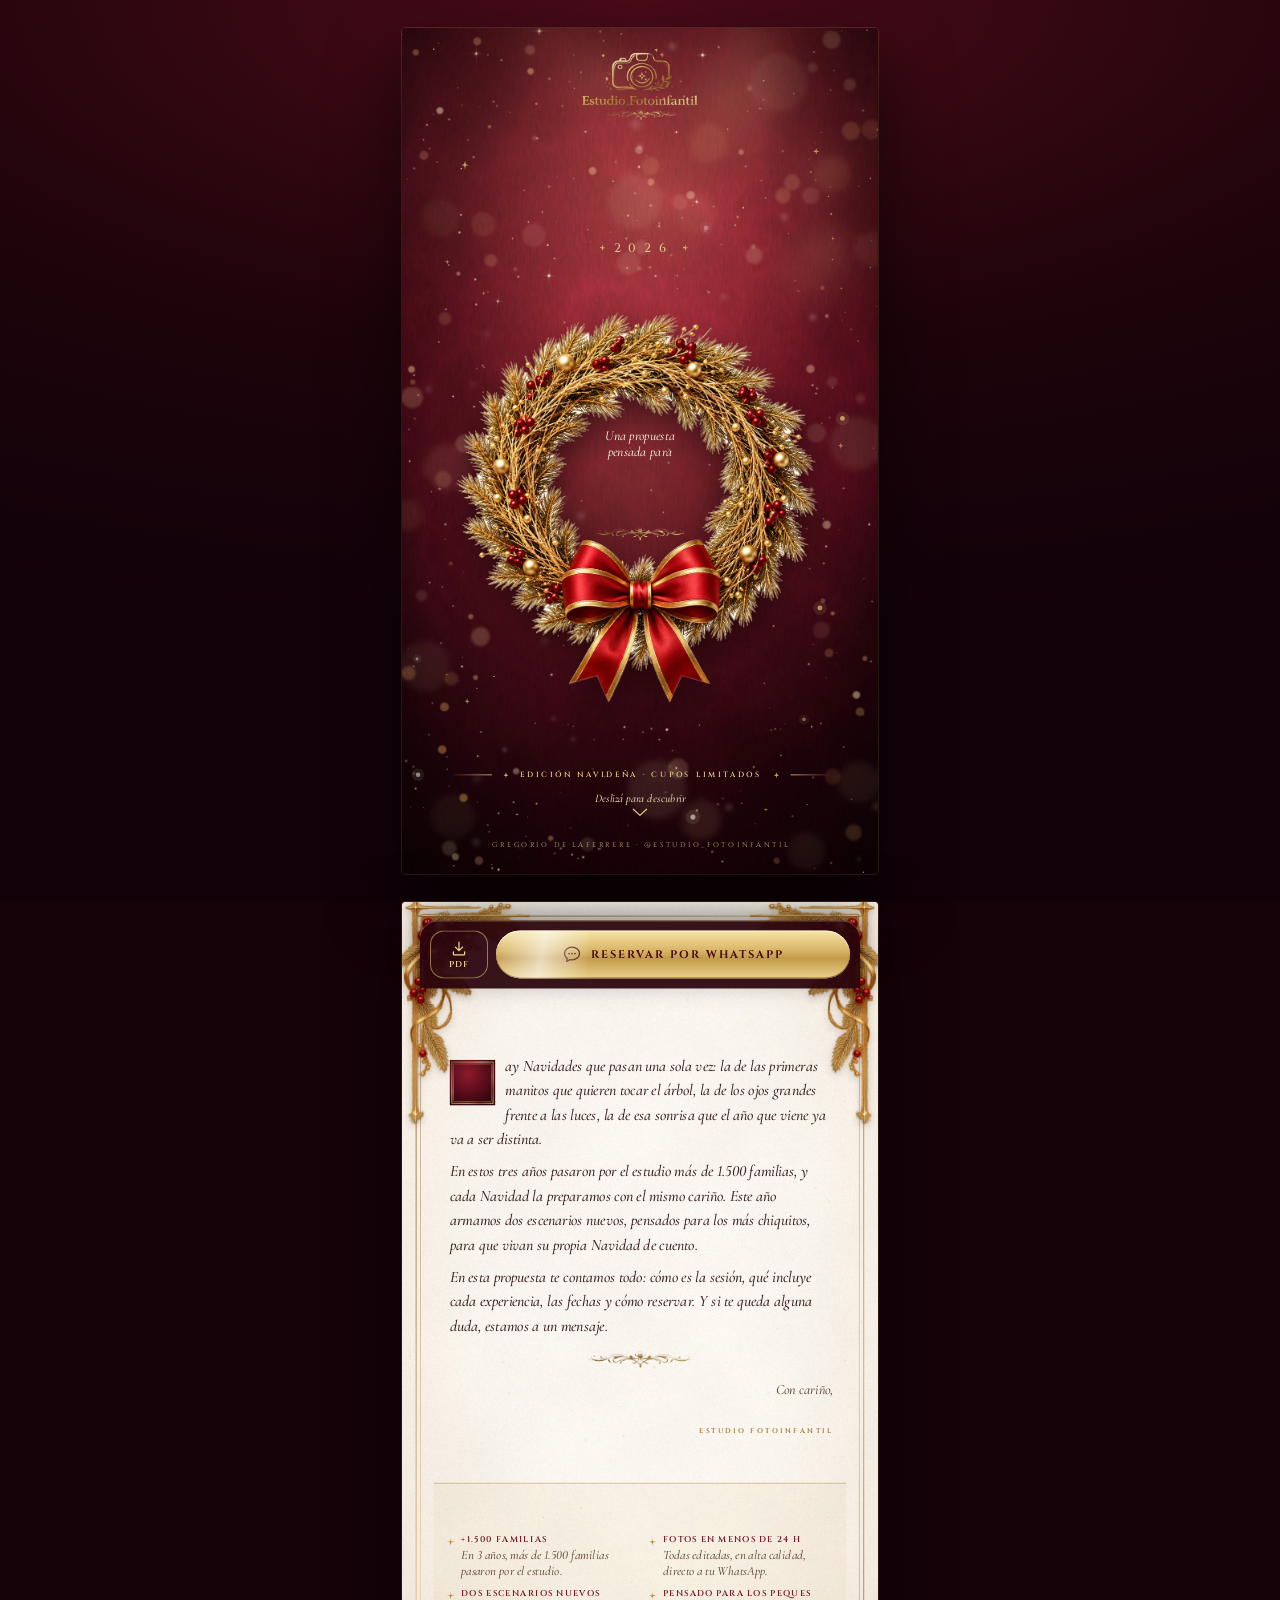
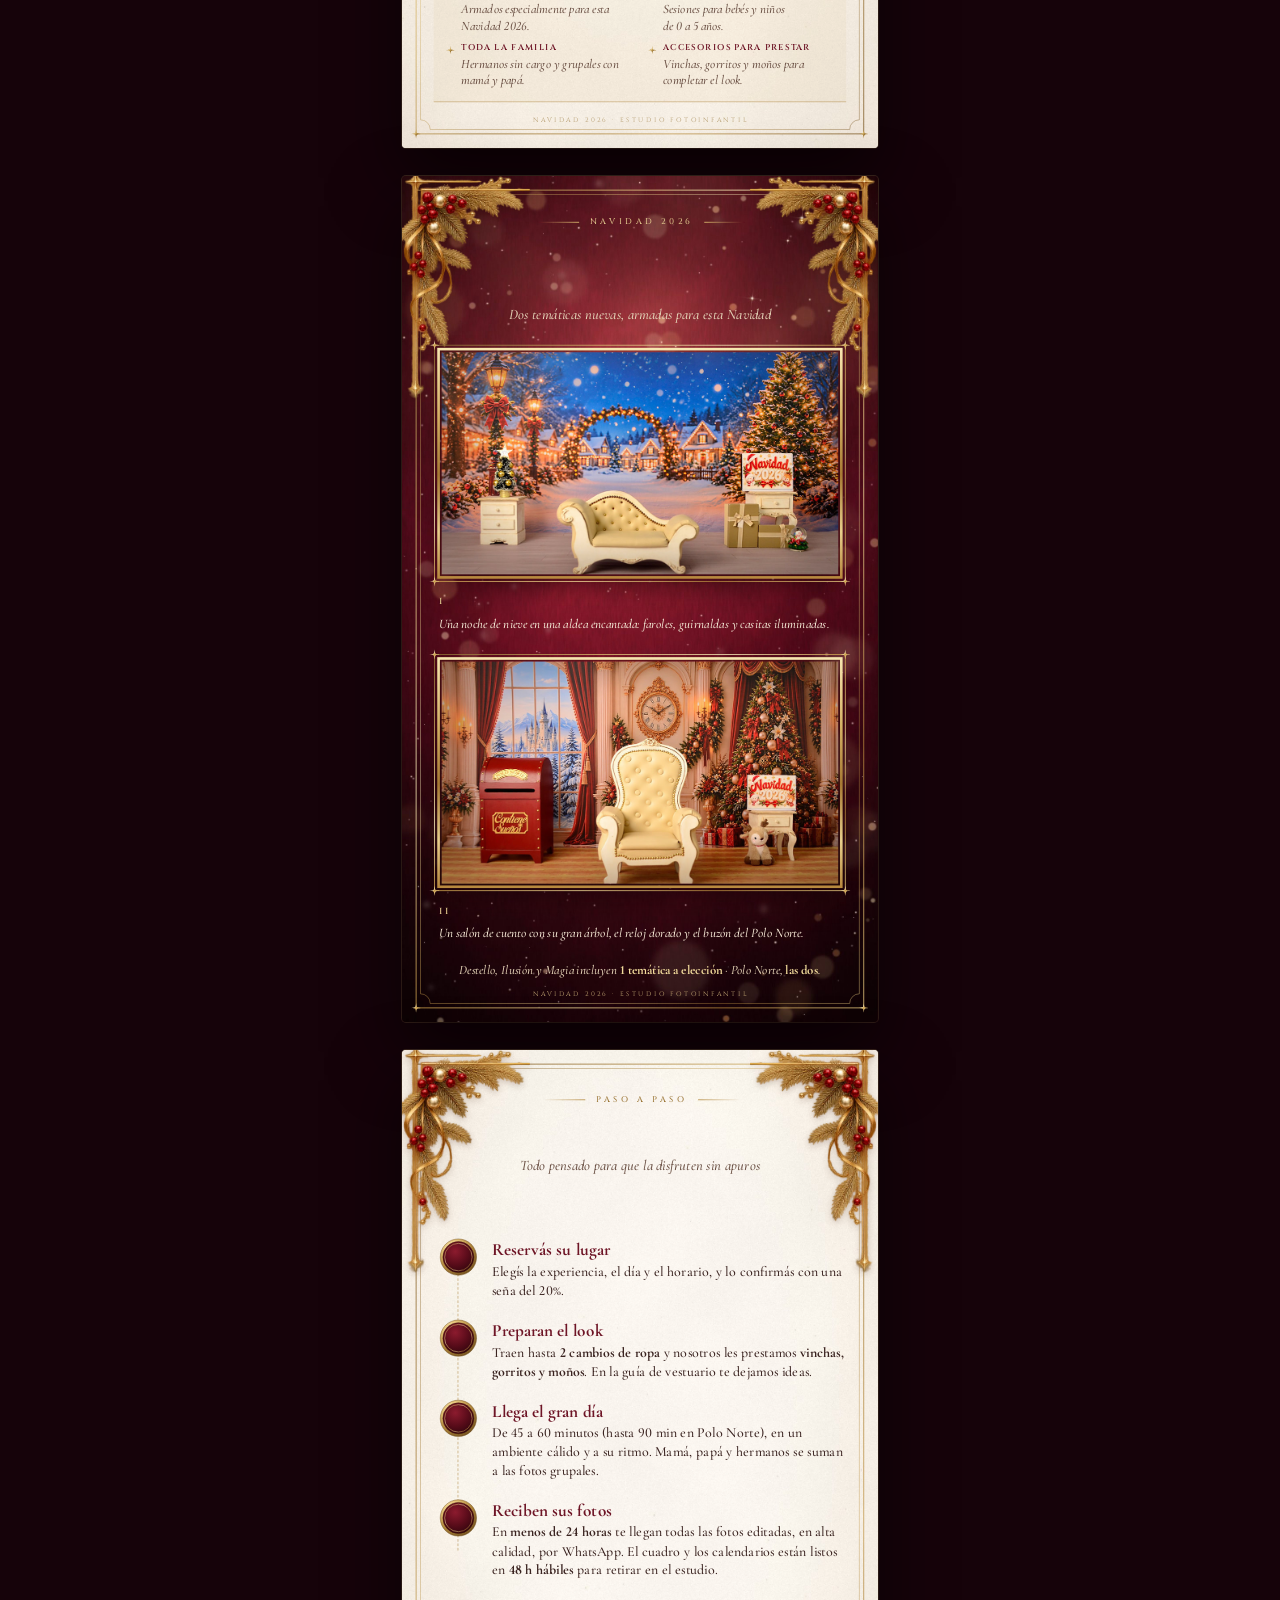
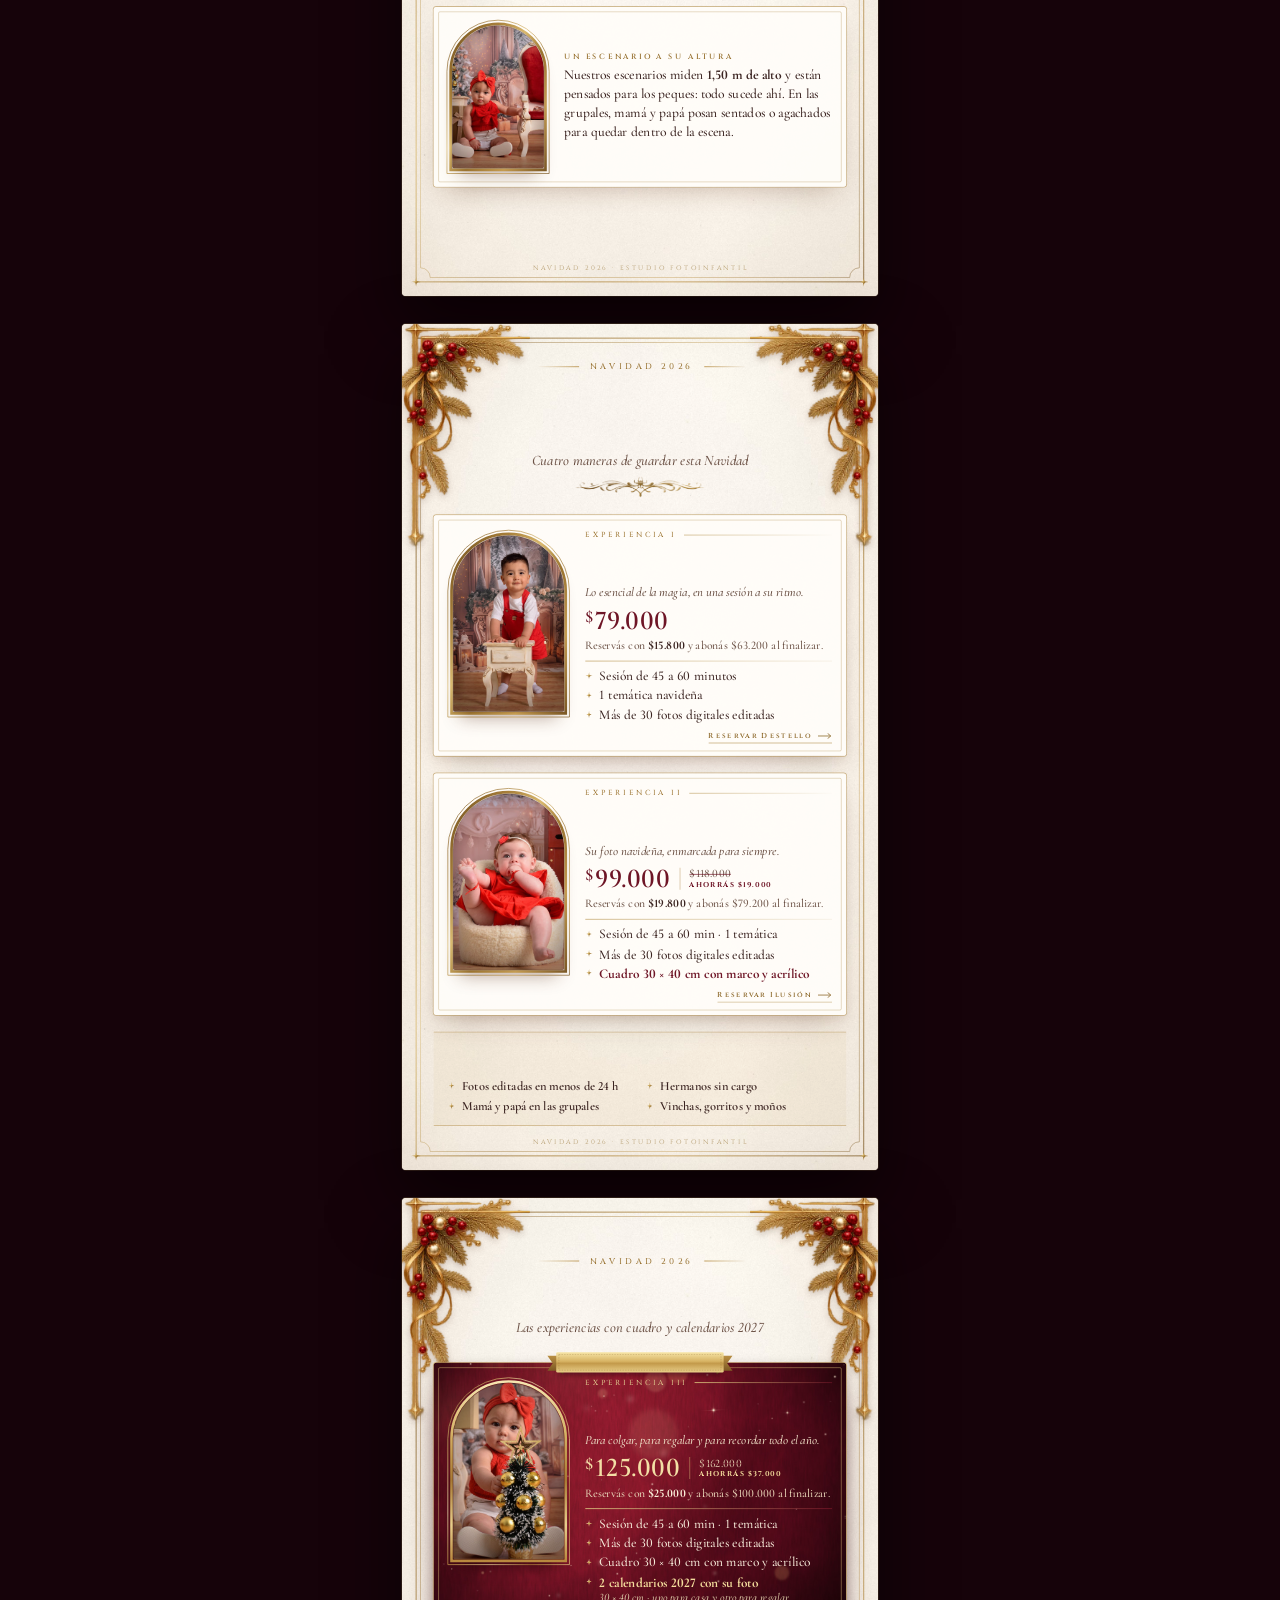
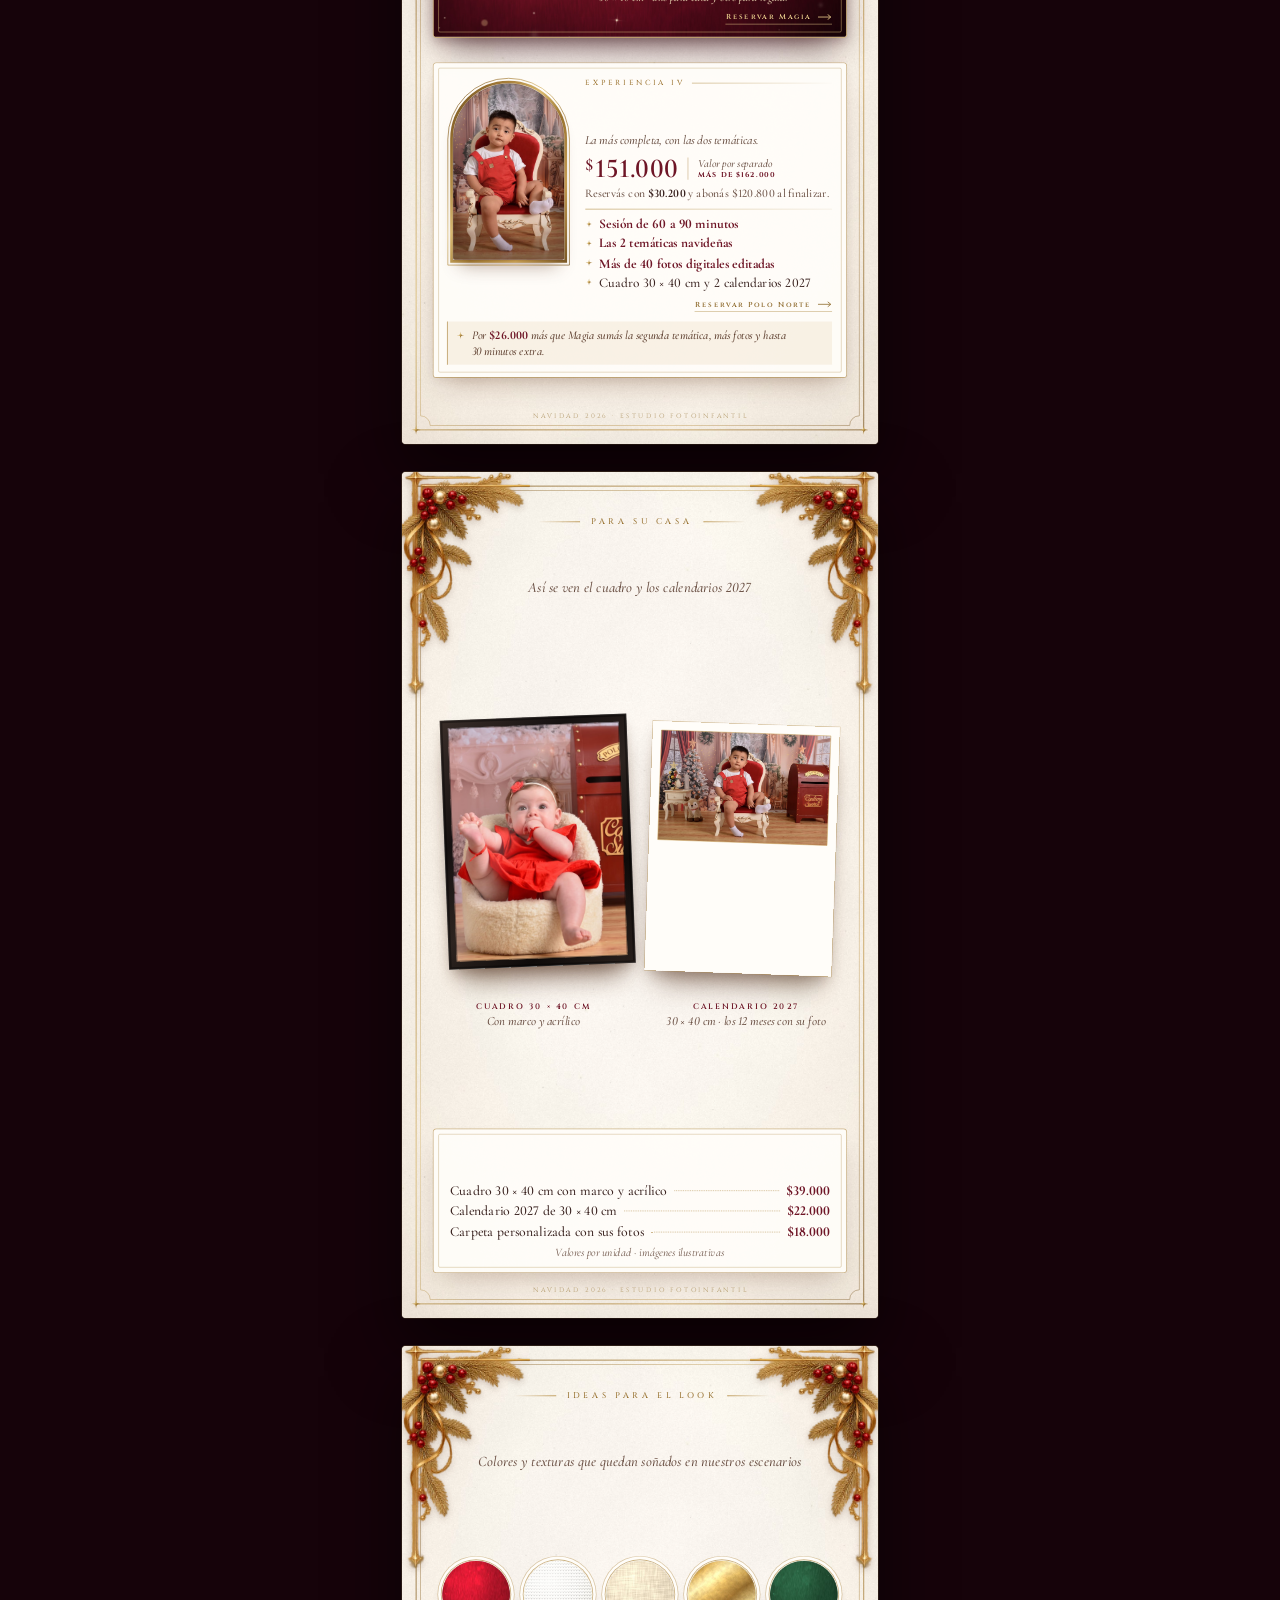
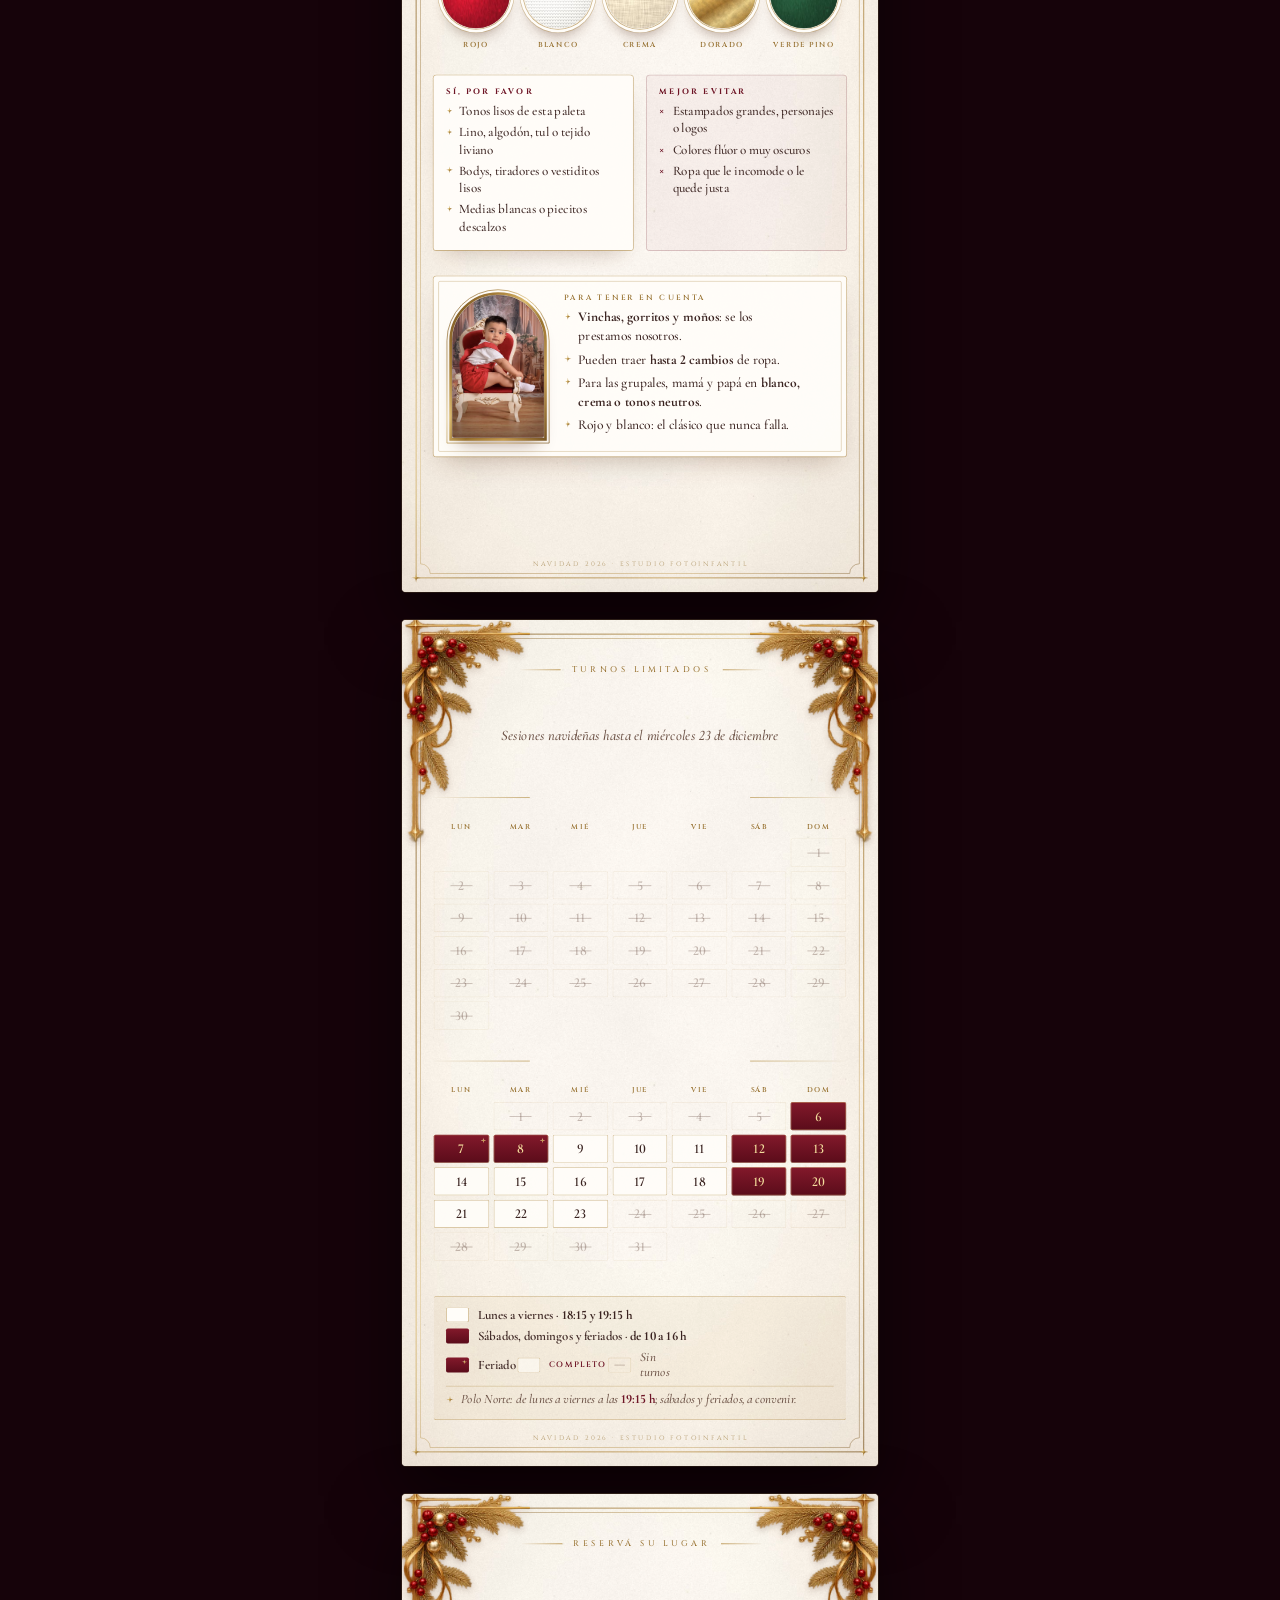
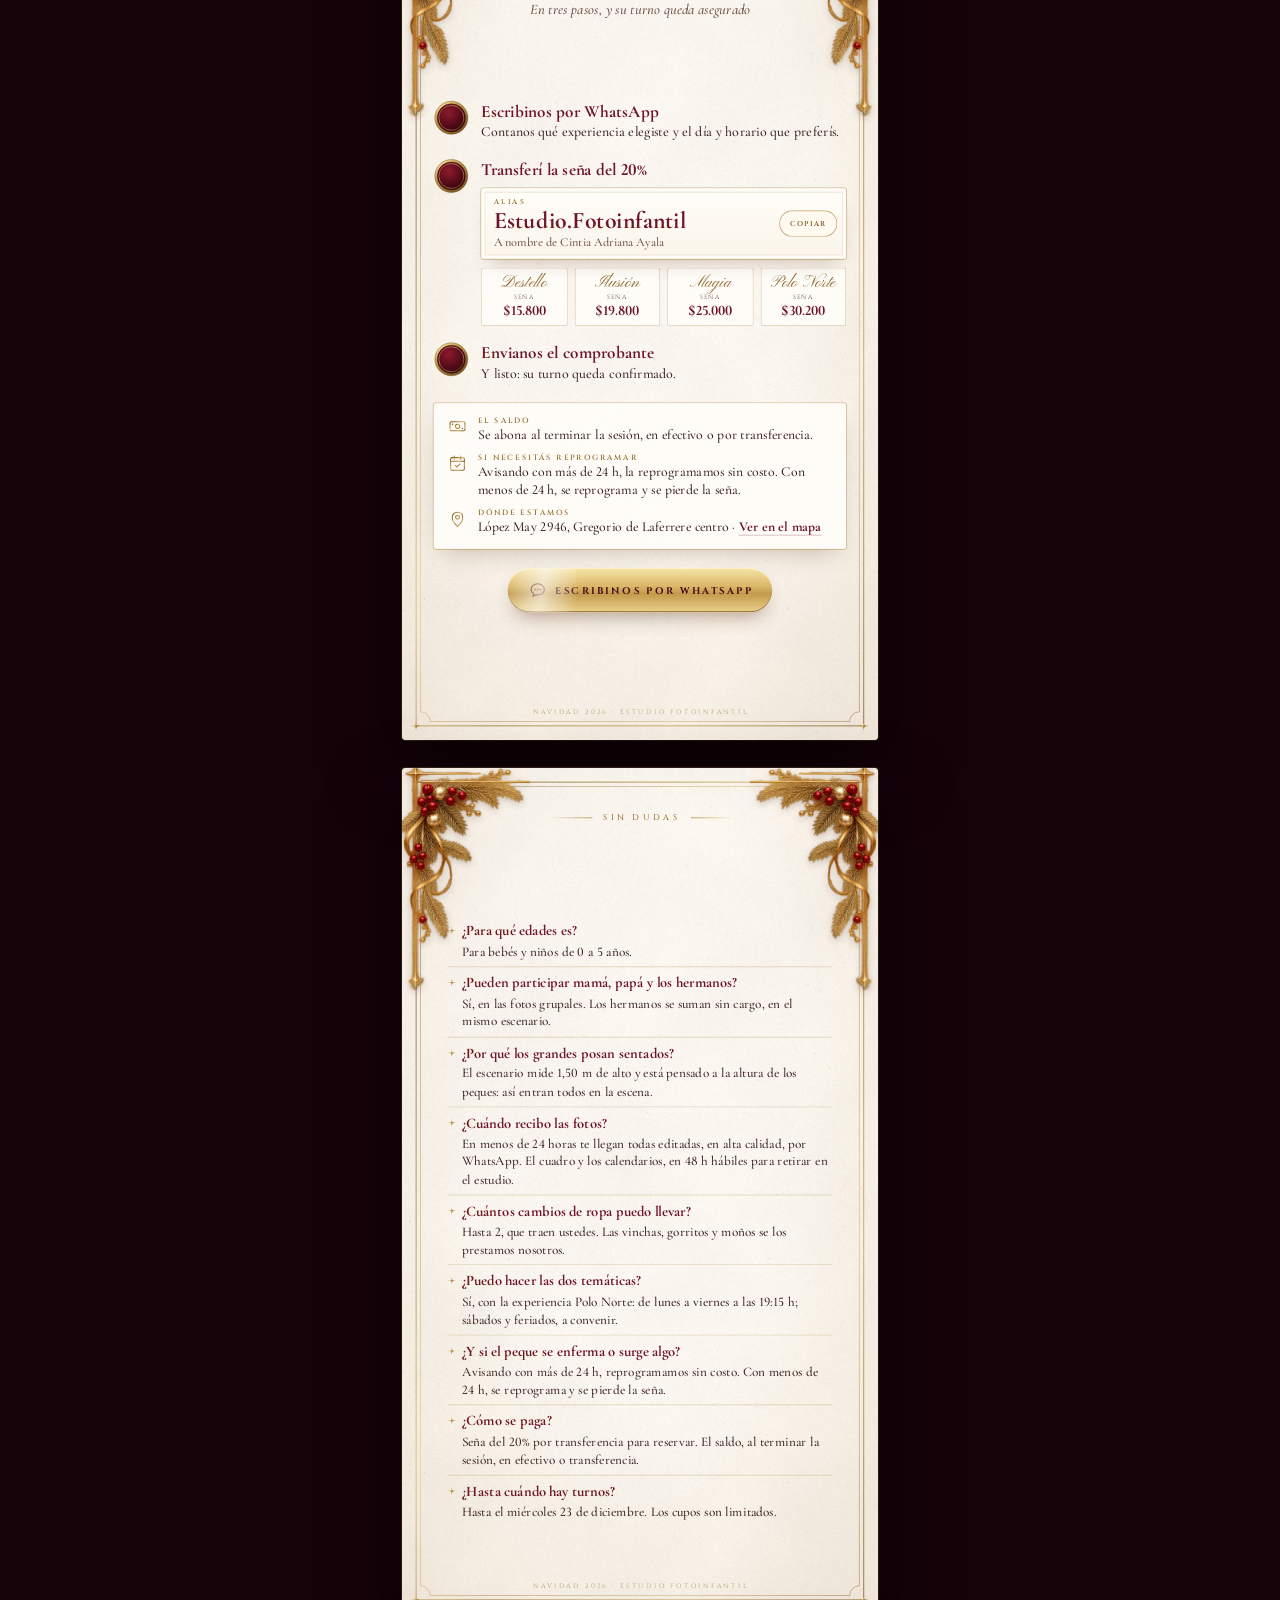
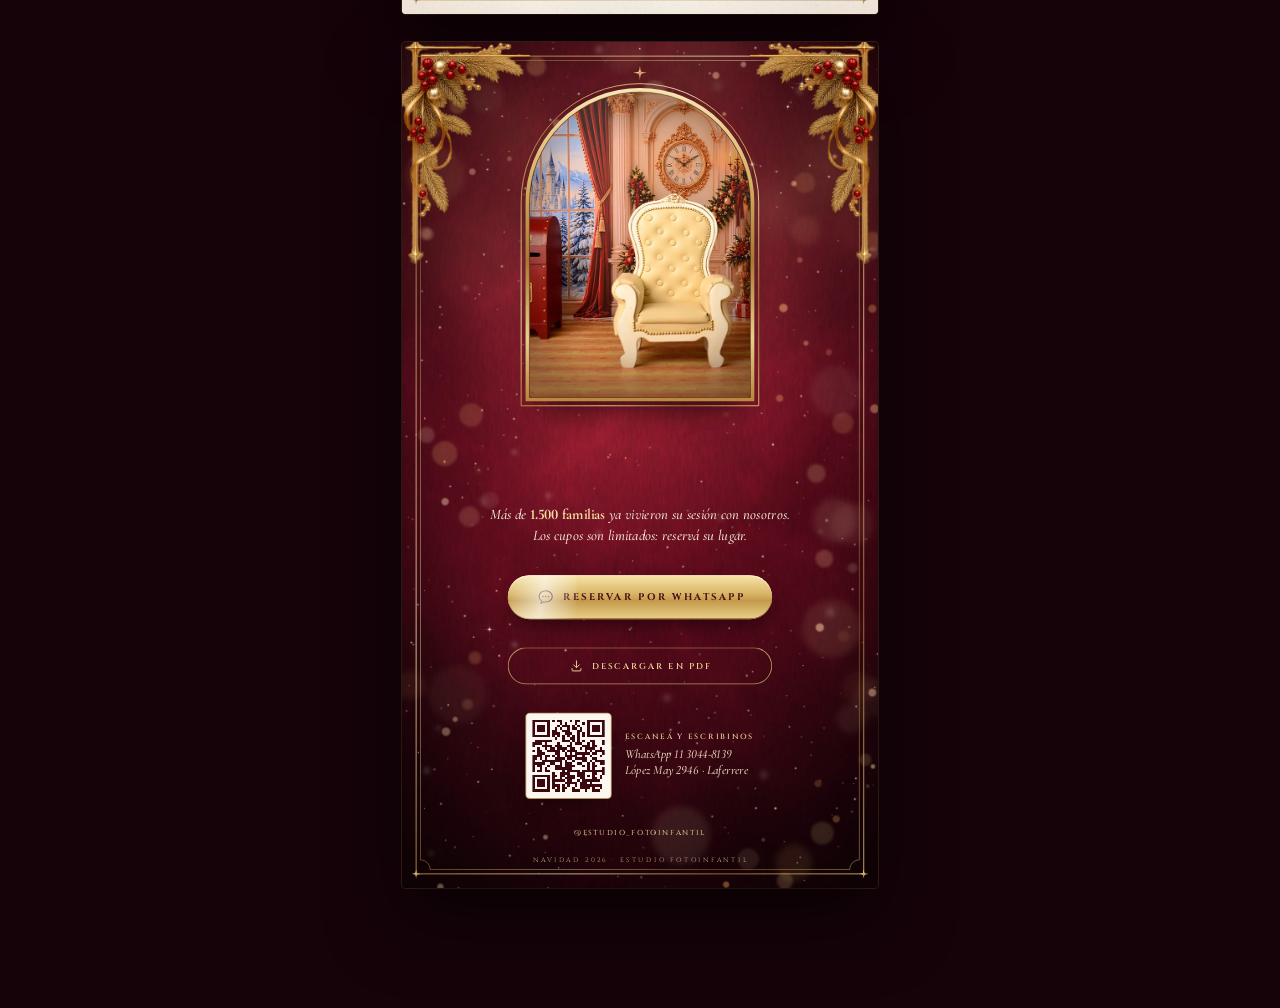
==== navidad/index.html @ a4065a70 "Propuesta web Navidad 2026 personalizable + generador de links - navidad/index.html: propuesta que t" ====
<!doctype html>
<html lang="es" class="no-js">
<head>
<meta charset="utf-8">
<meta name="viewport" content="width=device-width, initial-scale=1, viewport-fit=cover">
<title>Navidad 2026 · Una propuesta para tu familia · Estudio Fotoinfantil</title>
<meta name="description" content="Sesiones de fotos navideñas 2026 en Estudio Fotoinfantil, Gregorio de Laferrere. Dos escenarios nuevos, cuatro experiencias y cupos limitados.">
<meta name="theme-color" content="#3b0812">
<meta property="og:type" content="website">
<meta property="og:locale" content="es_AR">
<meta property="og:site_name" content="Estudio Fotoinfantil">
<meta property="og:title" content="Navidad 2026 · Una propuesta pensada para tu familia">
<meta property="og:description" content="Sesiones navideñas en Estudio Fotoinfantil · Cupos limitados">
<meta property="og:image" content="https://estudiofotoinfantil.github.io/WebEstudio/navidad/og.jpg?v=eedd1a94">
<meta property="og:image:width" content="1200">
<meta property="og:image:height" content="630">
<meta property="og:url" content="https://estudiofotoinfantil.github.io/WebEstudio/navidad/">
<meta name="twitter:card" content="summary_large_image">
<link rel="icon" type="image/png" href="assets/favicon.png?v=eedd1a94">
<link rel="apple-touch-icon" href="assets/apple-touch-icon.png?v=eedd1a94">
<link rel="preload" href="fonts/pinyon-script-latin-400-normal.woff2" as="font" type="font/woff2" crossorigin>
<link rel="preload" href="fonts/ballet-static-400.woff2" as="font" type="font/woff2" crossorigin>
<link rel="preload" href="fonts/cormorant-garamond-latin-500-italic.woff2" as="font" type="font/woff2" crossorigin>
<script>
(function () {
  var d = document.documentElement;
  d.className = d.className.replace('no-js', 'js');
  if (/[?&]_pdfbg=1/.test(location.search)) d.classList.add('pdfbg');
  function k() {
    var w = d.clientWidth || window.innerWidth, h = window.innerHeight, z;
    if (d.classList.contains('pdfbg')) z = 1;
    else if (w < 700) z = w / 540;
    else z = Math.min(w * 0.92 / 540, h * 0.94 / 960, 1.6);
    d.style.setProperty('--k', z);
  }
  k();
  window.addEventListener('resize', k);
  window.__fitK = k;
})();
</script>
<script>window.NAV_V='eedd1a94';</script>
<script src="config.js?v=eedd1a94"></script>
<style>
@font-face{font-family:"Ballet";src:url(fonts/ballet-static-400.woff2) format("woff2");font-weight:400;font-display:block}
@font-face{font-family:"Pinyon";src:url(fonts/pinyon-script-latin-400-normal.woff2) format("woff2");font-display:block}
@font-face{font-family:"Cinzel";font-weight:400;src:url(fonts/cinzel-latin-400-normal.woff2) format("woff2");font-display:block}
@font-face{font-family:"Cinzel";font-weight:500;src:url(fonts/cinzel-latin-500-normal.woff2) format("woff2");font-display:block}
@font-face{font-family:"Cinzel";font-weight:600;src:url(fonts/cinzel-latin-600-normal.woff2) format("woff2");font-display:block}
@font-face{font-family:"Cinzel";font-weight:700;src:url(fonts/cinzel-latin-700-normal.woff2) format("woff2");font-display:block}
@font-face{font-family:"Cormorant";font-weight:400;src:url(fonts/cormorant-garamond-latin-400-normal.woff2) format("woff2");font-display:block}
@font-face{font-family:"Cormorant";font-weight:500;src:url(fonts/cormorant-garamond-latin-500-normal.woff2) format("woff2");font-display:block}
@font-face{font-family:"Cormorant";font-weight:600;src:url(fonts/cormorant-garamond-latin-600-normal.woff2) format("woff2");font-display:block}
@font-face{font-family:"Cormorant";font-weight:700;src:url(fonts/cormorant-garamond-latin-700-normal.woff2) format("woff2");font-display:block}
@font-face{font-family:"Cormorant";font-weight:400;font-style:italic;src:url(fonts/cormorant-garamond-latin-400-italic.woff2) format("woff2");font-display:block}
@font-face{font-family:"Cormorant";font-weight:500;font-style:italic;src:url(fonts/cormorant-garamond-latin-500-italic.woff2) format("woff2");font-display:block}
@font-face{font-family:"Cormorant";font-weight:600;font-style:italic;src:url(fonts/cormorant-garamond-latin-600-italic.woff2) format("woff2");font-display:block}

:root{--k:1;--ink:#3a2320;--ink-soft:#6c5246;--wine:#6e1526;--cream:#f3e6d3;--cream-soft:#e2d0b5;--gold-txt:#9a7535}
*{box-sizing:border-box;margin:0;padding:0}
html{-webkit-text-size-adjust:100%;text-size-adjust:100%}
body{background:#16030a;font-family:"Cormorant",serif;color:#3b2420;text-rendering:optimizeLegibility;-webkit-font-smoothing:antialiased;font-variant-numeric:lining-nums;overflow-x:hidden}
a{text-decoration:none;color:inherit}
button{font:inherit;color:inherit;background:none;border:0;cursor:pointer}
[hidden]{display:none!important}
p,.tx,.a,.d,.desc,.gtext,.body-t,.tag,.t{text-wrap:pretty}

/* ---------- book: fixed 540x960 pages scaled to the screen ---------- */
.book{display:flex;flex-direction:column;align-items:center}
.pw{position:relative;width:calc(540px * var(--k));height:calc(960px * var(--k));overflow:hidden;flex:none}
.pw.pw-paper{background:#efe6d8}
.pw.pw-velvet{background:#2a050c}
.pw>.page{position:absolute;left:0;top:0;transform:scale(var(--k));transform-origin:0 0}
@media (min-width:700px){
  body{background:#16030a radial-gradient(120% 70% at 50% 0%,#4a0b18 0%,#1e040b 55%,#12020a 100%) fixed}
  .book{gap:28px;padding:28px 0 120px}
  .pw{border-radius:4px;box-shadow:0 30px 70px rgba(0,0,0,.55),0 0 0 1px rgba(216,182,110,.18)}
}
html.pdfbg body{background:#000}
html.pdfbg .book{gap:0;padding:0}
html.pdfbg .pw{box-shadow:none;border-radius:0}
html.pdfbg .web-only,html.pdfbg .shine{display:none!important}
html.pdfbg [data-slot],html.pdfbg [data-line]{visibility:hidden}

.page{width:540px;height:960px;position:relative;z-index:0;overflow:hidden}
.bg{position:absolute;inset:0;z-index:-2;background-size:cover;background-position:center}
svg.ft{display:block;overflow:hidden}

.eyebrow{font-family:"Cinzel";font-weight:500;font-size:9.4px;letter-spacing:.42em;text-transform:uppercase;display:flex;align-items:center;justify-content:center;gap:12px;padding-left:.42em}
.eyebrow .rule{display:block;width:46px;height:1px}
.on-paper .eyebrow{color:var(--gold-txt)}
.on-paper .eyebrow .rule{background:linear-gradient(90deg,#f4ede2,#b8914a)}
.on-paper .eyebrow .rule.r{background:linear-gradient(270deg,#f4ede2,#b8914a)}
.on-velvet .eyebrow{color:#dcc28a}
.on-velvet .eyebrow .rule{background:linear-gradient(90deg,#5a0d1b,#d9b96e)}
.on-velvet .eyebrow .rule.r{background:linear-gradient(270deg,#5a0d1b,#d9b96e)}

/* ================================ COVER ================================ */
.cover .bg{background-image:url(assets/velvet_cover2.jpg)}
.cv-logo{position:absolute;left:50%;top:22px;width:132px;margin-left:-66px}
.cv-title{position:absolute;left:0;top:92px}
.cv-year{position:absolute;top:240px;left:0;right:0;text-align:center;font-family:"Cinzel";font-weight:500;font-size:14px;letter-spacing:.64em;color:#e3c98d;display:flex;justify-content:center;align-items:center;gap:8px;padding-left:.64em}
.cv-year svg{width:9px;height:9px;margin-top:-1px}
.wreath{position:absolute;left:62px;top:323px;width:410px;filter:drop-shadow(0 16px 20px rgba(14,0,4,.55))}
.cv-pre{position:absolute;left:0;right:0;top:453px;text-align:center;font-family:"Cormorant";font-style:italic;font-weight:500;font-size:15.5px;line-height:1.25;color:#eedfc8}
.cv-name{position:absolute;left:0;top:489px}
.cv-flo{position:absolute;left:50%;top:565px;width:104px;margin-left:-52px}
.cv-ed{position:absolute;left:0;right:0;top:842px;display:flex;justify-content:center;align-items:center;gap:12px;font-family:"Cinzel";font-weight:600;font-size:8.6px;letter-spacing:.34em;color:#e2c788;padding-left:.34em}
.cv-ed .rule{width:44px;height:1px;background:linear-gradient(90deg,#4a0915,#d9b96e)}
.cv-ed .rule.r{background:linear-gradient(270deg,#4a0915,#d9b96e)}
.cv-ed svg{width:8px;height:8px}
.cv-foot{position:absolute;bottom:28px;left:0;right:0;text-align:center;font-family:"Cinzel";font-size:7.8px;letter-spacing:.34em;padding-left:.34em;color:#cdb07a}
.sparkle{position:absolute}
.hint{position:absolute;left:0;right:0;top:866px;display:flex;flex-direction:column;align-items:center;gap:3px;font-family:"Cormorant";font-style:italic;font-weight:500;font-size:13px;color:#e8d3ad}
.hint svg{width:18px;height:10px}
canvas.snow{position:absolute;left:0;top:0;width:540px;height:960px;z-index:-1;pointer-events:none}

/* ================================ GENERIC PAGES ================================ */
.paper .bg{background-image:url(assets/paper.jpg)}
.velvet .bg{background-image:url(assets/velvet_page2.jpg)}
svg.pframe{position:absolute;inset:0;width:540px;height:960px}
.acorner{position:absolute;width:150px;height:260px;filter:drop-shadow(0 3px 4px rgba(60,20,5,.22))}
.flow{position:absolute;left:36px;right:36px;display:flex;flex-direction:column;justify-content:space-between}
.mid{flex:1;display:flex;flex-direction:column;justify-content:center;min-height:0}
.p-head{text-align:center}
.p-head .ftw{display:flex;justify-content:center;margin-top:-6px;margin-bottom:3px}
.p-head .sub{font-family:"Cormorant";font-style:italic;font-weight:500;font-size:16.5px;color:var(--ink-soft)}
.on-velvet .p-head .sub{color:var(--cream-soft)}
.p-head .flo{display:block;margin:8px auto 0;width:146px}
.fitline{white-space:nowrap}
.p-head .sub.fitline{padding:0 34px}
.p-foot{position:absolute;left:0;right:0;bottom:27px;text-align:center;font-family:"Cinzel";font-size:7.4px;letter-spacing:.36em;padding-left:.36em;color:#b39a6c}
.velvet .p-foot{color:#c9ad78}
.body-t{font-family:"Cormorant";font-weight:500;font-size:15.4px;line-height:1.4;color:var(--ink)}
.star-li{position:relative;padding-left:16px}
.star-li>svg{position:absolute;left:0;top:5px;width:8.5px;height:8.5px}

/* ---------- arch photo ---------- */
.cph{position:relative}
.cph .ph{position:absolute;overflow:hidden;background-size:cover;background-position:center}
.cph svg{position:absolute;left:0;top:0;overflow:visible}

/* ---------- pack card ---------- */
.card{position:relative;border-radius:3px;padding:16px 16px 14px 15px}
.card .row{display:flex;gap:17px}
.card.light{background:rgba(255,253,249,.95);box-shadow:0 0 0 1px rgba(176,138,70,.55),0 18px 30px -12px rgba(90,45,20,.32),0 4px 10px rgba(90,45,20,.08)}
.card::before{content:"";position:absolute;inset:5px;border:.6px solid rgba(176,138,70,.34);border-radius:2px;pointer-events:none}
.card.velvet{background:url(assets/velvet_card.jpg) center/cover;box-shadow:0 0 0 1px rgba(216,182,110,.85),0 22px 38px -12px rgba(48,4,12,.7),0 5px 12px rgba(48,4,12,.25)}
.card.velvet::before{border-color:rgba(222,190,120,.5)}
.card .body{flex:1;min-width:0;display:flex;flex-direction:column}
.card .num{font-family:"Cinzel";font-weight:500;font-size:8.4px;letter-spacing:.38em;color:#a07a39;display:flex;align-items:center;gap:8px;margin-top:1px}
.card .num::after{content:"";flex:1;height:1px;background:linear-gradient(90deg,#d2bc90,#fdfaf5)}
.card.velvet .num{color:#dcc28a}
.card.velvet .num::after{background:linear-gradient(90deg,#d8bb78,#5e1020)}
.card .pname{margin:-4px 0 -6px -3px}
.card .tag{font-family:"Cormorant";font-style:italic;font-weight:500;font-size:14.4px;line-height:1.25;color:var(--ink-soft);margin-top:1px}
.card.velvet .tag{color:#ecdcc4}
.price{display:flex;align-items:center;gap:11px;margin-top:7px}
.price .amt{font-family:"Cormorant";font-weight:600;font-size:31px;line-height:1;letter-spacing:.01em;color:var(--wine)}
.card.velvet .price .amt{color:#f3dfa6}
.price .cur{font-size:.6em;vertical-align:.42em;margin-right:1px;font-weight:600}
.save{display:flex;flex-direction:column;justify-content:center;line-height:1.12;padding-left:10px;border-left:1px solid rgba(176,138,70,.45)}
.save s{font-family:"Cormorant";font-weight:500;font-size:13px;color:var(--ink-soft);text-decoration-color:rgba(110,21,38,.75);text-decoration-thickness:1px}
.save .lab{font-family:"Cormorant";font-style:italic;font-weight:500;font-size:12.6px;color:var(--ink-soft)}
.save b{font-family:"Cinzel";font-weight:700;font-size:8px;letter-spacing:.16em;color:var(--wine);margin-top:2px}
.card.velvet .save{border-left-color:rgba(222,190,120,.5)}
.card.velvet .save s,.card.velvet .save .lab{color:#e2cdb0}
.card.velvet .save b{color:#f3dc9c}
.dep{font-family:"Cormorant";font-weight:500;font-size:13.3px;line-height:1.3;color:var(--ink-soft);margin-top:5px}
.dep b{font-weight:700;color:var(--ink)}
.card.velvet .dep{color:#e7d3b6}
.card.velvet .dep b{color:#fbefd9}
.hair{height:1px;margin:8px 0 7px;background:linear-gradient(90deg,#ccb27f,#f6f0e5)}
.card.velvet .hair{background:linear-gradient(90deg,#d9bd7c,#6d1424)}
ul.inc{list-style:none}
ul.inc li{position:relative;padding-left:16px;font-family:"Cormorant";font-weight:500;font-size:15.2px;line-height:1.26;margin:0 0 3px;color:var(--ink)}
ul.inc li>svg{position:absolute;left:0;top:4.5px;width:8.5px;height:8.5px}
ul.inc li.new{font-weight:700;color:var(--wine)}
ul.inc li .note{display:block;font-style:italic;font-weight:500;font-size:13px;color:var(--ink-soft);margin-top:-1px}
.card.velvet ul.inc li{color:#f6ead9}
.card.velvet ul.inc li.new{color:#f3dc9c}
.card.velvet ul.inc li .note{color:#dcc6a6}
.cta{align-self:flex-end;margin-top:auto;font-family:"Cinzel";font-weight:600;font-size:8.2px;letter-spacing:.26em;color:#8e6a2c;display:flex;align-items:center;gap:7px;padding:6px 0 2px;border-bottom:1px solid rgba(176,138,70,.55)}
.cta svg{width:16px;height:7px}
.card.velvet .cta{color:#ecd08e;border-bottom-color:rgba(236,208,142,.6)}
.ribbon{position:absolute;left:50%;top:-14px;width:214px;height:30px;margin-left:-107px;overflow:visible}
.upgrade{margin-top:11px;padding:7px 11px 7px 27px;position:relative;font-family:"Cormorant";font-style:italic;font-weight:500;font-size:13.6px;line-height:1.3;color:#5b3c2c;background:rgba(201,162,89,.12);border-left:1.5px solid rgba(176,138,70,.75)}
.upgrade>svg{position:absolute;left:10px;top:11px;width:9px;height:9px}
.upgrade b{font-style:normal;font-weight:700;color:var(--wine)}
.allinc{padding:9px 16px 12px;text-align:center;background:rgba(201,162,89,.075);border-top:1px solid rgba(176,138,70,.45);border-bottom:1px solid rgba(176,138,70,.45)}
.allinc .ftw{display:flex;justify-content:center}
.allinc .grid{display:grid;grid-template-columns:1fr 1fr;gap:5px 14px;margin-top:5px;text-align:left}
.allinc .it{position:relative;padding-left:16px;font-family:"Cormorant";font-weight:600;font-size:14.2px;line-height:1.25;color:var(--ink)}
.allinc .it>svg{position:absolute;left:0;top:4px;width:8.5px;height:8.5px}

/* ---------- letter ---------- */
.greet{display:flex;justify-content:center;margin:2px 0 -2px}
.letter{font-family:"Cormorant";font-style:italic;font-weight:500;font-size:18px;line-height:1.54;color:var(--ink);text-align:left;padding:0 18px}
.letter p+p{margin-top:9px}
.ini{float:left;width:52px;height:52px;margin:6px 11px 0 0}
.ini svg{width:52px;height:52px;display:block}
.lflo{display:block;width:118px;margin:2px auto 0}
.sign{text-align:right;padding-right:14px;margin-top:2px}
.sign .c{font-family:"Cormorant";font-style:italic;font-weight:500;font-size:16px;color:var(--ink-soft)}
.sign .n{display:flex;justify-content:flex-end;margin:-8px -6px -10px 0}
.sign .s{font-family:"Cinzel";font-weight:600;font-size:7.8px;letter-spacing:.32em;color:var(--gold-txt)}
.why{padding:12px 14px 14px;background:rgba(201,162,89,.075);border-top:1px solid rgba(176,138,70,.45);border-bottom:1px solid rgba(176,138,70,.45)}
.why .ftw{display:flex;justify-content:center;margin-bottom:6px}
.why .grid{display:grid;grid-template-columns:1fr 1fr;gap:10px 18px}
.why .it{position:relative;padding-left:17px}
.why .it>svg{position:absolute;left:0;top:3px;width:10px;height:10px}
.why .t{font-family:"Cinzel";font-weight:600;font-size:9.6px;letter-spacing:.14em;color:var(--wine);line-height:1.3}
.why .d{font-family:"Cormorant";font-style:italic;font-weight:500;font-size:14.6px;line-height:1.28;color:var(--ink-soft);margin-top:2px}

/* ---------- themes (velvet) ---------- */
.theme .tph{position:relative;width:468px;height:270px}
.theme .tph .ph{position:absolute;inset:9px;background-size:cover;background-position:center;box-shadow:0 18px 30px -8px rgba(20,0,5,.7)}
.theme .tph svg{position:absolute;left:0;top:0;width:468px;height:270px;overflow:visible}
.theme .cap{display:flex;align-items:center;gap:12px;margin-top:6px;padding:0 6px}
.theme .cap .n{font-family:"Cinzel";font-weight:600;font-size:10px;letter-spacing:.3em;color:#dcc28a;white-space:nowrap}
.theme .cap .nm{flex:0 0 auto;margin:-6px 0 -8px}
.theme .desc{font-family:"Cormorant";font-style:italic;font-weight:500;font-size:14.8px;line-height:1.3;color:var(--cream);padding:0 6px}
.vnote{text-align:center;font-family:"Cormorant";font-style:italic;font-weight:500;font-size:14.6px;color:var(--cream-soft)}
.vnote b{font-style:normal;font-weight:700;color:#f3dc9c}

/* ---------- steps ---------- */
.steps{position:relative;padding-left:6px}
.steps::before{content:"";position:absolute;left:27px;top:26px;bottom:34px;border-left:1px dashed rgba(176,138,70,.6)}
.step{display:flex;gap:16px;align-items:flex-start;position:relative}
.step+.step{margin-top:20px}
.medal svg{display:block}
.step .tt{font-family:"Cormorant";font-weight:700;font-size:19.5px;color:var(--wine);line-height:1.2;margin-top:3px}
.step .tx{font-family:"Cormorant";font-weight:500;font-size:15.8px;line-height:1.36;color:var(--ink);margin-top:2px}
.step .tx b{font-weight:700}
.boxh{display:flex;gap:16px;align-items:center;padding:14px 16px 14px 14px;border-radius:3px;position:relative;background:rgba(255,253,249,.95);box-shadow:0 0 0 1px rgba(176,138,70,.55),0 16px 28px -12px rgba(90,45,20,.3)}
.boxh::before{content:"";position:absolute;inset:5px;border:.6px solid rgba(176,138,70,.34);border-radius:2px;pointer-events:none}
.boxh .k{font-family:"Cinzel";font-weight:600;font-size:8.6px;letter-spacing:.32em;color:var(--gold-txt)}
.tips,.tips li{list-style:none}

/* ---------- products ---------- */
.mock{position:relative;height:332px}
.mk{position:absolute;width:212px;height:283px}
.frame30{position:absolute;inset:0;padding:9px;background:linear-gradient(135deg,#3a2e29 0%,#151010 30%,#2d2420 52%,#0e0a09 75%,#2a211d 100%);box-shadow:inset 0 0 0 1px rgba(255,255,255,.10),inset 0 0 0 3px rgba(0,0,0,.35),0 26px 30px -14px rgba(70,35,15,.6),0 8px 14px -4px rgba(70,35,15,.3)}
.frame30 .img{position:absolute;inset:9px;background-size:cover;background-position:center;box-shadow:inset 0 0 0 1px rgba(0,0,0,.4)}
.cal27{position:absolute;inset:0;box-shadow:0 0 0 .6px rgba(176,138,70,.5),0 26px 30px -14px rgba(70,35,15,.5),0 8px 14px -4px rgba(70,35,15,.25)}
.cal27 svg{width:212px;height:283px;display:block}
.mlab{display:grid;grid-template-columns:1fr 1fr;text-align:center;gap:14px}
.mlab .k{font-family:"Cinzel";font-weight:600;font-size:9px;letter-spacing:.26em;color:var(--wine)}
.mlab .d{font-family:"Cormorant";font-style:italic;font-weight:500;font-size:14.4px;color:var(--ink-soft);margin-top:2px}
.extras{padding:12px 18px 14px;border-radius:3px;position:relative;background:rgba(255,253,249,.95);box-shadow:0 0 0 1px rgba(176,138,70,.55),0 16px 28px -12px rgba(90,45,20,.3)}
.extras::before{content:"";position:absolute;inset:5px;border:.6px solid rgba(176,138,70,.34);border-radius:2px;pointer-events:none}
.extras .ftw{display:flex;justify-content:center;margin-bottom:4px}
.xrow{display:flex;align-items:baseline;gap:8px;font-family:"Cormorant";font-weight:500;font-size:15.6px;color:var(--ink);line-height:1.5}
.xrow .dots{flex:1;border-bottom:1px dotted rgba(176,138,70,.6);transform:translateY(-4px)}
.xrow .pr{font-weight:700;color:var(--wine)}
.xnote{text-align:center;font-family:"Cormorant";font-style:italic;font-size:13px;color:var(--ink-soft);margin-top:4px}

/* ---------- gift (velvet) ---------- */
.giftwrap{position:relative;height:384px}
.tc{position:absolute;width:256px;height:350px}
.tcard{position:absolute;inset:0;border-radius:3px;background:#fbf6ee url(assets/paper.jpg) center/cover;padding:12px 12px 10px;box-shadow:0 26px 34px -12px rgba(14,0,4,.75),0 6px 14px rgba(14,0,4,.35)}
.tcard .inner{position:absolute;inset:10px;border:.6px solid rgba(176,138,70,.5)}
.tcard .tph{height:250px;border-radius:113px 113px 2px 2px;background-size:cover;background-position:center;box-shadow:inset 0 0 0 2px #fbf6ee,0 0 0 1px rgba(176,138,70,.7)}
.tcard .tt{display:flex;justify-content:center;margin-top:6px}
.tcard .nm{text-align:center;font-family:"Cinzel";font-weight:600;font-size:8px;letter-spacing:.34em;color:var(--gold-txt);margin-top:3px;padding-left:.34em}
.gbow{position:absolute;left:252px;top:-30px;width:190px;transform:rotate(8deg);filter:drop-shadow(0 8px 8px rgba(14,0,4,.5))}
.gtext{text-align:center;font-family:"Cormorant";font-style:italic;font-weight:500;font-size:17.6px;line-height:1.42;color:var(--cream);padding:0 24px}
.gtext b{font-style:normal;font-weight:700;color:#f3dc9c}

/* ---------- wardrobe ---------- */
.swatches{display:flex;justify-content:space-between;padding:0 6px}
.sw{width:84px;text-align:center}
.sw .c{width:78px;height:78px;margin:0 auto;border-radius:50%;background-size:cover;position:relative;box-shadow:0 0 0 1px rgba(176,138,70,.65),0 0 0 4px #fffdf9,0 0 0 4.8px rgba(176,138,70,.45),0 12px 16px -6px rgba(80,40,20,.45)}
.sw .l{font-family:"Cinzel";font-weight:600;font-size:8.2px;letter-spacing:.2em;color:var(--gold-txt);margin-top:12px}
.dd{display:flex;gap:16px}
.dd .col{flex:1;padding:12px 14px 12px;border-radius:3px;position:relative}
.dd .col.yes{background:rgba(255,253,249,.95);box-shadow:0 0 0 1px rgba(176,138,70,.55),0 14px 24px -12px rgba(90,45,20,.28)}
.dd .col.no{background:rgba(110,21,38,.035);box-shadow:0 0 0 1px rgba(110,21,38,.25)}
.dd .h{font-family:"Cinzel";font-weight:700;font-size:9px;letter-spacing:.28em;color:var(--wine);margin-bottom:7px}
.dd li{list-style:none;position:relative;padding-left:15px;font-family:"Cormorant";font-weight:500;font-size:14.8px;line-height:1.3;color:var(--ink);margin-bottom:5px}
.dd li>svg{position:absolute;left:0;top:4.5px;width:8px;height:8px}
.dd .no li .x{position:absolute;left:0;top:-1px;font-family:"Cormorant";font-weight:700;font-size:15px;color:var(--wine)}

/* ---------- calendars ---------- */
.cal .mh{display:flex;align-items:center;gap:10px;margin-bottom:5px}
.cal .mh .rule{flex:1;height:1px;background:linear-gradient(90deg,#c6aa72,#f4ede2)}
.cal .mh .rule.l{background:linear-gradient(270deg,#c6aa72,#f4ede2)}
.cal .grid{display:grid;grid-template-columns:repeat(7,1fr);gap:5px}
.cal .dow{text-align:center;font-family:"Cinzel";font-weight:600;font-size:8px;letter-spacing:.18em;color:var(--gold-txt);padding:2px 0 3px}
.cal .d{position:relative;height:32px;border-radius:2px;display:flex;align-items:center;justify-content:center;font-family:"Cormorant";font-weight:600;font-size:15.5px}
.cal .d.wk{background:rgba(255,253,249,.92);box-shadow:inset 0 0 0 .8px rgba(176,138,70,.6);color:var(--ink)}
.cal .d.we,.cal .d.fe{background:linear-gradient(180deg,#83192b,#5a0c1a);color:#f3dc9c;box-shadow:inset 0 0 0 .8px rgba(222,190,120,.55)}
.cal .d.off{background:none;color:rgba(108,82,70,.38);box-shadow:inset 0 0 0 .6px rgba(176,138,70,.18)}
.cal .d.off::after{content:"";position:absolute;left:30%;right:30%;top:50%;border-top:.8px solid rgba(108,82,70,.35)}
.cal .d.off .fs{display:none}
.cal .d.full{background:rgba(255,253,249,.6);box-shadow:inset 0 0 0 .8px rgba(176,138,70,.35);color:rgba(108,82,70,.5)}
.cal .d.full::after{content:"COMPLETO";position:absolute;left:0;right:0;bottom:2px;text-align:center;font-family:"Cinzel";font-weight:600;font-size:5.6px;letter-spacing:.12em;color:var(--wine)}
.cal .d.full span{transform:translateY(-4px)}
.cal .d.full .fs{display:none}
.cal .d .fs{position:absolute;right:3px;top:3px;width:7px;height:7px}
.legend{display:flex;flex-direction:column;gap:7px;padding:12px 14px;border-radius:3px;background:rgba(201,162,89,.075);border-top:1px solid rgba(176,138,70,.45);border-bottom:1px solid rgba(176,138,70,.45)}
.lg{display:flex;align-items:center;gap:10px;font-family:"Cormorant";font-weight:600;font-size:14.6px;color:var(--ink)}
.lg .k{flex:0 0 26px;height:17px;border-radius:2px;position:relative}
.lg .k.wk{background:#fffdf9;box-shadow:inset 0 0 0 .8px rgba(176,138,70,.7)}
.lg .k.we{background:linear-gradient(180deg,#83192b,#5a0c1a)}
.lg .k.off{box-shadow:inset 0 0 0 .6px rgba(176,138,70,.3)}
.lg .k.off::after{content:"";position:absolute;left:28%;right:28%;top:50%;border-top:.8px solid rgba(108,82,70,.4)}
.lg .k.fullk{box-shadow:inset 0 0 0 .8px rgba(176,138,70,.5);background:rgba(255,253,249,.6)}
.lg .k svg{position:absolute;right:2px;top:2px;width:6px;height:6px}
.lg i{font-weight:500;color:var(--ink-soft)}
.lg .ck{font-family:"Cinzel";font-size:9px;letter-spacing:.14em;color:var(--wine)}
.lgrow{display:flex;gap:28px}
.lg.pn{gap:8px;font-weight:500;color:var(--ink-soft);font-style:italic;padding-top:6px;border-top:1px solid rgba(176,138,70,.3);align-items:flex-start;line-height:1.3}
.lg.pn>svg{flex:0 0 9px;width:9px;height:9px;margin-top:4px}
.lg.pn b{font-style:normal;color:var(--wine)}

/* ---------- reserve ---------- */
.rstep{display:flex;gap:14px;align-items:flex-start}
.rstep+.rstep{margin-top:18px}
.rstep .tt{font-family:"Cormorant";font-weight:700;font-size:19.5px;color:var(--wine);line-height:1.2;margin-top:2px}
.rstep .tx{font-family:"Cormorant";font-weight:500;font-size:15.8px;line-height:1.35;color:var(--ink);margin-top:1px}
.alias{position:relative;margin:9px 0 2px;padding:10px 14px 11px;border-radius:3px;background:linear-gradient(180deg,#fffdf9,#fbf5ea);box-shadow:0 0 0 1px rgba(176,138,70,.6),inset 0 0 0 4px #fffdf9,inset 0 0 0 4.6px rgba(176,138,70,.3),0 14px 22px -12px rgba(90,45,20,.3)}
.alias .k{font-family:"Cinzel";font-weight:600;font-size:8px;letter-spacing:.3em;color:var(--gold-txt)}
.alias .v{font-family:"Cormorant";font-weight:700;font-size:27px;color:var(--wine);letter-spacing:.01em;line-height:1.15}
.alias .o{font-family:"Cormorant";font-weight:500;font-size:14px;color:var(--ink-soft)}
.alias .copy{position:absolute;right:10px;top:50%;margin-top:-15px;height:30px;padding:0 12px;border-radius:15px;font-family:"Cinzel";font-weight:600;font-size:8px;letter-spacing:.18em;color:#7a5622;box-shadow:inset 0 0 0 1px rgba(176,138,70,.7);background:#fffaf0}
.alias .copy.ok{color:#2f6b3a;box-shadow:inset 0 0 0 1px rgba(47,107,58,.6)}
.senas{display:grid;grid-template-columns:repeat(4,1fr);gap:8px;margin-top:10px}
.sena{text-align:center;padding:8px 4px 7px;border-radius:2px;background:rgba(255,253,249,.92);box-shadow:inset 0 0 0 .8px rgba(176,138,70,.55)}
.sena .n{font-family:"Pinyon";font-size:19px;line-height:1.1;color:#8a6427}
.sena .v{font-family:"Cormorant";font-weight:700;font-size:16.5px;color:var(--wine)}
.sena .k{font-family:"Cinzel";font-size:7px;letter-spacing:.2em;color:var(--ink-soft)}
.info{position:relative;display:flex;flex-direction:column;gap:11px;padding:14px 16px;border-radius:3px;background:rgba(255,253,249,.95);box-shadow:0 0 0 1px rgba(176,138,70,.55),0 16px 28px -12px rgba(90,45,20,.3)}
.info .r{display:flex;gap:12px;align-items:flex-start}
.info .r .ic{flex:0 0 22px;height:22px;margin-top:1px}
.info .r .ic svg{width:22px;height:22px}
.info .r .h{font-family:"Cinzel";font-weight:600;font-size:8.6px;letter-spacing:.26em;color:var(--gold-txt)}
.info .r .t{font-family:"Cormorant";font-weight:500;font-size:15.6px;line-height:1.32;color:var(--ink)}
.info .r .t a{color:var(--wine);font-weight:700;border-bottom:1px solid rgba(110,21,38,.35)}

/* ---------- faq ---------- */
.faq{display:flex;flex-direction:column;gap:8px;padding:0 16px}
.qa{padding-bottom:7px;border-bottom:1px solid rgba(176,138,70,.28)}
.qa:last-child{border-bottom:0;padding-bottom:0}
.qa .q{font-family:"Cormorant";font-weight:700;font-size:16.6px;line-height:1.25;color:var(--wine);position:relative;padding-left:16px}
.qa .q>svg{position:absolute;left:0;top:5px;width:9px;height:9px}
.qa .a{font-family:"Cormorant";font-weight:500;font-size:15px;line-height:1.36;color:var(--ink);padding-left:16px;margin-top:2px}

/* ---------- closing (velvet) ---------- */
.carch{position:relative;width:272px;height:368px;margin:0 auto}
.carch .ph{position:absolute;left:11px;top:11px;right:11px;bottom:11px;border-radius:125px 125px 3px 3px;overflow:hidden;background-size:cover;background-position:center;box-shadow:0 22px 34px -10px rgba(14,0,4,.75)}
.carch svg{position:absolute;left:0;top:0;width:272px;height:368px;overflow:visible}
.ctext{text-align:center;font-family:"Cormorant";font-style:italic;font-weight:500;font-size:16.6px;line-height:1.42;color:var(--cream)}
.ctext span{display:block}
.ctext b{font-style:normal;font-weight:700;color:#f3dc9c}
.btn{position:relative;overflow:hidden;display:flex;align-items:center;justify-content:center;gap:10px;margin:0 auto;width:300px;height:50px;border-radius:25px;
  background:linear-gradient(180deg,#f7e5a8 0%,#d9b566 42%,#c39a4b 58%,#ebd08a 100%);box-shadow:inset 0 1px 0 #fff6d8,inset 0 -1px 0 #8a6224,0 12px 22px -8px rgba(14,0,4,.65);
  font-family:"Cinzel";font-weight:700;font-size:11px;letter-spacing:.24em;color:#4a0c16;padding-left:.24em}
.paper .btn{box-shadow:inset 0 1px 0 #fff6d8,inset 0 -1px 0 #8a6224,0 12px 22px -8px rgba(90,45,20,.45)}
.btn svg{width:20px;height:20px;flex:none}
.btn2{display:flex;align-items:center;justify-content:center;gap:9px;margin:0 auto;width:300px;height:42px;border-radius:21px;box-shadow:inset 0 0 0 1px rgba(222,190,120,.75);font-family:"Cinzel";font-weight:600;font-size:9.6px;letter-spacing:.24em;color:#f0d796;padding-left:.24em}
.btn2 svg{width:16px;height:16px}
.qrrow{display:flex;align-items:center;justify-content:center;gap:16px}
.qr{position:relative;width:96px;height:96px;padding:7px;border-radius:4px;background:#fbf6ee;box-shadow:0 0 0 1px rgba(216,182,110,.8),0 12px 20px -8px rgba(14,0,4,.6)}
.qr svg{width:82px;height:82px;display:block}
.qrt{font-family:"Cormorant";font-style:italic;font-weight:500;font-size:14.4px;line-height:1.35;color:var(--cream-soft);max-width:220px}
.qrt b{font-style:normal;font-family:"Cinzel";font-weight:600;font-size:8.6px;letter-spacing:.24em;color:#dcc28a;display:block;margin-bottom:3px}
.contact{text-align:center;font-family:"Cinzel";font-weight:500;font-size:8.2px;letter-spacing:.2em;line-height:1.9;color:#dcc28a}
.pill{display:inline-flex;align-items:center;gap:8px;padding:6px 14px;border-radius:14px;box-shadow:0 0 0 .8px rgba(222,190,120,.7);font-family:"Cormorant";font-style:italic;font-weight:600;font-size:14px;color:#f3dc9c}
.pill svg{width:9px;height:9px}

/* ================================ WEB-ONLY UI ================================ */
.sbar{position:fixed;left:50%;bottom:0;z-index:20;display:flex;gap:8px;align-items:center;width:min(94vw,440px);transform:translate(-50%,130%);padding:10px 10px calc(10px + env(safe-area-inset-bottom));border-radius:18px 18px 0 0;
  background:rgba(43,5,13,.94);box-shadow:0 -10px 30px rgba(0,0,0,.4),inset 0 1px 0 rgba(222,190,120,.35);transition:transform .45s cubic-bezier(.2,.8,.2,1)}
.sbar.on{transform:translate(-50%,0)}
.sbar .sb-wa{flex:1;display:flex;align-items:center;justify-content:center;gap:9px;height:48px;border-radius:24px;background:linear-gradient(180deg,#f7e5a8 0%,#d9b566 42%,#c39a4b 58%,#ebd08a 100%);box-shadow:inset 0 1px 0 #fff6d8,inset 0 -1px 0 #8a6224;
  font-family:"Cinzel";font-weight:700;font-size:11px;letter-spacing:.18em;color:#4a0c16;position:relative;overflow:hidden}
.sbar .sb-wa svg{width:20px;height:20px}
.sbar .sb-pdf{flex:none;display:flex;flex-direction:column;align-items:center;justify-content:center;width:58px;height:48px;border-radius:14px;box-shadow:inset 0 0 0 1px rgba(222,190,120,.6);color:#f0d796;font-family:"Cinzel";font-weight:600;font-size:8.5px;letter-spacing:.14em}
.sbar .sb-pdf svg{width:18px;height:18px;margin-bottom:2px}

.pdfov{position:fixed;inset:0;z-index:40;display:flex;align-items:center;justify-content:center;padding:24px;background:rgba(14,2,6,.82);-webkit-backdrop-filter:blur(6px);backdrop-filter:blur(6px)}
.pdfbox{position:relative;width:min(100%,360px);padding:28px 24px 24px;border-radius:14px;text-align:center;background:#2a050d url(assets/velvet_card.jpg) center/cover;box-shadow:0 0 0 1px rgba(222,190,120,.7),0 30px 60px rgba(0,0,0,.6)}
.pdfbox .t1{font-family:"Pinyon";font-size:34px;line-height:1.2;color:#ecd08e}
.pdfbox .t2{font-family:"Cormorant";font-style:italic;font-weight:500;font-size:17px;color:#ecdcc4;margin-top:4px;min-height:24px}
.pdfbar{height:6px;border-radius:3px;background:rgba(255,255,255,.12);margin:16px 6px 4px;overflow:hidden}
.pdfbar i{display:block;height:100%;width:0;border-radius:3px;background:linear-gradient(90deg,#c39a4b,#f7e5a8);transition:width .3s}
.pdfacts{display:flex;flex-direction:column;gap:10px;margin-top:16px}
.pdfacts .btn{width:100%;height:48px;font-size:10.5px}
.pdfacts .btn2{width:100%;height:42px}
.pdfx{position:absolute;right:8px;top:6px;width:36px;height:36px;font-size:26px;line-height:36px;color:#ecd08e}

.toast{position:fixed;left:50%;top:18px;z-index:50;transform:translate(-50%,-160%);opacity:0;visibility:hidden;padding:10px 18px;border-radius:20px;background:#2a050d;color:#f3dc9c;font-family:"Cormorant";font-style:italic;font-weight:600;font-size:16px;box-shadow:0 0 0 1px rgba(222,190,120,.6),0 10px 24px rgba(0,0,0,.45);transition:transform .35s,opacity .35s,visibility .35s}
.toast.on{transform:translate(-50%,0);opacity:1;visibility:visible}

/* ---------- micro animations (screen only, never in the PDF render) ---------- */
@keyframes tw{0%,100%{opacity:.25;transform:scale(.7)}50%{opacity:1;transform:scale(1)}}
@keyframes sh{0%{transform:translateX(-160%) skewX(-18deg)}55%,100%{transform:translateX(460%) skewX(-18deg)}}
@keyframes bob{0%,100%{transform:translateY(0);opacity:.55}50%{transform:translateY(5px);opacity:1}}
@keyframes breathe{0%,100%{transform:scale(1)}50%{transform:scale(1.012)}}
html.anim .sparkle{animation:tw 3.4s ease-in-out infinite;animation-delay:var(--d,0s);transform-origin:50% 50%}
html.anim .btn::before,html.anim .sbar .sb-wa::before{content:"";position:absolute;top:0;bottom:0;left:0;width:26%;background:linear-gradient(100deg,rgba(255,255,255,0),rgba(255,255,255,.6),rgba(255,255,255,0));animation:sh 4.6s ease-in-out infinite;pointer-events:none}
html.anim .hint svg{animation:bob 1.8s ease-in-out infinite}
html.anim .wreath{animation:breathe 7s ease-in-out infinite}
html.anim .rv{opacity:0;transform:translateY(16px);transition:opacity .9s ease,transform .9s cubic-bezier(.2,.7,.2,1);transition-delay:calc(var(--i,0) * 90ms)}
html.anim .pw.in .rv{opacity:1;transform:none}
html.anim .cover .rv{transform:translateY(10px) scale(.985)}
html.anim .pw.in.cover-w .rv{transform:none}
@media (prefers-reduced-motion:reduce){html.anim .rv{opacity:1!important;transform:none!important;transition:none}.shine{display:none}}
</style>
</head>
<body>
<svg width="0" height="0" style="position:absolute" aria-hidden="true">
  <defs>
    <linearGradient id="gL" x1="0" y1="0" x2="1" y2="1">
      <stop offset="0" stop-color="#8a6a32"/><stop offset=".2" stop-color="#d7b66a"/><stop offset=".36" stop-color="#f8eab8"/>
      <stop offset=".5" stop-color="#c99b48"/><stop offset=".68" stop-color="#f0d896"/><stop offset=".84" stop-color="#b2833a"/><stop offset="1" stop-color="#e6c97f"/>
    </linearGradient>
    <linearGradient id="gLv" x1="0" y1="0" x2="0" y2="1">
      <stop offset="0" stop-color="#f6e6b0"/><stop offset=".3" stop-color="#d4b063"/><stop offset=".55" stop-color="#a77a33"/><stop offset=".8" stop-color="#e8cf8c"/><stop offset="1" stop-color="#b8893e"/>
    </linearGradient>
    <linearGradient id="gD" x1="0" y1="0" x2="1" y2="1">
      <stop offset="0" stop-color="#6f4d1d"/><stop offset=".25" stop-color="#a8803a"/><stop offset=".42" stop-color="#d9b96f"/>
      <stop offset=".58" stop-color="#9a7330"/><stop offset=".78" stop-color="#c49b50"/><stop offset="1" stop-color="#7d5a26"/>
    </linearGradient>
    <linearGradient id="tL" x1="0" y1="0" x2="0" y2="1">
      <stop offset="0" stop-color="#fcf1c8"/><stop offset=".28" stop-color="#e5c47e"/><stop offset=".52" stop-color="#b6893d"/><stop offset=".74" stop-color="#eed597"/><stop offset="1" stop-color="#c49546"/>
    </linearGradient>
    <linearGradient id="tD" x1="0" y1="0" x2="0" y2="1">
      <stop offset="0" stop-color="#a47c36"/><stop offset=".26" stop-color="#cfa95c"/><stop offset=".52" stop-color="#835d22"/><stop offset=".78" stop-color="#b58c44"/><stop offset="1" stop-color="#70501d"/>
    </linearGradient>
    <linearGradient id="shineG" x1="0" y1="0" x2="1" y2=".35">
      <stop offset="0" stop-color="#fff8e2" stop-opacity="0"/><stop offset=".42" stop-color="#fff8e2" stop-opacity="0"/>
      <stop offset=".5" stop-color="#fffdf4" stop-opacity=".9"/><stop offset=".58" stop-color="#fff8e2" stop-opacity="0"/>
      <stop offset="1" stop-color="#fff8e2" stop-opacity="0"/>
      <animateTransform attributeName="gradientTransform" type="translate" values="-1.3 0;1.3 0;1.3 0" keyTimes="0;.42;1" dur="6s" repeatCount="indefinite"/>
    </linearGradient>
    <filter id="glow" x="-30%" y="-60%" width="160%" height="220%"><feGaussianBlur stdDeviation="9"/></filter>
    <filter id="blur3" x="-20%" y="-40%" width="140%" height="180%"><feGaussianBlur stdDeviation="3"/></filter>
    <radialGradient id="medal" cx="34%" cy="28%" r="80%">
      <stop offset="0" stop-color="#fff4c8"/><stop offset=".3" stop-color="#e6c57c"/><stop offset=".62" stop-color="#b58b40"/><stop offset="1" stop-color="#6e4d1c"/>
    </radialGradient>
    <radialGradient id="wineDisc" cx="40%" cy="32%" r="75%">
      <stop offset="0" stop-color="#8c1b2e"/><stop offset=".55" stop-color="#5a0c1a"/><stop offset="1" stop-color="#2e050c"/>
    </radialGradient>
    <linearGradient id="ribbonG" x1="0" y1="0" x2="0" y2="1">
      <stop offset="0" stop-color="#f7e5a8"/><stop offset=".45" stop-color="#d7b363"/><stop offset=".55" stop-color="#c39a4b"/><stop offset="1" stop-color="#e9cf89"/>
    </linearGradient>
    <linearGradient id="ribbonT" x1="0" y1="0" x2="0" y2="1">
      <stop offset="0" stop-color="#b98f43"/><stop offset="1" stop-color="#7d5823"/>
    </linearGradient>
    <symbol id="star4" viewBox="-1 -1 2 2"><path d="M0,-1 C.09,-.09 .09,-.09 1,0 C.09,.09 .09,.09 0,1 C-.09,.09 -.09,.09 -1,0 C-.09,-.09 -.09,-.09 0,-1Z"/></symbol>
    <symbol id="arrow" viewBox="0 0 16 7"><path d="M0 3.5H14.2M11 .6L14.6 3.5 11 6.4" fill="none" stroke="currentColor" stroke-width=".9"/></symbol>
    <symbol id="chat" viewBox="0 0 24 24"><path d="M12 3.2c-5 0-9 3.4-9 7.7 0 2.4 1.3 4.6 3.4 6l-.8 3.6 3.9-2.2c.8.2 1.6.3 2.5.3 5 0 9-3.4 9-7.7S17 3.2 12 3.2z" fill="none" stroke="currentColor" stroke-width="1.5" stroke-linejoin="round"/><circle cx="8.4" cy="11" r="1.1" fill="currentColor"/><circle cx="12" cy="11" r="1.1" fill="currentColor"/><circle cx="15.6" cy="11" r="1.1" fill="currentColor"/></symbol>
    <symbol id="dl" viewBox="0 0 24 24"><path d="M12 3.5v11.2M7.2 10.2 12 15l4.8-4.8M4.5 16.5v2.8c0 .8.6 1.2 1.2 1.2h12.6c.6 0 1.2-.4 1.2-1.2v-2.8" fill="none" stroke="currentColor" stroke-width="1.6" stroke-linecap="round" stroke-linejoin="round"/></symbol>
    <symbol id="chev" viewBox="0 0 18 10"><path d="M1.5 1.5 9 8.5l7.5-7" fill="none" stroke="#e6c97f" stroke-width="1.4" stroke-linecap="round" stroke-linejoin="round"/></symbol>
    <symbol id="i-pin" viewBox="0 0 24 24"><path d="M12 21.5s-6.5-6.1-6.5-11.2a6.5 6.5 0 0 1 13 0c0 5.1-6.5 11.2-6.5 11.2z" fill="none" stroke="url(#gD)" stroke-width="1.3"/><circle cx="12" cy="10.2" r="2.4" fill="none" stroke="url(#gD)" stroke-width="1.3"/></symbol>
    <symbol id="i-cash" viewBox="0 0 24 24"><rect x="2.8" y="6.5" width="18.4" height="11" rx="1.6" fill="none" stroke="url(#gD)" stroke-width="1.3"/><circle cx="12" cy="12" r="2.6" fill="none" stroke="url(#gD)" stroke-width="1.3"/><path d="M6 9.4v.01M18 14.6v.01" stroke="url(#gD)" stroke-width="1.8" stroke-linecap="round"/></symbol>
    <symbol id="i-cal" viewBox="0 0 24 24"><rect x="3.5" y="5" width="17" height="15.5" rx="1.6" fill="none" stroke="url(#gD)" stroke-width="1.3"/><path d="M3.5 9.6h17M8 3v4M16 3v4" stroke="url(#gD)" stroke-width="1.3" stroke-linecap="round"/><path d="M9.2 14.6l1.9 1.9 3.8-3.9" fill="none" stroke="url(#gD)" stroke-width="1.3" stroke-linecap="round" stroke-linejoin="round"/></symbol>
  </defs>
</svg>























<main class="book" id="book">


<div class="pw pw-velvet cover-w" data-pg="portada">
<section class="page cover">
  <div class="bg"></div>
  <canvas class="snow web-only" aria-hidden="true"></canvas>
  <img class="cv-logo rv" src="assets/logo_foil_light_s.webp" alt="Estudio Fotoinfantil" style="--i:0">
  <div class="cv-title rv" style="--i:1"><svg class="ft" width="540" height="170" viewBox="0 0 540 170" role="img" aria-label="Navidad"><defs><pattern id="fp1" patternUnits="userSpaceOnUse" x="0" y="0" width="540" height="170"><image href="assets/foil_light_tex.jpg" x="0" y="0" width="540" height="170" preserveAspectRatio="none"/></pattern></defs><text x="270.0" y="122" text-anchor="middle" font-family="Ballet" font-size="100" fill="#ffc77e" opacity=".42" filter="url(#glow)">Navidad</text>
  <text x="270.0" y="124.2" text-anchor="middle" font-family="Ballet" font-size="100" fill="#140004" opacity=".55">Navidad</text>
  <text x="270.0" y="121.45" text-anchor="middle" font-family="Ballet" font-size="100" fill="#fff4cf" opacity=".55">Navidad</text>
  <text x="270.0" y="122" text-anchor="middle" font-family="Ballet" font-size="100" fill="url(#fp1)">Navidad</text><text class="shine" x="270.0" y="122" text-anchor="middle" font-family="Ballet" font-size="100" fill="url(#shineG)" opacity=".8">Navidad</text>
</svg></div>
  <div class="cv-year rv" style="--i:2"><svg viewBox="-1 -1 2 2" aria-hidden="true"><use href="#star4" x="-1" y="-1" width="2" height="2" fill="url(#gL)"/></svg>2026<svg viewBox="-1 -1 2 2" aria-hidden="true"><use href="#star4" x="-1" y="-1" width="2" height="2" fill="url(#gL)"/></svg></div>
  <div class="rv" style="--i:3"><img class="wreath" src="assets/wreath_art.webp" alt="Corona navideña dorada"></div>
  
  <svg class="sparkle" aria-hidden="true" style="left:66px;top:150px;width:11px;height:11px;opacity:0.95;--d:0.0s" viewBox="-1 -1 2 2"><use href="#star4" x="-1" y="-1" width="2" height="2" fill="url(#gL)"/></svg>
  
  <svg class="sparkle" aria-hidden="true" style="left:466px;top:136px;width:8px;height:8px;opacity:0.85;--d:0.37s" viewBox="-1 -1 2 2"><use href="#star4" x="-1" y="-1" width="2" height="2" fill="url(#gL)"/></svg>
  
  <svg class="sparkle" aria-hidden="true" style="left:486px;top:236px;width:6px;height:6px;opacity:0.7;--d:0.74s" viewBox="-1 -1 2 2"><use href="#star4" x="-1" y="-1" width="2" height="2" fill="url(#gL)"/></svg>
  
  <svg class="sparkle" aria-hidden="true" style="left:48px;top:262px;width:7px;height:7px;opacity:0.7;--d:1.1099999999999999s" viewBox="-1 -1 2 2"><use href="#star4" x="-1" y="-1" width="2" height="2" fill="url(#gL)"/></svg>
  
  <svg class="sparkle" aria-hidden="true" style="left:40px;top:520px;width:6px;height:6px;opacity:0.6;--d:1.48s" viewBox="-1 -1 2 2"><use href="#star4" x="-1" y="-1" width="2" height="2" fill="url(#gL)"/></svg>
  
  <svg class="sparkle" aria-hidden="true" style="left:494px;top:470px;width:8px;height:8px;opacity:0.75;--d:1.85s" viewBox="-1 -1 2 2"><use href="#star4" x="-1" y="-1" width="2" height="2" fill="url(#gL)"/></svg>
  
  <svg class="sparkle" aria-hidden="true" style="left:70px;top:760px;width:8px;height:8px;opacity:0.75;--d:2.2199999999999998s" viewBox="-1 -1 2 2"><use href="#star4" x="-1" y="-1" width="2" height="2" fill="url(#gL)"/></svg>
  
  <svg class="sparkle" aria-hidden="true" style="left:462px;top:790px;width:6px;height:6px;opacity:0.65;--d:2.59s" viewBox="-1 -1 2 2"><use href="#star4" x="-1" y="-1" width="2" height="2" fill="url(#gL)"/></svg>
  
  <svg class="sparkle" aria-hidden="true" style="left:128px;top:890px;width:5px;height:5px;opacity:0.6;--d:2.96s" viewBox="-1 -1 2 2"><use href="#star4" x="-1" y="-1" width="2" height="2" fill="url(#gL)"/></svg>
  
  <svg class="sparkle" aria-hidden="true" style="left:410px;top:884px;width:6px;height:6px;opacity:0.6;--d:3.33s" viewBox="-1 -1 2 2"><use href="#star4" x="-1" y="-1" width="2" height="2" fill="url(#gL)"/></svg>
  
  <p class="cv-pre rv" style="--i:4">Una propuesta<br>pensada para</p>
  <div class="cv-name rv" style="--i:5"><svg class="ft" width="540" height="84" viewBox="0 0 540 84" role="img" aria-label="tu familia" data-slot="bebe" data-fs="58" data-maxw="156" data-base="56" data-fx="270.0" data-anchor="middle" data-font="Pinyon" data-tone="light" data-glow="1" data-tex="1"><defs><pattern id="fp2" patternUnits="userSpaceOnUse" x="0" y="0" width="540" height="84"><image href="assets/foil_light_tex.jpg" x="0" y="0" width="540" height="84" preserveAspectRatio="none"/></pattern></defs><text x="270.0" y="56" text-anchor="middle" font-family="Pinyon" font-size="58" fill="#ffc77e" opacity=".42" filter="url(#glow)">tu familia</text>
  <text x="270.0" y="58.2" text-anchor="middle" font-family="Pinyon" font-size="58" fill="#140004" opacity=".55">tu familia</text>
  <text x="270.0" y="55.45" text-anchor="middle" font-family="Pinyon" font-size="58" fill="#fff4cf" opacity=".55">tu familia</text>
  <text x="270.0" y="56" text-anchor="middle" font-family="Pinyon" font-size="58" fill="url(#fp2)">tu familia</text><text class="shine" x="270.0" y="56" text-anchor="middle" font-family="Pinyon" font-size="58" fill="url(#shineG)" opacity=".8">tu familia</text>
</svg></div>
  <img class="cv-flo rv" style="--i:6" src="assets/flourish_foil_light_s.png" alt="">
  <div class="cv-ed rv" style="--i:7"><span class="rule"></span><svg viewBox="-1 -1 2 2" aria-hidden="true"><use href="#star4" x="-1" y="-1" width="2" height="2" fill="url(#gL)"/></svg>EDICIÓN NAVIDEÑA · CUPOS LIMITADOS<svg viewBox="-1 -1 2 2" aria-hidden="true"><use href="#star4" x="-1" y="-1" width="2" height="2" fill="url(#gL)"/></svg><span class="rule r"></span></div>
  <div class="hint web-only" aria-hidden="true">Deslizá para descubrir<svg><use href="#chev" width="18" height="10"/></svg></div>
  <div class="cv-foot">GREGORIO DE LAFERRERE · @ESTUDIO_FOTOINFANTIL</div>
</section>
</div>


<div class="pw pw-paper" data-pg="carta" >
<section class="page paper on-paper">
  <div class="bg"></div>
  <svg class="pframe" viewBox="0 0 540 960" aria-hidden="true">
  <rect x="16" y="16" width="508" height="928" fill="none" stroke="url(#gD)" stroke-width=".9"/>
  <path d="M32,21 L508,21 A11,11 0 0 0 519,32 L519,928 A11,11 0 0 0 508,939 L32,939 A11,11 0 0 0 21,928 L21,32 A11,11 0 0 0 32,21 Z" fill="none" stroke="url(#gD)" stroke-width=".55" opacity=".85"/>
  
  <use href="#star4" x="10.5" y="10.5" width="11" height="11" fill="url(#gD)"/>
  
  <use href="#star4" x="518.5" y="10.5" width="11" height="11" fill="url(#gD)"/>
  
  <use href="#star4" x="10.5" y="938.5" width="11" height="11" fill="url(#gD)"/>
  
  <use href="#star4" x="518.5" y="938.5" width="11" height="11" fill="url(#gD)"/>
  
</svg>
  <img class="acorner" src="assets/art_corner.webp" alt="" style="left:395px;top:-7px">
<img class="acorner" src="assets/art_corner.webp" alt="" style="left:-5px;top:-7px;transform:scaleX(-1)">
  
<div class="flow" style="top:50px;bottom:52px">
  <div class="p-head">
    <div class="eyebrow"><span class="rule"></span>Navidad 2026<span class="rule r"></span></div>
    <div class="greet"><svg class="ft" width="468" height="58" viewBox="0 0 468 58" role="img" aria-label="Querida familia," data-slot="saludo" data-fs="36" data-maxw="350" data-base="41" data-fx="234.0" data-anchor="middle" data-font="Pinyon" data-tone="dark" data-glow="0" data-tex="0">
  <text x="234.0" y="42.6" text-anchor="middle" font-family="Pinyon" font-size="36" fill="#7a5222" opacity=".13">Querida familia,</text>
  <text x="234.0" y="41.7" text-anchor="middle" font-family="Pinyon" font-size="36" fill="#ffffff" opacity=".9">Querida familia,</text>
  <text x="234.0" y="41" text-anchor="middle" font-family="Pinyon" font-size="36" fill="url(#tD)">Querida familia,</text>
</svg></div>
  </div>
  <div class="mid" style="gap:12px">
    <div class="letter">
      <p><span class="ini"><svg viewBox="0 0 52 52" aria-hidden="true">
        <rect x="0" y="0" width="52" height="52" fill="url(#wineDisc)"/>
        <rect x="2.6" y="2.6" width="46.8" height="46.8" fill="none" stroke="url(#gL)" stroke-width=".9"/>
        <rect x="4.8" y="4.8" width="42.4" height="42.4" fill="none" stroke="url(#gL)" stroke-width=".4"/>
        <text x="26" y="37.5" text-anchor="middle" font-family="Cinzel" font-weight="600" font-size="29" fill="url(#tL)">H</text>
      </svg></span>ay Navidades que pasan una sola vez: la de las primeras manitos que quieren tocar el árbol, la de los ojos grandes frente a las luces, la de esa sonrisa que el año que viene ya va a ser distinta.</p>
      <p>En estos tres años pasaron por el estudio más de 1.500 familias, y cada Navidad la preparamos con el mismo cariño. Este año armamos dos escenarios nuevos, pensados para los más chiquitos, para que vivan su propia Navidad de cuento.</p>
      <p>En esta propuesta te contamos todo: cómo es la sesión, qué incluye cada experiencia, las fechas y cómo reservar. Y si te queda alguna duda, estamos a un mensaje.</p>
    </div>
    <img class="lflo" src="assets/flourish_foil_dark_s.png" alt="">
    <div class="sign">
      <div class="c">Con cariño,</div>
      <div class="n"><svg class="ft" width="280" height="50" viewBox="0 0 280 50" role="img" aria-label="Adriana &amp; Christian">
  <text x="274" y="35.6" text-anchor="end" font-family="Pinyon" font-size="30" fill="#7a5222" opacity=".13">Adriana &amp; Christian</text>
  <text x="274" y="34.7" text-anchor="end" font-family="Pinyon" font-size="30" fill="#ffffff" opacity=".9">Adriana &amp; Christian</text>
  <text x="274" y="34" text-anchor="end" font-family="Pinyon" font-size="30" fill="url(#tD)">Adriana &amp; Christian</text>
</svg></div>
      <div class="s">ESTUDIO FOTOINFANTIL</div>
    </div>
  </div>
  <div class="why">
    <div class="ftw"><svg class="ft" width="400" height="40" viewBox="0 0 400 40" role="img" aria-label="Por qué elegirnos">
  <text x="200.0" y="29.6" text-anchor="middle" font-family="Pinyon" font-size="27" fill="#7a5222" opacity=".13">Por qué elegirnos</text>
  <text x="200.0" y="28.7" text-anchor="middle" font-family="Pinyon" font-size="27" fill="#ffffff" opacity=".9">Por qué elegirnos</text>
  <text x="200.0" y="28" text-anchor="middle" font-family="Pinyon" font-size="27" fill="url(#tD)">Por qué elegirnos</text>
</svg></div>
    <div class="grid">
      
      <div class="it"><svg viewBox="-1 -1 2 2" aria-hidden="true"><use href="#star4" x="-1" y="-1" width="2" height="2" fill="url(#gD)"/></svg><div class="t">+1.500 FAMILIAS</div><div class="d">En 3 años, más de 1.500 familias pasaron por el estudio.</div></div>
      
      <div class="it"><svg viewBox="-1 -1 2 2" aria-hidden="true"><use href="#star4" x="-1" y="-1" width="2" height="2" fill="url(#gD)"/></svg><div class="t">FOTOS EN MENOS DE 24 H</div><div class="d">Todas editadas, en alta calidad, directo a tu WhatsApp.</div></div>
      
      <div class="it"><svg viewBox="-1 -1 2 2" aria-hidden="true"><use href="#star4" x="-1" y="-1" width="2" height="2" fill="url(#gD)"/></svg><div class="t">DOS ESCENARIOS NUEVOS</div><div class="d">Armados especialmente para esta Navidad 2026.</div></div>
      
      <div class="it"><svg viewBox="-1 -1 2 2" aria-hidden="true"><use href="#star4" x="-1" y="-1" width="2" height="2" fill="url(#gD)"/></svg><div class="t">PENSADO PARA LOS PEQUES</div><div class="d">Sesiones para bebés y niños de 0 a 5 años.</div></div>
      
      <div class="it"><svg viewBox="-1 -1 2 2" aria-hidden="true"><use href="#star4" x="-1" y="-1" width="2" height="2" fill="url(#gD)"/></svg><div class="t">TODA LA FAMILIA</div><div class="d">Hermanos sin cargo y grupales con mamá y papá.</div></div>
      
      <div class="it"><svg viewBox="-1 -1 2 2" aria-hidden="true"><use href="#star4" x="-1" y="-1" width="2" height="2" fill="url(#gD)"/></svg><div class="t">ACCESORIOS PARA PRESTAR</div><div class="d">Vinchas, gorritos y moños para completar el look.</div></div>
      
    </div>
  </div>
</div>

  <div class="p-foot">NAVIDAD 2026 · ESTUDIO FOTOINFANTIL</div>
</section>
</div>


<div class="pw pw-velvet" data-pg="escenarios" >
<section class="page velvet on-velvet">
  <div class="bg"></div>
  
  <svg class="pframe" viewBox="0 0 540 960" aria-hidden="true">
  <rect x="16" y="16" width="508" height="928" fill="none" stroke="url(#gL)" stroke-width=".9"/>
  <path d="M32,21 L508,21 A11,11 0 0 0 519,32 L519,928 A11,11 0 0 0 508,939 L32,939 A11,11 0 0 0 21,928 L21,32 A11,11 0 0 0 32,21 Z" fill="none" stroke="url(#gL)" stroke-width=".55" opacity=".85"/>
  
  <use href="#star4" x="10.5" y="10.5" width="11" height="11" fill="url(#gL)"/>
  
  <use href="#star4" x="518.5" y="10.5" width="11" height="11" fill="url(#gL)"/>
  
  <use href="#star4" x="10.5" y="938.5" width="11" height="11" fill="url(#gL)"/>
  
  <use href="#star4" x="518.5" y="938.5" width="11" height="11" fill="url(#gL)"/>
  
</svg>
  <img class="acorner" src="assets/art_corner.webp" alt="" style="left:395px;top:-7px">
<img class="acorner" src="assets/art_corner.webp" alt="" style="left:-5px;top:-7px;transform:scaleX(-1)">
  
<div class="flow" style="top:46px;bottom:50px">
  <div class="p-head">
  <div class="eyebrow"><span class="rule"></span>Navidad 2026<span class="rule r"></span></div>
  <div class="ftw"><svg class="ft" width="468" height="92" viewBox="0 0 468 92" role="img" aria-label="Escenarios"><defs><pattern id="fp6" patternUnits="userSpaceOnUse" x="0" y="0" width="468" height="92"><image href="assets/foil_light_tex.jpg" x="0" y="0" width="468" height="92" preserveAspectRatio="none"/></pattern></defs>
  <text x="234.0" y="70.2" text-anchor="middle" font-family="Ballet" font-size="60" fill="#140004" opacity=".55">Escenarios</text>
  <text x="234.0" y="67.45" text-anchor="middle" font-family="Ballet" font-size="60" fill="#fff4cf" opacity=".55">Escenarios</text>
  <text x="234.0" y="68" text-anchor="middle" font-family="Ballet" font-size="60" fill="url(#fp6)">Escenarios</text>
</svg></div>
  <div class="sub">Dos temáticas nuevas, armadas para esta Navidad</div>
  
</div>
  
  <div class="theme">
    <div class="tph">
      <div class="ph" style="background-image:url(assets/th_aldea_v.jpg)" role="img" aria-label="Escenario Aldea Nevada"></div>
      <svg viewBox="0 0 468 270" aria-hidden="true">
        <rect x="1" y="1" width="466" height="268" fill="none" stroke="url(#gL)" stroke-width=".9"/>
        <rect x="5.5" y="5.5" width="457" height="259" fill="none" stroke="url(#gLv)" stroke-width="3"/>
        <rect x="7.6" y="7.6" width="452.8" height="254.8" fill="none" stroke="#3c1a05" stroke-opacity=".5" stroke-width=".6"/>
        <use href="#star4" x="-5" y="-5" width="12" height="12" fill="url(#gL)"/><use href="#star4" x="461" y="-5" width="12" height="12" fill="url(#gL)"/><use href="#star4" x="-5" y="263" width="12" height="12" fill="url(#gL)"/><use href="#star4" x="461" y="263" width="12" height="12" fill="url(#gL)"/>
      </svg>
    </div>
    <div class="cap"><span class="n">I</span><span class="nm"><svg class="ft" width="300" height="46" viewBox="0 0 300 46" role="img" aria-label="Aldea Nevada">
  <text x="2" y="34.2" text-anchor="start" font-family="Pinyon" font-size="30" fill="#140004" opacity=".55">Aldea Nevada</text>
  <text x="2" y="31.45" text-anchor="start" font-family="Pinyon" font-size="30" fill="#fff4cf" opacity=".55">Aldea Nevada</text>
  <text x="2" y="32" text-anchor="start" font-family="Pinyon" font-size="30" fill="url(#tL)">Aldea Nevada</text>
</svg></span></div>
    <div class="desc">Una noche de nieve en una aldea encantada: faroles, guirnaldas y casitas iluminadas.</div>
  </div>
  
  <div class="theme">
    <div class="tph">
      <div class="ph" style="background-image:url(assets/th_palacio_v.jpg)" role="img" aria-label="Escenario Palacio de Invierno"></div>
      <svg viewBox="0 0 468 270" aria-hidden="true">
        <rect x="1" y="1" width="466" height="268" fill="none" stroke="url(#gL)" stroke-width=".9"/>
        <rect x="5.5" y="5.5" width="457" height="259" fill="none" stroke="url(#gLv)" stroke-width="3"/>
        <rect x="7.6" y="7.6" width="452.8" height="254.8" fill="none" stroke="#3c1a05" stroke-opacity=".5" stroke-width=".6"/>
        <use href="#star4" x="-5" y="-5" width="12" height="12" fill="url(#gL)"/><use href="#star4" x="461" y="-5" width="12" height="12" fill="url(#gL)"/><use href="#star4" x="-5" y="263" width="12" height="12" fill="url(#gL)"/><use href="#star4" x="461" y="263" width="12" height="12" fill="url(#gL)"/>
      </svg>
    </div>
    <div class="cap"><span class="n">II</span><span class="nm"><svg class="ft" width="300" height="46" viewBox="0 0 300 46" role="img" aria-label="Palacio de Invierno">
  <text x="2" y="34.2" text-anchor="start" font-family="Pinyon" font-size="30" fill="#140004" opacity=".55">Palacio de Invierno</text>
  <text x="2" y="31.45" text-anchor="start" font-family="Pinyon" font-size="30" fill="#fff4cf" opacity=".55">Palacio de Invierno</text>
  <text x="2" y="32" text-anchor="start" font-family="Pinyon" font-size="30" fill="url(#tL)">Palacio de Invierno</text>
</svg></span></div>
    <div class="desc">Un salón de cuento con su gran árbol, el reloj dorado y el buzón del Polo Norte.</div>
  </div>
  
  <div class="vnote">Destello, Ilusión y Magia incluyen <b>1 temática a elección</b> · Polo Norte, <b>las dos</b>.</div>
</div>

  <div class="p-foot">NAVIDAD 2026 · ESTUDIO FOTOINFANTIL</div>
</section>
</div>


<div class="pw pw-paper" data-pg="sesion" >
<section class="page paper on-paper">
  <div class="bg"></div>
  <svg class="pframe" viewBox="0 0 540 960" aria-hidden="true">
  <rect x="16" y="16" width="508" height="928" fill="none" stroke="url(#gD)" stroke-width=".9"/>
  <path d="M32,21 L508,21 A11,11 0 0 0 519,32 L519,928 A11,11 0 0 0 508,939 L32,939 A11,11 0 0 0 21,928 L21,32 A11,11 0 0 0 32,21 Z" fill="none" stroke="url(#gD)" stroke-width=".55" opacity=".85"/>
  
  <use href="#star4" x="10.5" y="10.5" width="11" height="11" fill="url(#gD)"/>
  
  <use href="#star4" x="518.5" y="10.5" width="11" height="11" fill="url(#gD)"/>
  
  <use href="#star4" x="10.5" y="938.5" width="11" height="11" fill="url(#gD)"/>
  
  <use href="#star4" x="518.5" y="938.5" width="11" height="11" fill="url(#gD)"/>
  
</svg>
  <img class="acorner" src="assets/art_corner.webp" alt="" style="left:395px;top:-7px">
<img class="acorner" src="assets/art_corner.webp" alt="" style="left:-5px;top:-7px;transform:scaleX(-1)">
  
<div class="flow" style="top:50px;bottom:52px">
  <div class="p-head">
  <div class="eyebrow"><span class="rule"></span>Paso a paso<span class="rule r"></span></div>
  <div class="ftw"><svg class="ft" width="468" height="62" viewBox="0 0 468 62" role="img" aria-label="Así es su sesión">
  <text x="234.0" y="45.6" text-anchor="middle" font-family="Pinyon" font-size="40" fill="#7a5222" opacity=".13">Así es su sesión</text>
  <text x="234.0" y="44.7" text-anchor="middle" font-family="Pinyon" font-size="40" fill="#ffffff" opacity=".9">Así es su sesión</text>
  <text x="234.0" y="44" text-anchor="middle" font-family="Pinyon" font-size="40" fill="url(#tD)">Así es su sesión</text>
</svg></div>
  <div class="sub">Todo pensado para que la disfruten sin apuros</div>
  
</div>
  <div class="mid" style="gap:30px">
    <div class="steps">
      
      <div class="step"><div class="medal" style="flex:0 0 44px;height:44px"><svg viewBox="0 0 44 44" style="width:44px;height:44px" aria-hidden="true">
  <circle cx="22" cy="22" r="20.6" fill="url(#medal)" stroke="#6e4d1c" stroke-width=".5"/>
  <circle cx="22" cy="22" r="17.6" fill="url(#wineDisc)" stroke="#3a1606" stroke-width=".5"/>
  <circle cx="22" cy="22" r="15.6" fill="none" stroke="url(#gL)" stroke-width=".6"/>
  <text x="22" y="26.6" text-anchor="middle" font-family="Cinzel" font-weight="600" font-size="12.5" letter-spacing=".5" fill="#f0d796">I</text>
</svg></div><div><div class="tt">Reservás su lugar</div><div class="tx">Elegís la experiencia, el día y el horario, y lo confirmás con una seña del 20%.</div></div></div>
      
      <div class="step"><div class="medal" style="flex:0 0 44px;height:44px"><svg viewBox="0 0 44 44" style="width:44px;height:44px" aria-hidden="true">
  <circle cx="22" cy="22" r="20.6" fill="url(#medal)" stroke="#6e4d1c" stroke-width=".5"/>
  <circle cx="22" cy="22" r="17.6" fill="url(#wineDisc)" stroke="#3a1606" stroke-width=".5"/>
  <circle cx="22" cy="22" r="15.6" fill="none" stroke="url(#gL)" stroke-width=".6"/>
  <text x="22" y="26.6" text-anchor="middle" font-family="Cinzel" font-weight="600" font-size="12.5" letter-spacing=".5" fill="#f0d796">II</text>
</svg></div><div><div class="tt">Preparan el look</div><div class="tx">Traen hasta <b>2 cambios de ropa</b> y nosotros les prestamos <b>vinchas, gorritos y moños</b>. En la guía de vestuario te dejamos ideas.</div></div></div>
      
      <div class="step"><div class="medal" style="flex:0 0 44px;height:44px"><svg viewBox="0 0 44 44" style="width:44px;height:44px" aria-hidden="true">
  <circle cx="22" cy="22" r="20.6" fill="url(#medal)" stroke="#6e4d1c" stroke-width=".5"/>
  <circle cx="22" cy="22" r="17.6" fill="url(#wineDisc)" stroke="#3a1606" stroke-width=".5"/>
  <circle cx="22" cy="22" r="15.6" fill="none" stroke="url(#gL)" stroke-width=".6"/>
  <text x="22" y="26.6" text-anchor="middle" font-family="Cinzel" font-weight="600" font-size="12.5" letter-spacing=".5" fill="#f0d796">III</text>
</svg></div><div><div class="tt">Llega el gran día</div><div class="tx">De 45 a 60 minutos (hasta 90 min en Polo Norte), en un ambiente cálido y a su ritmo. Mamá, papá y hermanos se suman a las fotos grupales.</div></div></div>
      
      <div class="step"><div class="medal" style="flex:0 0 44px;height:44px"><svg viewBox="0 0 44 44" style="width:44px;height:44px" aria-hidden="true">
  <circle cx="22" cy="22" r="20.6" fill="url(#medal)" stroke="#6e4d1c" stroke-width=".5"/>
  <circle cx="22" cy="22" r="17.6" fill="url(#wineDisc)" stroke="#3a1606" stroke-width=".5"/>
  <circle cx="22" cy="22" r="15.6" fill="none" stroke="url(#gL)" stroke-width=".6"/>
  <text x="22" y="26.6" text-anchor="middle" font-family="Cinzel" font-weight="600" font-size="12.5" letter-spacing=".5" fill="#f0d796">IV</text>
</svg></div><div><div class="tt">Reciben sus fotos</div><div class="tx">En <b>menos de 24 horas</b> te llegan todas las fotos editadas, en alta calidad, por WhatsApp. El cuadro y los calendarios están listos en <b>48 h hábiles</b> para retirar en el estudio.</div></div></div>
      
    </div>
    <div class="boxh">
      <div class="cph" style="width:118px;height:176px;flex:0 0 118px">
  <div class="ph" style="left:7px;top:7px;right:7px;bottom:7px;background-image:url(assets/ph_sesion_v.jpg);border-radius:52.0px 52.0px 2px 2px;box-shadow:0 14px 20px -8px rgba(80,40,20,.42)"></div>
  <svg viewBox="0 0 118 176" style="width:118px;height:176px" aria-hidden="true">
    <path d="M1.00,175.00 L1.00,59.00 A58.00,58.00 0 0 1 117.00,59.00 L117.00,175.00 Z" fill="none" stroke="url(#gD)" stroke-width=".8"/>
    <path d="M5.20,170.80 L5.20,59.00 A53.80,53.80 0 0 1 112.80,59.00 L112.80,170.80 Z" fill="none" stroke="url(#gD)" stroke-width="3"/>
    <path d="M6.90,169.10 L6.90,59.00 A52.10,52.10 0 0 1 111.10,59.00 L111.10,169.10 Z" fill="none" stroke="#3c1a05" stroke-opacity=".45" stroke-width=".55"/>
  </svg>
</div>
      <div>
        <div class="k">UN ESCENARIO A SU ALTURA</div>
        <div class="body-t" style="margin-top:5px">Nuestros escenarios miden <b>1,50&nbsp;m de alto</b> y están pensados para los peques: todo sucede ahí. En las grupales, mamá y papá posan sentados o agachados para quedar dentro de la escena.</div>
      </div>
    </div>
  </div>
</div>

  <div class="p-foot">NAVIDAD 2026 · ESTUDIO FOTOINFANTIL</div>
</section>
</div>


<div class="pw pw-paper" data-pg="packs1" >
<section class="page paper on-paper">
  <div class="bg"></div>
  <svg class="pframe" viewBox="0 0 540 960" aria-hidden="true">
  <rect x="16" y="16" width="508" height="928" fill="none" stroke="url(#gD)" stroke-width=".9"/>
  <path d="M32,21 L508,21 A11,11 0 0 0 519,32 L519,928 A11,11 0 0 0 508,939 L32,939 A11,11 0 0 0 21,928 L21,32 A11,11 0 0 0 32,21 Z" fill="none" stroke="url(#gD)" stroke-width=".55" opacity=".85"/>
  
  <use href="#star4" x="10.5" y="10.5" width="11" height="11" fill="url(#gD)"/>
  
  <use href="#star4" x="518.5" y="10.5" width="11" height="11" fill="url(#gD)"/>
  
  <use href="#star4" x="10.5" y="938.5" width="11" height="11" fill="url(#gD)"/>
  
  <use href="#star4" x="518.5" y="938.5" width="11" height="11" fill="url(#gD)"/>
  
</svg>
  <img class="acorner" src="assets/art_corner.webp" alt="" style="left:395px;top:-7px">
<img class="acorner" src="assets/art_corner.webp" alt="" style="left:-5px;top:-7px;transform:scaleX(-1)">
  
<div class="flow" style="top:42px;bottom:50px">
  <div class="p-head">
  <div class="eyebrow"><span class="rule"></span>Navidad 2026<span class="rule r"></span></div>
  <div class="ftw"><svg class="ft" width="468" height="94" viewBox="0 0 468 94" role="img" aria-label="Experiencias"><defs><pattern id="fp10" patternUnits="userSpaceOnUse" x="0" y="0" width="468" height="94"><image href="assets/foil_dark_tex.jpg" x="0" y="0" width="468" height="94" preserveAspectRatio="none"/></pattern></defs>
  <text x="234.0" y="71.6" text-anchor="middle" font-family="Ballet" font-size="62" fill="#7a5222" opacity=".13">Experiencias</text>
  <text x="234.0" y="70.7" text-anchor="middle" font-family="Ballet" font-size="62" fill="#ffffff" opacity=".9">Experiencias</text>
  <text x="234.0" y="70" text-anchor="middle" font-family="Ballet" font-size="62" fill="url(#fp10)">Experiencias</text>
</svg></div>
  <div class="sub fitline" data-line="packsub" data-fs="16.5">Cuatro maneras de guardar esta Navidad</div>
  
  <img class="flo" src="assets/flourish_foil_dark_s.png" alt="">
</div>
  <div class="card light">
  
  <div class="row">
    <div class="cph" style="width:140px;height:214px;flex:0 0 140px">
  <div class="ph" style="left:7px;top:7px;right:7px;bottom:7px;background-image:url(assets/ph_destello_v.jpg);border-radius:63.0px 63.0px 2px 2px;box-shadow:0 14px 20px -8px rgba(80,40,20,.42)"></div>
  <svg viewBox="0 0 140 214" style="width:140px;height:214px" aria-hidden="true">
    <path d="M1.00,213.00 L1.00,70.00 A69.00,69.00 0 0 1 139.00,70.00 L139.00,213.00 Z" fill="none" stroke="url(#gD)" stroke-width=".8"/>
    <path d="M5.20,208.80 L5.20,70.00 A64.80,64.80 0 0 1 134.80,70.00 L134.80,208.80 Z" fill="none" stroke="url(#gD)" stroke-width="3"/>
    <path d="M6.90,207.10 L6.90,70.00 A63.10,63.10 0 0 1 133.10,70.00 L133.10,207.10 Z" fill="none" stroke="#3c1a05" stroke-opacity=".45" stroke-width=".55"/>
  </svg>
</div>
    <div class="body">
      <div class="num">EXPERIENCIA I</div>
      <div class="pname"><svg class="ft" width="272" height="60" viewBox="0 0 272 60" role="img" aria-label="Destello">
  <text x="3" y="43.6" text-anchor="start" font-family="Pinyon" font-size="42" fill="#7a5222" opacity=".13">Destello</text>
  <text x="3" y="42.7" text-anchor="start" font-family="Pinyon" font-size="42" fill="#ffffff" opacity=".9">Destello</text>
  <text x="3" y="42" text-anchor="start" font-family="Pinyon" font-size="42" fill="url(#tD)">Destello</text>
</svg></div>
      <div class="tag">Lo esencial de la magia, en una sesión a su ritmo.</div>
      <div class="price"><span class="amt"><span class="cur">$</span>79.000</span>
        
      </div>
      <div class="dep">Reservás con <b>$15.800</b> y abonás $63.200 al finalizar.</div>
      <div class="hair"></div>
      <ul class="inc">
        
        <li class=""><svg viewBox="-1 -1 2 2" aria-hidden="true"><use href="#star4" x="-1" y="-1" width="2" height="2" fill="url(#gD)"/></svg>Sesión de 45 a 60 minutos</li>
        
        <li class=""><svg viewBox="-1 -1 2 2" aria-hidden="true"><use href="#star4" x="-1" y="-1" width="2" height="2" fill="url(#gD)"/></svg>1 temática navideña</li>
        
        <li class=""><svg viewBox="-1 -1 2 2" aria-hidden="true"><use href="#star4" x="-1" y="-1" width="2" height="2" fill="url(#gD)"/></svg>Más de 30 fotos digitales editadas</li>
        
      </ul>
      <a class="cta" data-wa="pack" data-pack="Destello" href="https://wa.me/5491130448139" target="_blank" rel="noopener">Reservar Destello<svg aria-hidden="true"><use href="#arrow" width="16" height="7"/></svg></a>
    </div>
  </div>
  
</div>
  <div class="card light">
  
  <div class="row">
    <div class="cph" style="width:140px;height:214px;flex:0 0 140px">
  <div class="ph" style="left:7px;top:7px;right:7px;bottom:7px;background-image:url(assets/ph_ilusion_v.jpg);border-radius:63.0px 63.0px 2px 2px;box-shadow:0 14px 20px -8px rgba(80,40,20,.42)"></div>
  <svg viewBox="0 0 140 214" style="width:140px;height:214px" aria-hidden="true">
    <path d="M1.00,213.00 L1.00,70.00 A69.00,69.00 0 0 1 139.00,70.00 L139.00,213.00 Z" fill="none" stroke="url(#gD)" stroke-width=".8"/>
    <path d="M5.20,208.80 L5.20,70.00 A64.80,64.80 0 0 1 134.80,70.00 L134.80,208.80 Z" fill="none" stroke="url(#gD)" stroke-width="3"/>
    <path d="M6.90,207.10 L6.90,70.00 A63.10,63.10 0 0 1 133.10,70.00 L133.10,207.10 Z" fill="none" stroke="#3c1a05" stroke-opacity=".45" stroke-width=".55"/>
  </svg>
</div>
    <div class="body">
      <div class="num">EXPERIENCIA II</div>
      <div class="pname"><svg class="ft" width="272" height="60" viewBox="0 0 272 60" role="img" aria-label="Ilusión">
  <text x="3" y="43.6" text-anchor="start" font-family="Pinyon" font-size="42" fill="#7a5222" opacity=".13">Ilusión</text>
  <text x="3" y="42.7" text-anchor="start" font-family="Pinyon" font-size="42" fill="#ffffff" opacity=".9">Ilusión</text>
  <text x="3" y="42" text-anchor="start" font-family="Pinyon" font-size="42" fill="url(#tD)">Ilusión</text>
</svg></div>
      <div class="tag">Su foto navideña, enmarcada para siempre.</div>
      <div class="price"><span class="amt"><span class="cur">$</span>99.000</span>
        <span class="save"><s>$118.000</s><b>AHORRÁS $19.000</b></span>
        
      </div>
      <div class="dep">Reservás con <b>$19.800</b> y abonás $79.200 al finalizar.</div>
      <div class="hair"></div>
      <ul class="inc">
        
        <li class=""><svg viewBox="-1 -1 2 2" aria-hidden="true"><use href="#star4" x="-1" y="-1" width="2" height="2" fill="url(#gD)"/></svg>Sesión de 45 a 60 min · 1 temática</li>
        
        <li class=""><svg viewBox="-1 -1 2 2" aria-hidden="true"><use href="#star4" x="-1" y="-1" width="2" height="2" fill="url(#gD)"/></svg>Más de 30 fotos digitales editadas</li>
        
        <li class="new"><svg viewBox="-1 -1 2 2" aria-hidden="true"><use href="#star4" x="-1" y="-1" width="2" height="2" fill="url(#gD)"/></svg>Cuadro 30 × 40 cm con marco y acrílico</li>
        
      </ul>
      <a class="cta" data-wa="pack" data-pack="Ilusión" href="https://wa.me/5491130448139" target="_blank" rel="noopener">Reservar Ilusión<svg aria-hidden="true"><use href="#arrow" width="16" height="7"/></svg></a>
    </div>
  </div>
  
</div>
  <div class="allinc">
    <div class="ftw"><svg class="ft" width="400" height="38" viewBox="0 0 400 38" role="img" aria-label="En todas las experiencias">
  <text x="200.0" y="28.6" text-anchor="middle" font-family="Pinyon" font-size="26" fill="#7a5222" opacity=".13">En todas las experiencias</text>
  <text x="200.0" y="27.7" text-anchor="middle" font-family="Pinyon" font-size="26" fill="#ffffff" opacity=".9">En todas las experiencias</text>
  <text x="200.0" y="27" text-anchor="middle" font-family="Pinyon" font-size="26" fill="url(#tD)">En todas las experiencias</text>
</svg></div>
    <div class="grid">
      <div class="it"><svg viewBox="-1 -1 2 2" aria-hidden="true"><use href="#star4" x="-1" y="-1" width="2" height="2" fill="url(#gD)"/></svg>Fotos editadas en menos de 24 h</div><div class="it"><svg viewBox="-1 -1 2 2" aria-hidden="true"><use href="#star4" x="-1" y="-1" width="2" height="2" fill="url(#gD)"/></svg>Hermanos sin cargo</div><div class="it"><svg viewBox="-1 -1 2 2" aria-hidden="true"><use href="#star4" x="-1" y="-1" width="2" height="2" fill="url(#gD)"/></svg>Mamá y papá en las grupales</div><div class="it"><svg viewBox="-1 -1 2 2" aria-hidden="true"><use href="#star4" x="-1" y="-1" width="2" height="2" fill="url(#gD)"/></svg>Vinchas, gorritos y moños</div>
    </div>
  </div>
</div>

  <div class="p-foot">NAVIDAD 2026 · ESTUDIO FOTOINFANTIL</div>
</section>
</div>


<div class="pw pw-paper" data-pg="packs2" >
<section class="page paper on-paper">
  <div class="bg"></div>
  <svg class="pframe" viewBox="0 0 540 960" aria-hidden="true">
  <rect x="16" y="16" width="508" height="928" fill="none" stroke="url(#gD)" stroke-width=".9"/>
  <path d="M32,21 L508,21 A11,11 0 0 0 519,32 L519,928 A11,11 0 0 0 508,939 L32,939 A11,11 0 0 0 21,928 L21,32 A11,11 0 0 0 32,21 Z" fill="none" stroke="url(#gD)" stroke-width=".55" opacity=".85"/>
  
  <use href="#star4" x="10.5" y="10.5" width="11" height="11" fill="url(#gD)"/>
  
  <use href="#star4" x="518.5" y="10.5" width="11" height="11" fill="url(#gD)"/>
  
  <use href="#star4" x="10.5" y="938.5" width="11" height="11" fill="url(#gD)"/>
  
  <use href="#star4" x="518.5" y="938.5" width="11" height="11" fill="url(#gD)"/>
  
</svg>
  <img class="acorner" src="assets/art_corner.webp" alt="" style="left:395px;top:-7px">
<img class="acorner" src="assets/art_corner.webp" alt="" style="left:-5px;top:-7px;transform:scaleX(-1)">
  
<div class="flow" style="top:42px;bottom:52px;justify-content:center;gap:30px">
  <div class="p-head">
  <div class="eyebrow"><span class="rule"></span>Navidad 2026<span class="rule r"></span></div>
  <div class="ftw"><svg class="ft" width="468" height="62" viewBox="0 0 468 62" role="img" aria-label="Para colgar y regalar">
  <text x="234.0" y="45.6" text-anchor="middle" font-family="Pinyon" font-size="40" fill="#7a5222" opacity=".13">Para colgar y regalar</text>
  <text x="234.0" y="44.7" text-anchor="middle" font-family="Pinyon" font-size="40" fill="#ffffff" opacity=".9">Para colgar y regalar</text>
  <text x="234.0" y="44" text-anchor="middle" font-family="Pinyon" font-size="40" fill="url(#tD)">Para colgar y regalar</text>
</svg></div>
  <div class="sub">Las experiencias con cuadro y calendarios 2027</div>
  
</div>
  <div class="card velvet">
  
  <svg class="ribbon" viewBox="0 0 214 30" aria-hidden="true">
    <rect x="16" y="9" width="182" height="19" rx="2" fill="#2a040b" opacity=".45" filter="url(#blur3)"/>
    <path d="M14 6 H2 L8 14.5 L2 23 H14 Z" fill="url(#ribbonT)"/>
    <path d="M200 6 H212 L206 14.5 L212 23 H200 Z" fill="url(#ribbonT)"/>
    <path d="M14 23 L20 27 V23 Z M200 23 L194 27 V23 Z" fill="#5b3d14"/>
    <rect x="12" y="2" width="190" height="23" rx="1.5" fill="url(#ribbonG)"/>
    <rect x="15" y="4.6" width="184" height="17.8" fill="none" stroke="#7b5820" stroke-opacity=".5" stroke-width=".5" stroke-dasharray="1.6 1.4"/>
    <text x="107" y="17.4" text-anchor="middle" font-family="Cinzel" font-weight="700" font-size="7.9" letter-spacing="2.1" fill="#4a0c16">NUESTRA RECOMENDACIÓN</text>
  </svg>
  
  <div class="row">
    <div class="cph" style="width:140px;height:214px;flex:0 0 140px">
  <div class="ph" style="left:7px;top:7px;right:7px;bottom:7px;background-image:url(assets/ph_magia_v.jpg);border-radius:63.0px 63.0px 2px 2px;box-shadow:0 14px 20px -8px rgba(20,0,5,.75)"></div>
  <svg viewBox="0 0 140 214" style="width:140px;height:214px" aria-hidden="true">
    <path d="M1.00,213.00 L1.00,70.00 A69.00,69.00 0 0 1 139.00,70.00 L139.00,213.00 Z" fill="none" stroke="url(#gL)" stroke-width=".8"/>
    <path d="M5.20,208.80 L5.20,70.00 A64.80,64.80 0 0 1 134.80,70.00 L134.80,208.80 Z" fill="none" stroke="url(#gLv)" stroke-width="3"/>
    <path d="M6.90,207.10 L6.90,70.00 A63.10,63.10 0 0 1 133.10,70.00 L133.10,207.10 Z" fill="none" stroke="#3c1a05" stroke-opacity=".45" stroke-width=".55"/>
  </svg>
</div>
    <div class="body">
      <div class="num">EXPERIENCIA III</div>
      <div class="pname"><svg class="ft" width="272" height="60" viewBox="0 0 272 60" role="img" aria-label="Magia">
  <text x="3" y="44.2" text-anchor="start" font-family="Pinyon" font-size="42" fill="#140004" opacity=".55">Magia</text>
  <text x="3" y="41.45" text-anchor="start" font-family="Pinyon" font-size="42" fill="#fff4cf" opacity=".55">Magia</text>
  <text x="3" y="42" text-anchor="start" font-family="Pinyon" font-size="42" fill="url(#tL)">Magia</text>
</svg></div>
      <div class="tag">Para colgar, para regalar y para recordar todo el año.</div>
      <div class="price"><span class="amt"><span class="cur">$</span>125.000</span>
        <span class="save"><s>$162.000</s><b>AHORRÁS $37.000</b></span>
        
      </div>
      <div class="dep">Reservás con <b>$25.000</b> y abonás $100.000 al finalizar.</div>
      <div class="hair"></div>
      <ul class="inc">
        
        <li class=""><svg viewBox="-1 -1 2 2" aria-hidden="true"><use href="#star4" x="-1" y="-1" width="2" height="2" fill="url(#gL)"/></svg>Sesión de 45 a 60 min · 1 temática</li>
        
        <li class=""><svg viewBox="-1 -1 2 2" aria-hidden="true"><use href="#star4" x="-1" y="-1" width="2" height="2" fill="url(#gL)"/></svg>Más de 30 fotos digitales editadas</li>
        
        <li class=""><svg viewBox="-1 -1 2 2" aria-hidden="true"><use href="#star4" x="-1" y="-1" width="2" height="2" fill="url(#gL)"/></svg>Cuadro 30 × 40 cm con marco y acrílico</li>
        
        <li class="new"><svg viewBox="-1 -1 2 2" aria-hidden="true"><use href="#star4" x="-1" y="-1" width="2" height="2" fill="url(#gL)"/></svg>2 calendarios 2027 con su foto<span class="note">30 × 40 cm · uno para casa y otro para regalar</span></li>
        
      </ul>
      <a class="cta" data-wa="pack" data-pack="Magia" href="https://wa.me/5491130448139" target="_blank" rel="noopener">Reservar Magia<svg aria-hidden="true"><use href="#arrow" width="16" height="7"/></svg></a>
    </div>
  </div>
  
</div>
  <div class="card light">
  
  <div class="row">
    <div class="cph" style="width:140px;height:214px;flex:0 0 140px">
  <div class="ph" style="left:7px;top:7px;right:7px;bottom:7px;background-image:url(assets/ph_polonorte_v.jpg);border-radius:63.0px 63.0px 2px 2px;box-shadow:0 14px 20px -8px rgba(80,40,20,.42)"></div>
  <svg viewBox="0 0 140 214" style="width:140px;height:214px" aria-hidden="true">
    <path d="M1.00,213.00 L1.00,70.00 A69.00,69.00 0 0 1 139.00,70.00 L139.00,213.00 Z" fill="none" stroke="url(#gD)" stroke-width=".8"/>
    <path d="M5.20,208.80 L5.20,70.00 A64.80,64.80 0 0 1 134.80,70.00 L134.80,208.80 Z" fill="none" stroke="url(#gD)" stroke-width="3"/>
    <path d="M6.90,207.10 L6.90,70.00 A63.10,63.10 0 0 1 133.10,70.00 L133.10,207.10 Z" fill="none" stroke="#3c1a05" stroke-opacity=".45" stroke-width=".55"/>
  </svg>
</div>
    <div class="body">
      <div class="num">EXPERIENCIA IV</div>
      <div class="pname"><svg class="ft" width="272" height="60" viewBox="0 0 272 60" role="img" aria-label="Polo Norte">
  <text x="3" y="43.6" text-anchor="start" font-family="Pinyon" font-size="42" fill="#7a5222" opacity=".13">Polo Norte</text>
  <text x="3" y="42.7" text-anchor="start" font-family="Pinyon" font-size="42" fill="#ffffff" opacity=".9">Polo Norte</text>
  <text x="3" y="42" text-anchor="start" font-family="Pinyon" font-size="42" fill="url(#tD)">Polo Norte</text>
</svg></div>
      <div class="tag">La más completa, con las dos temáticas.</div>
      <div class="price"><span class="amt"><span class="cur">$</span>151.000</span>
        <span class="save"><span class="lab">Valor por separado</span><b>MÁS DE $162.000</b></span>
      </div>
      <div class="dep">Reservás con <b>$30.200</b> y abonás $120.800 al finalizar.</div>
      <div class="hair"></div>
      <ul class="inc">
        
        <li class="new"><svg viewBox="-1 -1 2 2" aria-hidden="true"><use href="#star4" x="-1" y="-1" width="2" height="2" fill="url(#gD)"/></svg>Sesión de 60 a 90 minutos</li>
        
        <li class="new"><svg viewBox="-1 -1 2 2" aria-hidden="true"><use href="#star4" x="-1" y="-1" width="2" height="2" fill="url(#gD)"/></svg>Las 2 temáticas navideñas</li>
        
        <li class="new"><svg viewBox="-1 -1 2 2" aria-hidden="true"><use href="#star4" x="-1" y="-1" width="2" height="2" fill="url(#gD)"/></svg>Más de 40 fotos digitales editadas</li>
        
        <li class=""><svg viewBox="-1 -1 2 2" aria-hidden="true"><use href="#star4" x="-1" y="-1" width="2" height="2" fill="url(#gD)"/></svg>Cuadro 30 × 40 cm y 2 calendarios 2027</li>
        
      </ul>
      <a class="cta" data-wa="pack" data-pack="Polo Norte" href="https://wa.me/5491130448139" target="_blank" rel="noopener">Reservar Polo Norte<svg aria-hidden="true"><use href="#arrow" width="16" height="7"/></svg></a>
    </div>
  </div>
  <div class="upgrade"><svg viewBox="-1 -1 2 2" aria-hidden="true"><use href="#star4" x="-1" y="-1" width="2" height="2" fill="url(#gD)"/></svg>Por <b>$26.000</b> más que Magia sumás la segunda temática, más fotos y hasta 30 minutos extra.</div>
</div>
</div>

  <div class="p-foot">NAVIDAD 2026 · ESTUDIO FOTOINFANTIL</div>
</section>
</div>


<div class="pw pw-paper" data-pg="productos" >
<section class="page paper on-paper">
  <div class="bg"></div>
  <svg class="pframe" viewBox="0 0 540 960" aria-hidden="true">
  <rect x="16" y="16" width="508" height="928" fill="none" stroke="url(#gD)" stroke-width=".9"/>
  <path d="M32,21 L508,21 A11,11 0 0 0 519,32 L519,928 A11,11 0 0 0 508,939 L32,939 A11,11 0 0 0 21,928 L21,32 A11,11 0 0 0 32,21 Z" fill="none" stroke="url(#gD)" stroke-width=".55" opacity=".85"/>
  
  <use href="#star4" x="10.5" y="10.5" width="11" height="11" fill="url(#gD)"/>
  
  <use href="#star4" x="518.5" y="10.5" width="11" height="11" fill="url(#gD)"/>
  
  <use href="#star4" x="10.5" y="938.5" width="11" height="11" fill="url(#gD)"/>
  
  <use href="#star4" x="518.5" y="938.5" width="11" height="11" fill="url(#gD)"/>
  
</svg>
  <img class="acorner" src="assets/art_corner.webp" alt="" style="left:395px;top:-7px">
<img class="acorner" src="assets/art_corner.webp" alt="" style="left:-5px;top:-7px;transform:scaleX(-1)">
  
<div class="flow" style="top:50px;bottom:52px">
  <div class="p-head">
  <div class="eyebrow"><span class="rule"></span>Para su casa<span class="rule r"></span></div>
  <div class="ftw"><svg class="ft" width="468" height="62" viewBox="0 0 468 62" role="img" aria-label="Recuerdos para todo el año">
  <text x="234.0" y="45.6" text-anchor="middle" font-family="Pinyon" font-size="35" fill="#7a5222" opacity=".13">Recuerdos para todo el año</text>
  <text x="234.0" y="44.7" text-anchor="middle" font-family="Pinyon" font-size="35" fill="#ffffff" opacity=".9">Recuerdos para todo el año</text>
  <text x="234.0" y="44" text-anchor="middle" font-family="Pinyon" font-size="35" fill="url(#tD)">Recuerdos para todo el año</text>
</svg></div>
  <div class="sub">Así se ven el cuadro y los calendarios 2027</div>
  
</div>
  <div class="mid" style="gap:12px">
    <div class="mock">
      <div class="mk" style="left:12px;top:22px;transform:rotate(-2.2deg)">
        <div class="frame30"><div class="img" style="background-image:url(assets/mk_cuadro_v.jpg)" role="img" aria-label="Cuadro 30 × 40 con marco"></div></div>
      </div>
      <div class="mk" style="left:244px;top:30px;transform:rotate(2deg)">
        <div class="cal27">
          <svg viewBox="0 0 300 400" role="img" aria-label="Calendario 2027 con foto">
            <rect width="300" height="400" fill="#fffdf9"/>
            <image href="assets/mk_cal.jpg" x="14" y="14" width="272" height="176" preserveAspectRatio="xMidYMid slice"/>
            <rect x="14" y="14" width="272" height="176" fill="none" stroke="#c9a259" stroke-width=".8"/>
            <text x="150" y="226" text-anchor="middle" font-family="Pinyon" font-size="30" fill="url(#tD)">2027</text>
            
              
              <text x="51" y="246" text-anchor="middle" font-family="Cinzel" font-weight="600" font-size="5.6" letter-spacing=".6" fill="#8a6427">ENERO</text>
              <text x="59.4" y="254.0" text-anchor="middle" font-family="Cormorant" font-weight="600" font-size="5" fill="#5a4038">1</text><text x="68.0" y="254.0" text-anchor="middle" font-family="Cormorant" font-weight="600" font-size="5" fill="#5a4038">2</text><text x="76.6" y="254.0" text-anchor="middle" font-family="Cormorant" font-weight="600" font-size="5" fill="#8e2335">3</text><text x="25.0" y="260.3" text-anchor="middle" font-family="Cormorant" font-weight="600" font-size="5" fill="#5a4038">4</text><text x="33.6" y="260.3" text-anchor="middle" font-family="Cormorant" font-weight="600" font-size="5" fill="#5a4038">5</text><text x="42.2" y="260.3" text-anchor="middle" font-family="Cormorant" font-weight="600" font-size="5" fill="#5a4038">6</text><text x="50.8" y="260.3" text-anchor="middle" font-family="Cormorant" font-weight="600" font-size="5" fill="#5a4038">7</text><text x="59.4" y="260.3" text-anchor="middle" font-family="Cormorant" font-weight="600" font-size="5" fill="#5a4038">8</text><text x="68.0" y="260.3" text-anchor="middle" font-family="Cormorant" font-weight="600" font-size="5" fill="#5a4038">9</text><text x="76.6" y="260.3" text-anchor="middle" font-family="Cormorant" font-weight="600" font-size="5" fill="#8e2335">10</text><text x="25.0" y="266.6" text-anchor="middle" font-family="Cormorant" font-weight="600" font-size="5" fill="#5a4038">11</text><text x="33.6" y="266.6" text-anchor="middle" font-family="Cormorant" font-weight="600" font-size="5" fill="#5a4038">12</text><text x="42.2" y="266.6" text-anchor="middle" font-family="Cormorant" font-weight="600" font-size="5" fill="#5a4038">13</text><text x="50.8" y="266.6" text-anchor="middle" font-family="Cormorant" font-weight="600" font-size="5" fill="#5a4038">14</text><text x="59.4" y="266.6" text-anchor="middle" font-family="Cormorant" font-weight="600" font-size="5" fill="#5a4038">15</text><text x="68.0" y="266.6" text-anchor="middle" font-family="Cormorant" font-weight="600" font-size="5" fill="#5a4038">16</text><text x="76.6" y="266.6" text-anchor="middle" font-family="Cormorant" font-weight="600" font-size="5" fill="#8e2335">17</text><text x="25.0" y="272.9" text-anchor="middle" font-family="Cormorant" font-weight="600" font-size="5" fill="#5a4038">18</text><text x="33.6" y="272.9" text-anchor="middle" font-family="Cormorant" font-weight="600" font-size="5" fill="#5a4038">19</text><text x="42.2" y="272.9" text-anchor="middle" font-family="Cormorant" font-weight="600" font-size="5" fill="#5a4038">20</text><text x="50.8" y="272.9" text-anchor="middle" font-family="Cormorant" font-weight="600" font-size="5" fill="#5a4038">21</text><text x="59.4" y="272.9" text-anchor="middle" font-family="Cormorant" font-weight="600" font-size="5" fill="#5a4038">22</text><text x="68.0" y="272.9" text-anchor="middle" font-family="Cormorant" font-weight="600" font-size="5" fill="#5a4038">23</text><text x="76.6" y="272.9" text-anchor="middle" font-family="Cormorant" font-weight="600" font-size="5" fill="#8e2335">24</text><text x="25.0" y="279.2" text-anchor="middle" font-family="Cormorant" font-weight="600" font-size="5" fill="#5a4038">25</text><text x="33.6" y="279.2" text-anchor="middle" font-family="Cormorant" font-weight="600" font-size="5" fill="#5a4038">26</text><text x="42.2" y="279.2" text-anchor="middle" font-family="Cormorant" font-weight="600" font-size="5" fill="#5a4038">27</text><text x="50.8" y="279.2" text-anchor="middle" font-family="Cormorant" font-weight="600" font-size="5" fill="#5a4038">28</text><text x="59.4" y="279.2" text-anchor="middle" font-family="Cormorant" font-weight="600" font-size="5" fill="#5a4038">29</text><text x="68.0" y="279.2" text-anchor="middle" font-family="Cormorant" font-weight="600" font-size="5" fill="#5a4038">30</text><text x="76.6" y="279.2" text-anchor="middle" font-family="Cormorant" font-weight="600" font-size="5" fill="#8e2335">31</text>
            
              
              <text x="117" y="246" text-anchor="middle" font-family="Cinzel" font-weight="600" font-size="5.6" letter-spacing=".6" fill="#8a6427">FEBRERO</text>
              <text x="91.0" y="254.0" text-anchor="middle" font-family="Cormorant" font-weight="600" font-size="5" fill="#5a4038">1</text><text x="99.6" y="254.0" text-anchor="middle" font-family="Cormorant" font-weight="600" font-size="5" fill="#5a4038">2</text><text x="108.2" y="254.0" text-anchor="middle" font-family="Cormorant" font-weight="600" font-size="5" fill="#5a4038">3</text><text x="116.8" y="254.0" text-anchor="middle" font-family="Cormorant" font-weight="600" font-size="5" fill="#5a4038">4</text><text x="125.4" y="254.0" text-anchor="middle" font-family="Cormorant" font-weight="600" font-size="5" fill="#5a4038">5</text><text x="134.0" y="254.0" text-anchor="middle" font-family="Cormorant" font-weight="600" font-size="5" fill="#5a4038">6</text><text x="142.6" y="254.0" text-anchor="middle" font-family="Cormorant" font-weight="600" font-size="5" fill="#8e2335">7</text><text x="91.0" y="260.3" text-anchor="middle" font-family="Cormorant" font-weight="600" font-size="5" fill="#5a4038">8</text><text x="99.6" y="260.3" text-anchor="middle" font-family="Cormorant" font-weight="600" font-size="5" fill="#5a4038">9</text><text x="108.2" y="260.3" text-anchor="middle" font-family="Cormorant" font-weight="600" font-size="5" fill="#5a4038">10</text><text x="116.8" y="260.3" text-anchor="middle" font-family="Cormorant" font-weight="600" font-size="5" fill="#5a4038">11</text><text x="125.4" y="260.3" text-anchor="middle" font-family="Cormorant" font-weight="600" font-size="5" fill="#5a4038">12</text><text x="134.0" y="260.3" text-anchor="middle" font-family="Cormorant" font-weight="600" font-size="5" fill="#5a4038">13</text><text x="142.6" y="260.3" text-anchor="middle" font-family="Cormorant" font-weight="600" font-size="5" fill="#8e2335">14</text><text x="91.0" y="266.6" text-anchor="middle" font-family="Cormorant" font-weight="600" font-size="5" fill="#5a4038">15</text><text x="99.6" y="266.6" text-anchor="middle" font-family="Cormorant" font-weight="600" font-size="5" fill="#5a4038">16</text><text x="108.2" y="266.6" text-anchor="middle" font-family="Cormorant" font-weight="600" font-size="5" fill="#5a4038">17</text><text x="116.8" y="266.6" text-anchor="middle" font-family="Cormorant" font-weight="600" font-size="5" fill="#5a4038">18</text><text x="125.4" y="266.6" text-anchor="middle" font-family="Cormorant" font-weight="600" font-size="5" fill="#5a4038">19</text><text x="134.0" y="266.6" text-anchor="middle" font-family="Cormorant" font-weight="600" font-size="5" fill="#5a4038">20</text><text x="142.6" y="266.6" text-anchor="middle" font-family="Cormorant" font-weight="600" font-size="5" fill="#8e2335">21</text><text x="91.0" y="272.9" text-anchor="middle" font-family="Cormorant" font-weight="600" font-size="5" fill="#5a4038">22</text><text x="99.6" y="272.9" text-anchor="middle" font-family="Cormorant" font-weight="600" font-size="5" fill="#5a4038">23</text><text x="108.2" y="272.9" text-anchor="middle" font-family="Cormorant" font-weight="600" font-size="5" fill="#5a4038">24</text><text x="116.8" y="272.9" text-anchor="middle" font-family="Cormorant" font-weight="600" font-size="5" fill="#5a4038">25</text><text x="125.4" y="272.9" text-anchor="middle" font-family="Cormorant" font-weight="600" font-size="5" fill="#5a4038">26</text><text x="134.0" y="272.9" text-anchor="middle" font-family="Cormorant" font-weight="600" font-size="5" fill="#5a4038">27</text><text x="142.6" y="272.9" text-anchor="middle" font-family="Cormorant" font-weight="600" font-size="5" fill="#8e2335">28</text>
            
              
              <text x="183" y="246" text-anchor="middle" font-family="Cinzel" font-weight="600" font-size="5.6" letter-spacing=".6" fill="#8a6427">MARZO</text>
              <text x="157.0" y="254.0" text-anchor="middle" font-family="Cormorant" font-weight="600" font-size="5" fill="#5a4038">1</text><text x="165.6" y="254.0" text-anchor="middle" font-family="Cormorant" font-weight="600" font-size="5" fill="#5a4038">2</text><text x="174.2" y="254.0" text-anchor="middle" font-family="Cormorant" font-weight="600" font-size="5" fill="#5a4038">3</text><text x="182.8" y="254.0" text-anchor="middle" font-family="Cormorant" font-weight="600" font-size="5" fill="#5a4038">4</text><text x="191.4" y="254.0" text-anchor="middle" font-family="Cormorant" font-weight="600" font-size="5" fill="#5a4038">5</text><text x="200.0" y="254.0" text-anchor="middle" font-family="Cormorant" font-weight="600" font-size="5" fill="#5a4038">6</text><text x="208.6" y="254.0" text-anchor="middle" font-family="Cormorant" font-weight="600" font-size="5" fill="#8e2335">7</text><text x="157.0" y="260.3" text-anchor="middle" font-family="Cormorant" font-weight="600" font-size="5" fill="#5a4038">8</text><text x="165.6" y="260.3" text-anchor="middle" font-family="Cormorant" font-weight="600" font-size="5" fill="#5a4038">9</text><text x="174.2" y="260.3" text-anchor="middle" font-family="Cormorant" font-weight="600" font-size="5" fill="#5a4038">10</text><text x="182.8" y="260.3" text-anchor="middle" font-family="Cormorant" font-weight="600" font-size="5" fill="#5a4038">11</text><text x="191.4" y="260.3" text-anchor="middle" font-family="Cormorant" font-weight="600" font-size="5" fill="#5a4038">12</text><text x="200.0" y="260.3" text-anchor="middle" font-family="Cormorant" font-weight="600" font-size="5" fill="#5a4038">13</text><text x="208.6" y="260.3" text-anchor="middle" font-family="Cormorant" font-weight="600" font-size="5" fill="#8e2335">14</text><text x="157.0" y="266.6" text-anchor="middle" font-family="Cormorant" font-weight="600" font-size="5" fill="#5a4038">15</text><text x="165.6" y="266.6" text-anchor="middle" font-family="Cormorant" font-weight="600" font-size="5" fill="#5a4038">16</text><text x="174.2" y="266.6" text-anchor="middle" font-family="Cormorant" font-weight="600" font-size="5" fill="#5a4038">17</text><text x="182.8" y="266.6" text-anchor="middle" font-family="Cormorant" font-weight="600" font-size="5" fill="#5a4038">18</text><text x="191.4" y="266.6" text-anchor="middle" font-family="Cormorant" font-weight="600" font-size="5" fill="#5a4038">19</text><text x="200.0" y="266.6" text-anchor="middle" font-family="Cormorant" font-weight="600" font-size="5" fill="#5a4038">20</text><text x="208.6" y="266.6" text-anchor="middle" font-family="Cormorant" font-weight="600" font-size="5" fill="#8e2335">21</text><text x="157.0" y="272.9" text-anchor="middle" font-family="Cormorant" font-weight="600" font-size="5" fill="#5a4038">22</text><text x="165.6" y="272.9" text-anchor="middle" font-family="Cormorant" font-weight="600" font-size="5" fill="#5a4038">23</text><text x="174.2" y="272.9" text-anchor="middle" font-family="Cormorant" font-weight="600" font-size="5" fill="#5a4038">24</text><text x="182.8" y="272.9" text-anchor="middle" font-family="Cormorant" font-weight="600" font-size="5" fill="#5a4038">25</text><text x="191.4" y="272.9" text-anchor="middle" font-family="Cormorant" font-weight="600" font-size="5" fill="#5a4038">26</text><text x="200.0" y="272.9" text-anchor="middle" font-family="Cormorant" font-weight="600" font-size="5" fill="#5a4038">27</text><text x="208.6" y="272.9" text-anchor="middle" font-family="Cormorant" font-weight="600" font-size="5" fill="#8e2335">28</text><text x="157.0" y="279.2" text-anchor="middle" font-family="Cormorant" font-weight="600" font-size="5" fill="#5a4038">29</text><text x="165.6" y="279.2" text-anchor="middle" font-family="Cormorant" font-weight="600" font-size="5" fill="#5a4038">30</text><text x="174.2" y="279.2" text-anchor="middle" font-family="Cormorant" font-weight="600" font-size="5" fill="#5a4038">31</text>
            
              
              <text x="249" y="246" text-anchor="middle" font-family="Cinzel" font-weight="600" font-size="5.6" letter-spacing=".6" fill="#8a6427">ABRIL</text>
              <text x="248.8" y="254.0" text-anchor="middle" font-family="Cormorant" font-weight="600" font-size="5" fill="#5a4038">1</text><text x="257.4" y="254.0" text-anchor="middle" font-family="Cormorant" font-weight="600" font-size="5" fill="#5a4038">2</text><text x="266.0" y="254.0" text-anchor="middle" font-family="Cormorant" font-weight="600" font-size="5" fill="#5a4038">3</text><text x="274.6" y="254.0" text-anchor="middle" font-family="Cormorant" font-weight="600" font-size="5" fill="#8e2335">4</text><text x="223.0" y="260.3" text-anchor="middle" font-family="Cormorant" font-weight="600" font-size="5" fill="#5a4038">5</text><text x="231.6" y="260.3" text-anchor="middle" font-family="Cormorant" font-weight="600" font-size="5" fill="#5a4038">6</text><text x="240.2" y="260.3" text-anchor="middle" font-family="Cormorant" font-weight="600" font-size="5" fill="#5a4038">7</text><text x="248.8" y="260.3" text-anchor="middle" font-family="Cormorant" font-weight="600" font-size="5" fill="#5a4038">8</text><text x="257.4" y="260.3" text-anchor="middle" font-family="Cormorant" font-weight="600" font-size="5" fill="#5a4038">9</text><text x="266.0" y="260.3" text-anchor="middle" font-family="Cormorant" font-weight="600" font-size="5" fill="#5a4038">10</text><text x="274.6" y="260.3" text-anchor="middle" font-family="Cormorant" font-weight="600" font-size="5" fill="#8e2335">11</text><text x="223.0" y="266.6" text-anchor="middle" font-family="Cormorant" font-weight="600" font-size="5" fill="#5a4038">12</text><text x="231.6" y="266.6" text-anchor="middle" font-family="Cormorant" font-weight="600" font-size="5" fill="#5a4038">13</text><text x="240.2" y="266.6" text-anchor="middle" font-family="Cormorant" font-weight="600" font-size="5" fill="#5a4038">14</text><text x="248.8" y="266.6" text-anchor="middle" font-family="Cormorant" font-weight="600" font-size="5" fill="#5a4038">15</text><text x="257.4" y="266.6" text-anchor="middle" font-family="Cormorant" font-weight="600" font-size="5" fill="#5a4038">16</text><text x="266.0" y="266.6" text-anchor="middle" font-family="Cormorant" font-weight="600" font-size="5" fill="#5a4038">17</text><text x="274.6" y="266.6" text-anchor="middle" font-family="Cormorant" font-weight="600" font-size="5" fill="#8e2335">18</text><text x="223.0" y="272.9" text-anchor="middle" font-family="Cormorant" font-weight="600" font-size="5" fill="#5a4038">19</text><text x="231.6" y="272.9" text-anchor="middle" font-family="Cormorant" font-weight="600" font-size="5" fill="#5a4038">20</text><text x="240.2" y="272.9" text-anchor="middle" font-family="Cormorant" font-weight="600" font-size="5" fill="#5a4038">21</text><text x="248.8" y="272.9" text-anchor="middle" font-family="Cormorant" font-weight="600" font-size="5" fill="#5a4038">22</text><text x="257.4" y="272.9" text-anchor="middle" font-family="Cormorant" font-weight="600" font-size="5" fill="#5a4038">23</text><text x="266.0" y="272.9" text-anchor="middle" font-family="Cormorant" font-weight="600" font-size="5" fill="#5a4038">24</text><text x="274.6" y="272.9" text-anchor="middle" font-family="Cormorant" font-weight="600" font-size="5" fill="#8e2335">25</text><text x="223.0" y="279.2" text-anchor="middle" font-family="Cormorant" font-weight="600" font-size="5" fill="#5a4038">26</text><text x="231.6" y="279.2" text-anchor="middle" font-family="Cormorant" font-weight="600" font-size="5" fill="#5a4038">27</text><text x="240.2" y="279.2" text-anchor="middle" font-family="Cormorant" font-weight="600" font-size="5" fill="#5a4038">28</text><text x="248.8" y="279.2" text-anchor="middle" font-family="Cormorant" font-weight="600" font-size="5" fill="#5a4038">29</text><text x="257.4" y="279.2" text-anchor="middle" font-family="Cormorant" font-weight="600" font-size="5" fill="#5a4038">30</text>
            
              
              <text x="51" y="296" text-anchor="middle" font-family="Cinzel" font-weight="600" font-size="5.6" letter-spacing=".6" fill="#8a6427">MAYO</text>
              <text x="68.0" y="304.0" text-anchor="middle" font-family="Cormorant" font-weight="600" font-size="5" fill="#5a4038">1</text><text x="76.6" y="304.0" text-anchor="middle" font-family="Cormorant" font-weight="600" font-size="5" fill="#8e2335">2</text><text x="25.0" y="310.3" text-anchor="middle" font-family="Cormorant" font-weight="600" font-size="5" fill="#5a4038">3</text><text x="33.6" y="310.3" text-anchor="middle" font-family="Cormorant" font-weight="600" font-size="5" fill="#5a4038">4</text><text x="42.2" y="310.3" text-anchor="middle" font-family="Cormorant" font-weight="600" font-size="5" fill="#5a4038">5</text><text x="50.8" y="310.3" text-anchor="middle" font-family="Cormorant" font-weight="600" font-size="5" fill="#5a4038">6</text><text x="59.4" y="310.3" text-anchor="middle" font-family="Cormorant" font-weight="600" font-size="5" fill="#5a4038">7</text><text x="68.0" y="310.3" text-anchor="middle" font-family="Cormorant" font-weight="600" font-size="5" fill="#5a4038">8</text><text x="76.6" y="310.3" text-anchor="middle" font-family="Cormorant" font-weight="600" font-size="5" fill="#8e2335">9</text><text x="25.0" y="316.6" text-anchor="middle" font-family="Cormorant" font-weight="600" font-size="5" fill="#5a4038">10</text><text x="33.6" y="316.6" text-anchor="middle" font-family="Cormorant" font-weight="600" font-size="5" fill="#5a4038">11</text><text x="42.2" y="316.6" text-anchor="middle" font-family="Cormorant" font-weight="600" font-size="5" fill="#5a4038">12</text><text x="50.8" y="316.6" text-anchor="middle" font-family="Cormorant" font-weight="600" font-size="5" fill="#5a4038">13</text><text x="59.4" y="316.6" text-anchor="middle" font-family="Cormorant" font-weight="600" font-size="5" fill="#5a4038">14</text><text x="68.0" y="316.6" text-anchor="middle" font-family="Cormorant" font-weight="600" font-size="5" fill="#5a4038">15</text><text x="76.6" y="316.6" text-anchor="middle" font-family="Cormorant" font-weight="600" font-size="5" fill="#8e2335">16</text><text x="25.0" y="322.9" text-anchor="middle" font-family="Cormorant" font-weight="600" font-size="5" fill="#5a4038">17</text><text x="33.6" y="322.9" text-anchor="middle" font-family="Cormorant" font-weight="600" font-size="5" fill="#5a4038">18</text><text x="42.2" y="322.9" text-anchor="middle" font-family="Cormorant" font-weight="600" font-size="5" fill="#5a4038">19</text><text x="50.8" y="322.9" text-anchor="middle" font-family="Cormorant" font-weight="600" font-size="5" fill="#5a4038">20</text><text x="59.4" y="322.9" text-anchor="middle" font-family="Cormorant" font-weight="600" font-size="5" fill="#5a4038">21</text><text x="68.0" y="322.9" text-anchor="middle" font-family="Cormorant" font-weight="600" font-size="5" fill="#5a4038">22</text><text x="76.6" y="322.9" text-anchor="middle" font-family="Cormorant" font-weight="600" font-size="5" fill="#8e2335">23</text><text x="25.0" y="329.2" text-anchor="middle" font-family="Cormorant" font-weight="600" font-size="5" fill="#5a4038">24</text><text x="33.6" y="329.2" text-anchor="middle" font-family="Cormorant" font-weight="600" font-size="5" fill="#5a4038">25</text><text x="42.2" y="329.2" text-anchor="middle" font-family="Cormorant" font-weight="600" font-size="5" fill="#5a4038">26</text><text x="50.8" y="329.2" text-anchor="middle" font-family="Cormorant" font-weight="600" font-size="5" fill="#5a4038">27</text><text x="59.4" y="329.2" text-anchor="middle" font-family="Cormorant" font-weight="600" font-size="5" fill="#5a4038">28</text><text x="68.0" y="329.2" text-anchor="middle" font-family="Cormorant" font-weight="600" font-size="5" fill="#5a4038">29</text><text x="76.6" y="329.2" text-anchor="middle" font-family="Cormorant" font-weight="600" font-size="5" fill="#8e2335">30</text><text x="25.0" y="335.5" text-anchor="middle" font-family="Cormorant" font-weight="600" font-size="5" fill="#5a4038">31</text>
            
              
              <text x="117" y="296" text-anchor="middle" font-family="Cinzel" font-weight="600" font-size="5.6" letter-spacing=".6" fill="#8a6427">JUNIO</text>
              <text x="99.6" y="304.0" text-anchor="middle" font-family="Cormorant" font-weight="600" font-size="5" fill="#5a4038">1</text><text x="108.2" y="304.0" text-anchor="middle" font-family="Cormorant" font-weight="600" font-size="5" fill="#5a4038">2</text><text x="116.8" y="304.0" text-anchor="middle" font-family="Cormorant" font-weight="600" font-size="5" fill="#5a4038">3</text><text x="125.4" y="304.0" text-anchor="middle" font-family="Cormorant" font-weight="600" font-size="5" fill="#5a4038">4</text><text x="134.0" y="304.0" text-anchor="middle" font-family="Cormorant" font-weight="600" font-size="5" fill="#5a4038">5</text><text x="142.6" y="304.0" text-anchor="middle" font-family="Cormorant" font-weight="600" font-size="5" fill="#8e2335">6</text><text x="91.0" y="310.3" text-anchor="middle" font-family="Cormorant" font-weight="600" font-size="5" fill="#5a4038">7</text><text x="99.6" y="310.3" text-anchor="middle" font-family="Cormorant" font-weight="600" font-size="5" fill="#5a4038">8</text><text x="108.2" y="310.3" text-anchor="middle" font-family="Cormorant" font-weight="600" font-size="5" fill="#5a4038">9</text><text x="116.8" y="310.3" text-anchor="middle" font-family="Cormorant" font-weight="600" font-size="5" fill="#5a4038">10</text><text x="125.4" y="310.3" text-anchor="middle" font-family="Cormorant" font-weight="600" font-size="5" fill="#5a4038">11</text><text x="134.0" y="310.3" text-anchor="middle" font-family="Cormorant" font-weight="600" font-size="5" fill="#5a4038">12</text><text x="142.6" y="310.3" text-anchor="middle" font-family="Cormorant" font-weight="600" font-size="5" fill="#8e2335">13</text><text x="91.0" y="316.6" text-anchor="middle" font-family="Cormorant" font-weight="600" font-size="5" fill="#5a4038">14</text><text x="99.6" y="316.6" text-anchor="middle" font-family="Cormorant" font-weight="600" font-size="5" fill="#5a4038">15</text><text x="108.2" y="316.6" text-anchor="middle" font-family="Cormorant" font-weight="600" font-size="5" fill="#5a4038">16</text><text x="116.8" y="316.6" text-anchor="middle" font-family="Cormorant" font-weight="600" font-size="5" fill="#5a4038">17</text><text x="125.4" y="316.6" text-anchor="middle" font-family="Cormorant" font-weight="600" font-size="5" fill="#5a4038">18</text><text x="134.0" y="316.6" text-anchor="middle" font-family="Cormorant" font-weight="600" font-size="5" fill="#5a4038">19</text><text x="142.6" y="316.6" text-anchor="middle" font-family="Cormorant" font-weight="600" font-size="5" fill="#8e2335">20</text><text x="91.0" y="322.9" text-anchor="middle" font-family="Cormorant" font-weight="600" font-size="5" fill="#5a4038">21</text><text x="99.6" y="322.9" text-anchor="middle" font-family="Cormorant" font-weight="600" font-size="5" fill="#5a4038">22</text><text x="108.2" y="322.9" text-anchor="middle" font-family="Cormorant" font-weight="600" font-size="5" fill="#5a4038">23</text><text x="116.8" y="322.9" text-anchor="middle" font-family="Cormorant" font-weight="600" font-size="5" fill="#5a4038">24</text><text x="125.4" y="322.9" text-anchor="middle" font-family="Cormorant" font-weight="600" font-size="5" fill="#5a4038">25</text><text x="134.0" y="322.9" text-anchor="middle" font-family="Cormorant" font-weight="600" font-size="5" fill="#5a4038">26</text><text x="142.6" y="322.9" text-anchor="middle" font-family="Cormorant" font-weight="600" font-size="5" fill="#8e2335">27</text><text x="91.0" y="329.2" text-anchor="middle" font-family="Cormorant" font-weight="600" font-size="5" fill="#5a4038">28</text><text x="99.6" y="329.2" text-anchor="middle" font-family="Cormorant" font-weight="600" font-size="5" fill="#5a4038">29</text><text x="108.2" y="329.2" text-anchor="middle" font-family="Cormorant" font-weight="600" font-size="5" fill="#5a4038">30</text>
            
              
              <text x="183" y="296" text-anchor="middle" font-family="Cinzel" font-weight="600" font-size="5.6" letter-spacing=".6" fill="#8a6427">JULIO</text>
              <text x="182.8" y="304.0" text-anchor="middle" font-family="Cormorant" font-weight="600" font-size="5" fill="#5a4038">1</text><text x="191.4" y="304.0" text-anchor="middle" font-family="Cormorant" font-weight="600" font-size="5" fill="#5a4038">2</text><text x="200.0" y="304.0" text-anchor="middle" font-family="Cormorant" font-weight="600" font-size="5" fill="#5a4038">3</text><text x="208.6" y="304.0" text-anchor="middle" font-family="Cormorant" font-weight="600" font-size="5" fill="#8e2335">4</text><text x="157.0" y="310.3" text-anchor="middle" font-family="Cormorant" font-weight="600" font-size="5" fill="#5a4038">5</text><text x="165.6" y="310.3" text-anchor="middle" font-family="Cormorant" font-weight="600" font-size="5" fill="#5a4038">6</text><text x="174.2" y="310.3" text-anchor="middle" font-family="Cormorant" font-weight="600" font-size="5" fill="#5a4038">7</text><text x="182.8" y="310.3" text-anchor="middle" font-family="Cormorant" font-weight="600" font-size="5" fill="#5a4038">8</text><text x="191.4" y="310.3" text-anchor="middle" font-family="Cormorant" font-weight="600" font-size="5" fill="#5a4038">9</text><text x="200.0" y="310.3" text-anchor="middle" font-family="Cormorant" font-weight="600" font-size="5" fill="#5a4038">10</text><text x="208.6" y="310.3" text-anchor="middle" font-family="Cormorant" font-weight="600" font-size="5" fill="#8e2335">11</text><text x="157.0" y="316.6" text-anchor="middle" font-family="Cormorant" font-weight="600" font-size="5" fill="#5a4038">12</text><text x="165.6" y="316.6" text-anchor="middle" font-family="Cormorant" font-weight="600" font-size="5" fill="#5a4038">13</text><text x="174.2" y="316.6" text-anchor="middle" font-family="Cormorant" font-weight="600" font-size="5" fill="#5a4038">14</text><text x="182.8" y="316.6" text-anchor="middle" font-family="Cormorant" font-weight="600" font-size="5" fill="#5a4038">15</text><text x="191.4" y="316.6" text-anchor="middle" font-family="Cormorant" font-weight="600" font-size="5" fill="#5a4038">16</text><text x="200.0" y="316.6" text-anchor="middle" font-family="Cormorant" font-weight="600" font-size="5" fill="#5a4038">17</text><text x="208.6" y="316.6" text-anchor="middle" font-family="Cormorant" font-weight="600" font-size="5" fill="#8e2335">18</text><text x="157.0" y="322.9" text-anchor="middle" font-family="Cormorant" font-weight="600" font-size="5" fill="#5a4038">19</text><text x="165.6" y="322.9" text-anchor="middle" font-family="Cormorant" font-weight="600" font-size="5" fill="#5a4038">20</text><text x="174.2" y="322.9" text-anchor="middle" font-family="Cormorant" font-weight="600" font-size="5" fill="#5a4038">21</text><text x="182.8" y="322.9" text-anchor="middle" font-family="Cormorant" font-weight="600" font-size="5" fill="#5a4038">22</text><text x="191.4" y="322.9" text-anchor="middle" font-family="Cormorant" font-weight="600" font-size="5" fill="#5a4038">23</text><text x="200.0" y="322.9" text-anchor="middle" font-family="Cormorant" font-weight="600" font-size="5" fill="#5a4038">24</text><text x="208.6" y="322.9" text-anchor="middle" font-family="Cormorant" font-weight="600" font-size="5" fill="#8e2335">25</text><text x="157.0" y="329.2" text-anchor="middle" font-family="Cormorant" font-weight="600" font-size="5" fill="#5a4038">26</text><text x="165.6" y="329.2" text-anchor="middle" font-family="Cormorant" font-weight="600" font-size="5" fill="#5a4038">27</text><text x="174.2" y="329.2" text-anchor="middle" font-family="Cormorant" font-weight="600" font-size="5" fill="#5a4038">28</text><text x="182.8" y="329.2" text-anchor="middle" font-family="Cormorant" font-weight="600" font-size="5" fill="#5a4038">29</text><text x="191.4" y="329.2" text-anchor="middle" font-family="Cormorant" font-weight="600" font-size="5" fill="#5a4038">30</text><text x="200.0" y="329.2" text-anchor="middle" font-family="Cormorant" font-weight="600" font-size="5" fill="#5a4038">31</text>
            
              
              <text x="249" y="296" text-anchor="middle" font-family="Cinzel" font-weight="600" font-size="5.6" letter-spacing=".6" fill="#8a6427">AGOSTO</text>
              <text x="274.6" y="304.0" text-anchor="middle" font-family="Cormorant" font-weight="600" font-size="5" fill="#8e2335">1</text><text x="223.0" y="310.3" text-anchor="middle" font-family="Cormorant" font-weight="600" font-size="5" fill="#5a4038">2</text><text x="231.6" y="310.3" text-anchor="middle" font-family="Cormorant" font-weight="600" font-size="5" fill="#5a4038">3</text><text x="240.2" y="310.3" text-anchor="middle" font-family="Cormorant" font-weight="600" font-size="5" fill="#5a4038">4</text><text x="248.8" y="310.3" text-anchor="middle" font-family="Cormorant" font-weight="600" font-size="5" fill="#5a4038">5</text><text x="257.4" y="310.3" text-anchor="middle" font-family="Cormorant" font-weight="600" font-size="5" fill="#5a4038">6</text><text x="266.0" y="310.3" text-anchor="middle" font-family="Cormorant" font-weight="600" font-size="5" fill="#5a4038">7</text><text x="274.6" y="310.3" text-anchor="middle" font-family="Cormorant" font-weight="600" font-size="5" fill="#8e2335">8</text><text x="223.0" y="316.6" text-anchor="middle" font-family="Cormorant" font-weight="600" font-size="5" fill="#5a4038">9</text><text x="231.6" y="316.6" text-anchor="middle" font-family="Cormorant" font-weight="600" font-size="5" fill="#5a4038">10</text><text x="240.2" y="316.6" text-anchor="middle" font-family="Cormorant" font-weight="600" font-size="5" fill="#5a4038">11</text><text x="248.8" y="316.6" text-anchor="middle" font-family="Cormorant" font-weight="600" font-size="5" fill="#5a4038">12</text><text x="257.4" y="316.6" text-anchor="middle" font-family="Cormorant" font-weight="600" font-size="5" fill="#5a4038">13</text><text x="266.0" y="316.6" text-anchor="middle" font-family="Cormorant" font-weight="600" font-size="5" fill="#5a4038">14</text><text x="274.6" y="316.6" text-anchor="middle" font-family="Cormorant" font-weight="600" font-size="5" fill="#8e2335">15</text><text x="223.0" y="322.9" text-anchor="middle" font-family="Cormorant" font-weight="600" font-size="5" fill="#5a4038">16</text><text x="231.6" y="322.9" text-anchor="middle" font-family="Cormorant" font-weight="600" font-size="5" fill="#5a4038">17</text><text x="240.2" y="322.9" text-anchor="middle" font-family="Cormorant" font-weight="600" font-size="5" fill="#5a4038">18</text><text x="248.8" y="322.9" text-anchor="middle" font-family="Cormorant" font-weight="600" font-size="5" fill="#5a4038">19</text><text x="257.4" y="322.9" text-anchor="middle" font-family="Cormorant" font-weight="600" font-size="5" fill="#5a4038">20</text><text x="266.0" y="322.9" text-anchor="middle" font-family="Cormorant" font-weight="600" font-size="5" fill="#5a4038">21</text><text x="274.6" y="322.9" text-anchor="middle" font-family="Cormorant" font-weight="600" font-size="5" fill="#8e2335">22</text><text x="223.0" y="329.2" text-anchor="middle" font-family="Cormorant" font-weight="600" font-size="5" fill="#5a4038">23</text><text x="231.6" y="329.2" text-anchor="middle" font-family="Cormorant" font-weight="600" font-size="5" fill="#5a4038">24</text><text x="240.2" y="329.2" text-anchor="middle" font-family="Cormorant" font-weight="600" font-size="5" fill="#5a4038">25</text><text x="248.8" y="329.2" text-anchor="middle" font-family="Cormorant" font-weight="600" font-size="5" fill="#5a4038">26</text><text x="257.4" y="329.2" text-anchor="middle" font-family="Cormorant" font-weight="600" font-size="5" fill="#5a4038">27</text><text x="266.0" y="329.2" text-anchor="middle" font-family="Cormorant" font-weight="600" font-size="5" fill="#5a4038">28</text><text x="274.6" y="329.2" text-anchor="middle" font-family="Cormorant" font-weight="600" font-size="5" fill="#8e2335">29</text><text x="223.0" y="335.5" text-anchor="middle" font-family="Cormorant" font-weight="600" font-size="5" fill="#5a4038">30</text><text x="231.6" y="335.5" text-anchor="middle" font-family="Cormorant" font-weight="600" font-size="5" fill="#5a4038">31</text>
            
              
              <text x="51" y="346" text-anchor="middle" font-family="Cinzel" font-weight="600" font-size="5.6" letter-spacing=".6" fill="#8a6427">SEPTIEMBRE</text>
              <text x="42.2" y="354.0" text-anchor="middle" font-family="Cormorant" font-weight="600" font-size="5" fill="#5a4038">1</text><text x="50.8" y="354.0" text-anchor="middle" font-family="Cormorant" font-weight="600" font-size="5" fill="#5a4038">2</text><text x="59.4" y="354.0" text-anchor="middle" font-family="Cormorant" font-weight="600" font-size="5" fill="#5a4038">3</text><text x="68.0" y="354.0" text-anchor="middle" font-family="Cormorant" font-weight="600" font-size="5" fill="#5a4038">4</text><text x="76.6" y="354.0" text-anchor="middle" font-family="Cormorant" font-weight="600" font-size="5" fill="#8e2335">5</text><text x="25.0" y="360.3" text-anchor="middle" font-family="Cormorant" font-weight="600" font-size="5" fill="#5a4038">6</text><text x="33.6" y="360.3" text-anchor="middle" font-family="Cormorant" font-weight="600" font-size="5" fill="#5a4038">7</text><text x="42.2" y="360.3" text-anchor="middle" font-family="Cormorant" font-weight="600" font-size="5" fill="#5a4038">8</text><text x="50.8" y="360.3" text-anchor="middle" font-family="Cormorant" font-weight="600" font-size="5" fill="#5a4038">9</text><text x="59.4" y="360.3" text-anchor="middle" font-family="Cormorant" font-weight="600" font-size="5" fill="#5a4038">10</text><text x="68.0" y="360.3" text-anchor="middle" font-family="Cormorant" font-weight="600" font-size="5" fill="#5a4038">11</text><text x="76.6" y="360.3" text-anchor="middle" font-family="Cormorant" font-weight="600" font-size="5" fill="#8e2335">12</text><text x="25.0" y="366.6" text-anchor="middle" font-family="Cormorant" font-weight="600" font-size="5" fill="#5a4038">13</text><text x="33.6" y="366.6" text-anchor="middle" font-family="Cormorant" font-weight="600" font-size="5" fill="#5a4038">14</text><text x="42.2" y="366.6" text-anchor="middle" font-family="Cormorant" font-weight="600" font-size="5" fill="#5a4038">15</text><text x="50.8" y="366.6" text-anchor="middle" font-family="Cormorant" font-weight="600" font-size="5" fill="#5a4038">16</text><text x="59.4" y="366.6" text-anchor="middle" font-family="Cormorant" font-weight="600" font-size="5" fill="#5a4038">17</text><text x="68.0" y="366.6" text-anchor="middle" font-family="Cormorant" font-weight="600" font-size="5" fill="#5a4038">18</text><text x="76.6" y="366.6" text-anchor="middle" font-family="Cormorant" font-weight="600" font-size="5" fill="#8e2335">19</text><text x="25.0" y="372.9" text-anchor="middle" font-family="Cormorant" font-weight="600" font-size="5" fill="#5a4038">20</text><text x="33.6" y="372.9" text-anchor="middle" font-family="Cormorant" font-weight="600" font-size="5" fill="#5a4038">21</text><text x="42.2" y="372.9" text-anchor="middle" font-family="Cormorant" font-weight="600" font-size="5" fill="#5a4038">22</text><text x="50.8" y="372.9" text-anchor="middle" font-family="Cormorant" font-weight="600" font-size="5" fill="#5a4038">23</text><text x="59.4" y="372.9" text-anchor="middle" font-family="Cormorant" font-weight="600" font-size="5" fill="#5a4038">24</text><text x="68.0" y="372.9" text-anchor="middle" font-family="Cormorant" font-weight="600" font-size="5" fill="#5a4038">25</text><text x="76.6" y="372.9" text-anchor="middle" font-family="Cormorant" font-weight="600" font-size="5" fill="#8e2335">26</text><text x="25.0" y="379.2" text-anchor="middle" font-family="Cormorant" font-weight="600" font-size="5" fill="#5a4038">27</text><text x="33.6" y="379.2" text-anchor="middle" font-family="Cormorant" font-weight="600" font-size="5" fill="#5a4038">28</text><text x="42.2" y="379.2" text-anchor="middle" font-family="Cormorant" font-weight="600" font-size="5" fill="#5a4038">29</text><text x="50.8" y="379.2" text-anchor="middle" font-family="Cormorant" font-weight="600" font-size="5" fill="#5a4038">30</text>
            
              
              <text x="117" y="346" text-anchor="middle" font-family="Cinzel" font-weight="600" font-size="5.6" letter-spacing=".6" fill="#8a6427">OCTUBRE</text>
              <text x="125.4" y="354.0" text-anchor="middle" font-family="Cormorant" font-weight="600" font-size="5" fill="#5a4038">1</text><text x="134.0" y="354.0" text-anchor="middle" font-family="Cormorant" font-weight="600" font-size="5" fill="#5a4038">2</text><text x="142.6" y="354.0" text-anchor="middle" font-family="Cormorant" font-weight="600" font-size="5" fill="#8e2335">3</text><text x="91.0" y="360.3" text-anchor="middle" font-family="Cormorant" font-weight="600" font-size="5" fill="#5a4038">4</text><text x="99.6" y="360.3" text-anchor="middle" font-family="Cormorant" font-weight="600" font-size="5" fill="#5a4038">5</text><text x="108.2" y="360.3" text-anchor="middle" font-family="Cormorant" font-weight="600" font-size="5" fill="#5a4038">6</text><text x="116.8" y="360.3" text-anchor="middle" font-family="Cormorant" font-weight="600" font-size="5" fill="#5a4038">7</text><text x="125.4" y="360.3" text-anchor="middle" font-family="Cormorant" font-weight="600" font-size="5" fill="#5a4038">8</text><text x="134.0" y="360.3" text-anchor="middle" font-family="Cormorant" font-weight="600" font-size="5" fill="#5a4038">9</text><text x="142.6" y="360.3" text-anchor="middle" font-family="Cormorant" font-weight="600" font-size="5" fill="#8e2335">10</text><text x="91.0" y="366.6" text-anchor="middle" font-family="Cormorant" font-weight="600" font-size="5" fill="#5a4038">11</text><text x="99.6" y="366.6" text-anchor="middle" font-family="Cormorant" font-weight="600" font-size="5" fill="#5a4038">12</text><text x="108.2" y="366.6" text-anchor="middle" font-family="Cormorant" font-weight="600" font-size="5" fill="#5a4038">13</text><text x="116.8" y="366.6" text-anchor="middle" font-family="Cormorant" font-weight="600" font-size="5" fill="#5a4038">14</text><text x="125.4" y="366.6" text-anchor="middle" font-family="Cormorant" font-weight="600" font-size="5" fill="#5a4038">15</text><text x="134.0" y="366.6" text-anchor="middle" font-family="Cormorant" font-weight="600" font-size="5" fill="#5a4038">16</text><text x="142.6" y="366.6" text-anchor="middle" font-family="Cormorant" font-weight="600" font-size="5" fill="#8e2335">17</text><text x="91.0" y="372.9" text-anchor="middle" font-family="Cormorant" font-weight="600" font-size="5" fill="#5a4038">18</text><text x="99.6" y="372.9" text-anchor="middle" font-family="Cormorant" font-weight="600" font-size="5" fill="#5a4038">19</text><text x="108.2" y="372.9" text-anchor="middle" font-family="Cormorant" font-weight="600" font-size="5" fill="#5a4038">20</text><text x="116.8" y="372.9" text-anchor="middle" font-family="Cormorant" font-weight="600" font-size="5" fill="#5a4038">21</text><text x="125.4" y="372.9" text-anchor="middle" font-family="Cormorant" font-weight="600" font-size="5" fill="#5a4038">22</text><text x="134.0" y="372.9" text-anchor="middle" font-family="Cormorant" font-weight="600" font-size="5" fill="#5a4038">23</text><text x="142.6" y="372.9" text-anchor="middle" font-family="Cormorant" font-weight="600" font-size="5" fill="#8e2335">24</text><text x="91.0" y="379.2" text-anchor="middle" font-family="Cormorant" font-weight="600" font-size="5" fill="#5a4038">25</text><text x="99.6" y="379.2" text-anchor="middle" font-family="Cormorant" font-weight="600" font-size="5" fill="#5a4038">26</text><text x="108.2" y="379.2" text-anchor="middle" font-family="Cormorant" font-weight="600" font-size="5" fill="#5a4038">27</text><text x="116.8" y="379.2" text-anchor="middle" font-family="Cormorant" font-weight="600" font-size="5" fill="#5a4038">28</text><text x="125.4" y="379.2" text-anchor="middle" font-family="Cormorant" font-weight="600" font-size="5" fill="#5a4038">29</text><text x="134.0" y="379.2" text-anchor="middle" font-family="Cormorant" font-weight="600" font-size="5" fill="#5a4038">30</text><text x="142.6" y="379.2" text-anchor="middle" font-family="Cormorant" font-weight="600" font-size="5" fill="#8e2335">31</text>
            
              
              <text x="183" y="346" text-anchor="middle" font-family="Cinzel" font-weight="600" font-size="5.6" letter-spacing=".6" fill="#8a6427">NOVIEMBRE</text>
              <text x="157.0" y="354.0" text-anchor="middle" font-family="Cormorant" font-weight="600" font-size="5" fill="#5a4038">1</text><text x="165.6" y="354.0" text-anchor="middle" font-family="Cormorant" font-weight="600" font-size="5" fill="#5a4038">2</text><text x="174.2" y="354.0" text-anchor="middle" font-family="Cormorant" font-weight="600" font-size="5" fill="#5a4038">3</text><text x="182.8" y="354.0" text-anchor="middle" font-family="Cormorant" font-weight="600" font-size="5" fill="#5a4038">4</text><text x="191.4" y="354.0" text-anchor="middle" font-family="Cormorant" font-weight="600" font-size="5" fill="#5a4038">5</text><text x="200.0" y="354.0" text-anchor="middle" font-family="Cormorant" font-weight="600" font-size="5" fill="#5a4038">6</text><text x="208.6" y="354.0" text-anchor="middle" font-family="Cormorant" font-weight="600" font-size="5" fill="#8e2335">7</text><text x="157.0" y="360.3" text-anchor="middle" font-family="Cormorant" font-weight="600" font-size="5" fill="#5a4038">8</text><text x="165.6" y="360.3" text-anchor="middle" font-family="Cormorant" font-weight="600" font-size="5" fill="#5a4038">9</text><text x="174.2" y="360.3" text-anchor="middle" font-family="Cormorant" font-weight="600" font-size="5" fill="#5a4038">10</text><text x="182.8" y="360.3" text-anchor="middle" font-family="Cormorant" font-weight="600" font-size="5" fill="#5a4038">11</text><text x="191.4" y="360.3" text-anchor="middle" font-family="Cormorant" font-weight="600" font-size="5" fill="#5a4038">12</text><text x="200.0" y="360.3" text-anchor="middle" font-family="Cormorant" font-weight="600" font-size="5" fill="#5a4038">13</text><text x="208.6" y="360.3" text-anchor="middle" font-family="Cormorant" font-weight="600" font-size="5" fill="#8e2335">14</text><text x="157.0" y="366.6" text-anchor="middle" font-family="Cormorant" font-weight="600" font-size="5" fill="#5a4038">15</text><text x="165.6" y="366.6" text-anchor="middle" font-family="Cormorant" font-weight="600" font-size="5" fill="#5a4038">16</text><text x="174.2" y="366.6" text-anchor="middle" font-family="Cormorant" font-weight="600" font-size="5" fill="#5a4038">17</text><text x="182.8" y="366.6" text-anchor="middle" font-family="Cormorant" font-weight="600" font-size="5" fill="#5a4038">18</text><text x="191.4" y="366.6" text-anchor="middle" font-family="Cormorant" font-weight="600" font-size="5" fill="#5a4038">19</text><text x="200.0" y="366.6" text-anchor="middle" font-family="Cormorant" font-weight="600" font-size="5" fill="#5a4038">20</text><text x="208.6" y="366.6" text-anchor="middle" font-family="Cormorant" font-weight="600" font-size="5" fill="#8e2335">21</text><text x="157.0" y="372.9" text-anchor="middle" font-family="Cormorant" font-weight="600" font-size="5" fill="#5a4038">22</text><text x="165.6" y="372.9" text-anchor="middle" font-family="Cormorant" font-weight="600" font-size="5" fill="#5a4038">23</text><text x="174.2" y="372.9" text-anchor="middle" font-family="Cormorant" font-weight="600" font-size="5" fill="#5a4038">24</text><text x="182.8" y="372.9" text-anchor="middle" font-family="Cormorant" font-weight="600" font-size="5" fill="#5a4038">25</text><text x="191.4" y="372.9" text-anchor="middle" font-family="Cormorant" font-weight="600" font-size="5" fill="#5a4038">26</text><text x="200.0" y="372.9" text-anchor="middle" font-family="Cormorant" font-weight="600" font-size="5" fill="#5a4038">27</text><text x="208.6" y="372.9" text-anchor="middle" font-family="Cormorant" font-weight="600" font-size="5" fill="#8e2335">28</text><text x="157.0" y="379.2" text-anchor="middle" font-family="Cormorant" font-weight="600" font-size="5" fill="#5a4038">29</text><text x="165.6" y="379.2" text-anchor="middle" font-family="Cormorant" font-weight="600" font-size="5" fill="#5a4038">30</text>
            
              
              <text x="249" y="346" text-anchor="middle" font-family="Cinzel" font-weight="600" font-size="5.6" letter-spacing=".6" fill="#8a6427">DICIEMBRE</text>
              <text x="240.2" y="354.0" text-anchor="middle" font-family="Cormorant" font-weight="600" font-size="5" fill="#5a4038">1</text><text x="248.8" y="354.0" text-anchor="middle" font-family="Cormorant" font-weight="600" font-size="5" fill="#5a4038">2</text><text x="257.4" y="354.0" text-anchor="middle" font-family="Cormorant" font-weight="600" font-size="5" fill="#5a4038">3</text><text x="266.0" y="354.0" text-anchor="middle" font-family="Cormorant" font-weight="600" font-size="5" fill="#5a4038">4</text><text x="274.6" y="354.0" text-anchor="middle" font-family="Cormorant" font-weight="600" font-size="5" fill="#8e2335">5</text><text x="223.0" y="360.3" text-anchor="middle" font-family="Cormorant" font-weight="600" font-size="5" fill="#5a4038">6</text><text x="231.6" y="360.3" text-anchor="middle" font-family="Cormorant" font-weight="600" font-size="5" fill="#5a4038">7</text><text x="240.2" y="360.3" text-anchor="middle" font-family="Cormorant" font-weight="600" font-size="5" fill="#5a4038">8</text><text x="248.8" y="360.3" text-anchor="middle" font-family="Cormorant" font-weight="600" font-size="5" fill="#5a4038">9</text><text x="257.4" y="360.3" text-anchor="middle" font-family="Cormorant" font-weight="600" font-size="5" fill="#5a4038">10</text><text x="266.0" y="360.3" text-anchor="middle" font-family="Cormorant" font-weight="600" font-size="5" fill="#5a4038">11</text><text x="274.6" y="360.3" text-anchor="middle" font-family="Cormorant" font-weight="600" font-size="5" fill="#8e2335">12</text><text x="223.0" y="366.6" text-anchor="middle" font-family="Cormorant" font-weight="600" font-size="5" fill="#5a4038">13</text><text x="231.6" y="366.6" text-anchor="middle" font-family="Cormorant" font-weight="600" font-size="5" fill="#5a4038">14</text><text x="240.2" y="366.6" text-anchor="middle" font-family="Cormorant" font-weight="600" font-size="5" fill="#5a4038">15</text><text x="248.8" y="366.6" text-anchor="middle" font-family="Cormorant" font-weight="600" font-size="5" fill="#5a4038">16</text><text x="257.4" y="366.6" text-anchor="middle" font-family="Cormorant" font-weight="600" font-size="5" fill="#5a4038">17</text><text x="266.0" y="366.6" text-anchor="middle" font-family="Cormorant" font-weight="600" font-size="5" fill="#5a4038">18</text><text x="274.6" y="366.6" text-anchor="middle" font-family="Cormorant" font-weight="600" font-size="5" fill="#8e2335">19</text><text x="223.0" y="372.9" text-anchor="middle" font-family="Cormorant" font-weight="600" font-size="5" fill="#5a4038">20</text><text x="231.6" y="372.9" text-anchor="middle" font-family="Cormorant" font-weight="600" font-size="5" fill="#5a4038">21</text><text x="240.2" y="372.9" text-anchor="middle" font-family="Cormorant" font-weight="600" font-size="5" fill="#5a4038">22</text><text x="248.8" y="372.9" text-anchor="middle" font-family="Cormorant" font-weight="600" font-size="5" fill="#5a4038">23</text><text x="257.4" y="372.9" text-anchor="middle" font-family="Cormorant" font-weight="600" font-size="5" fill="#5a4038">24</text><text x="266.0" y="372.9" text-anchor="middle" font-family="Cormorant" font-weight="600" font-size="5" fill="#5a4038">25</text><text x="274.6" y="372.9" text-anchor="middle" font-family="Cormorant" font-weight="600" font-size="5" fill="#8e2335">26</text><text x="223.0" y="379.2" text-anchor="middle" font-family="Cormorant" font-weight="600" font-size="5" fill="#5a4038">27</text><text x="231.6" y="379.2" text-anchor="middle" font-family="Cormorant" font-weight="600" font-size="5" fill="#5a4038">28</text><text x="240.2" y="379.2" text-anchor="middle" font-family="Cormorant" font-weight="600" font-size="5" fill="#5a4038">29</text><text x="248.8" y="379.2" text-anchor="middle" font-family="Cormorant" font-weight="600" font-size="5" fill="#5a4038">30</text><text x="257.4" y="379.2" text-anchor="middle" font-family="Cormorant" font-weight="600" font-size="5" fill="#5a4038">31</text>
            
          </svg>
        </div>
      </div>
    </div>
    <div class="mlab">
      <div><div class="k">CUADRO 30&nbsp;×&nbsp;40&nbsp;CM</div><div class="d">Con marco y acrílico</div></div>
      <div><div class="k">CALENDARIO 2027</div><div class="d">30&nbsp;×&nbsp;40&nbsp;cm · los 12 meses con su foto</div></div>
    </div>
  </div>
  <div class="extras">
    <div class="ftw"><svg class="ft" width="360" height="42" viewBox="0 0 360 42" role="img" aria-label="Sumá a tu experiencia">
  <text x="180.0" y="31.6" text-anchor="middle" font-family="Pinyon" font-size="28" fill="#7a5222" opacity=".13">Sumá a tu experiencia</text>
  <text x="180.0" y="30.7" text-anchor="middle" font-family="Pinyon" font-size="28" fill="#ffffff" opacity=".9">Sumá a tu experiencia</text>
  <text x="180.0" y="30" text-anchor="middle" font-family="Pinyon" font-size="28" fill="url(#tD)">Sumá a tu experiencia</text>
</svg></div>
    
    <div class="xrow"><span>Cuadro 30 × 40 cm con marco y acrílico</span><span class="dots"></span><span class="pr">$39.000</span></div>
    
    <div class="xrow"><span>Calendario 2027 de 30 × 40 cm</span><span class="dots"></span><span class="pr">$22.000</span></div>
    
    <div class="xrow"><span>Carpeta personalizada con sus fotos</span><span class="dots"></span><span class="pr">$18.000</span></div>
    
    <div class="xnote">Valores por unidad · imágenes ilustrativas</div>
  </div>
</div>

  <div class="p-foot">NAVIDAD 2026 · ESTUDIO FOTOINFANTIL</div>
</section>
</div>


<div class="pw pw-velvet" data-pg="regalo" data-regalo>
<section class="page velvet on-velvet">
  <div class="bg"></div>
  
  <svg class="pframe" viewBox="0 0 540 960" aria-hidden="true">
  <rect x="16" y="16" width="508" height="928" fill="none" stroke="url(#gL)" stroke-width=".9"/>
  <path d="M32,21 L508,21 A11,11 0 0 0 519,32 L519,928 A11,11 0 0 0 508,939 L32,939 A11,11 0 0 0 21,928 L21,32 A11,11 0 0 0 32,21 Z" fill="none" stroke="url(#gL)" stroke-width=".55" opacity=".85"/>
  
  <use href="#star4" x="10.5" y="10.5" width="11" height="11" fill="url(#gL)"/>
  
  <use href="#star4" x="518.5" y="10.5" width="11" height="11" fill="url(#gL)"/>
  
  <use href="#star4" x="10.5" y="938.5" width="11" height="11" fill="url(#gL)"/>
  
  <use href="#star4" x="518.5" y="938.5" width="11" height="11" fill="url(#gL)"/>
  
</svg>
  <img class="acorner" src="assets/art_corner.webp" alt="" style="left:395px;top:-7px">
<img class="acorner" src="assets/art_corner.webp" alt="" style="left:-5px;top:-7px;transform:scaleX(-1)">
  
<div class="flow" style="top:46px;bottom:52px">
  <div class="p-head">
  <div class="eyebrow"><span class="rule"></span>Reservando en octubre<span class="rule r"></span></div>
  <div class="ftw"><svg class="ft" width="468" height="62" viewBox="0 0 468 62" role="img" aria-label="Un regalo de Navidad">
  <text x="234.0" y="46.2" text-anchor="middle" font-family="Pinyon" font-size="40" fill="#140004" opacity=".55">Un regalo de Navidad</text>
  <text x="234.0" y="43.45" text-anchor="middle" font-family="Pinyon" font-size="40" fill="#fff4cf" opacity=".55">Un regalo de Navidad</text>
  <text x="234.0" y="44" text-anchor="middle" font-family="Pinyon" font-size="40" fill="url(#tL)">Un regalo de Navidad</text>
</svg></div>
  
  
</div>
  <div class="mid" style="gap:26px">
    <div class="giftwrap">
      <div class="tc" style="left:140px;top:24px;transform:rotate(7deg)"><div class="tcard"><div class="inner"></div></div></div>
      <div class="tc" style="left:106px;top:8px;transform:rotate(-4deg)">
        <div class="tcard">
          <div class="tph" style="background-image:url(assets/ph_tarjeta_v.jpg)" role="img" aria-label="Tarjeta navideña con su foto"></div>
          <div class="tt"><svg class="ft" width="220" height="48" viewBox="0 0 220 48" role="img" aria-label="¡Feliz Navidad!">
  <text x="110.0" y="34.6" text-anchor="middle" font-family="Pinyon" font-size="30" fill="#7a5222" opacity=".13">¡Feliz Navidad!</text>
  <text x="110.0" y="33.7" text-anchor="middle" font-family="Pinyon" font-size="30" fill="#ffffff" opacity=".9">¡Feliz Navidad!</text>
  <text x="110.0" y="33" text-anchor="middle" font-family="Pinyon" font-size="30" fill="url(#tD)">¡Feliz Navidad!</text>
</svg></div>
          <div class="nm fitline" data-line="giftname" data-fs="8" data-rot="-4">CON AMOR · 2026</div>
        </div>
      </div>
      <img class="gbow" src="assets/art_bow.webp" alt="">
    </div>
    <div class="gtext">Si reservás <b>hasta el sábado 31 de octubre</b>, te regalamos una <b>tarjeta navideña digital</b> con su foto, lista para mandar a toda la familia.</div>
    <a class="btn" data-wa="regalo" href="https://wa.me/5491130448139" target="_blank" rel="noopener"><svg aria-hidden="true" style="color:#4a0c16"><use href="#chat" width="20" height="20"/></svg>QUIERO MI REGALO</a>
    <div class="vnote" style="margin-top:-10px;font-size:13.6px">Válido para reservas confirmadas con la seña hasta el 31 de octubre.</div>
  </div>
</div>

  <div class="p-foot">NAVIDAD 2026 · ESTUDIO FOTOINFANTIL</div>
</section>
</div>


<div class="pw pw-paper" data-pg="vestuario" >
<section class="page paper on-paper">
  <div class="bg"></div>
  <svg class="pframe" viewBox="0 0 540 960" aria-hidden="true">
  <rect x="16" y="16" width="508" height="928" fill="none" stroke="url(#gD)" stroke-width=".9"/>
  <path d="M32,21 L508,21 A11,11 0 0 0 519,32 L519,928 A11,11 0 0 0 508,939 L32,939 A11,11 0 0 0 21,928 L21,32 A11,11 0 0 0 32,21 Z" fill="none" stroke="url(#gD)" stroke-width=".55" opacity=".85"/>
  
  <use href="#star4" x="10.5" y="10.5" width="11" height="11" fill="url(#gD)"/>
  
  <use href="#star4" x="518.5" y="10.5" width="11" height="11" fill="url(#gD)"/>
  
  <use href="#star4" x="10.5" y="938.5" width="11" height="11" fill="url(#gD)"/>
  
  <use href="#star4" x="518.5" y="938.5" width="11" height="11" fill="url(#gD)"/>
  
</svg>
  <img class="acorner" src="assets/art_corner.webp" alt="" style="left:395px;top:-7px">
<img class="acorner" src="assets/art_corner.webp" alt="" style="left:-5px;top:-7px;transform:scaleX(-1)">
  
<div class="flow" style="top:50px;bottom:52px">
  <div class="p-head">
  <div class="eyebrow"><span class="rule"></span>Ideas para el look<span class="rule r"></span></div>
  <div class="ftw"><svg class="ft" width="468" height="62" viewBox="0 0 468 62" role="img" aria-label="Guía de vestuario">
  <text x="234.0" y="45.6" text-anchor="middle" font-family="Pinyon" font-size="40" fill="#7a5222" opacity=".13">Guía de vestuario</text>
  <text x="234.0" y="44.7" text-anchor="middle" font-family="Pinyon" font-size="40" fill="#ffffff" opacity=".9">Guía de vestuario</text>
  <text x="234.0" y="44" text-anchor="middle" font-family="Pinyon" font-size="40" fill="url(#tD)">Guía de vestuario</text>
</svg></div>
  <div class="sub">Colores y texturas que quedan soñados en nuestros escenarios</div>
  
</div>
  <div class="mid" style="gap:30px">
    <div class="swatches">
      <div class="sw"><div class="c" style="background-image:url(assets/sw_rojo.jpg)"></div><div class="l">ROJO</div></div><div class="sw"><div class="c" style="background-image:url(assets/sw_blanco.jpg)"></div><div class="l">BLANCO</div></div><div class="sw"><div class="c" style="background-image:url(assets/sw_crema.jpg)"></div><div class="l">CREMA</div></div><div class="sw"><div class="c" style="background-image:url(assets/sw_dorado.jpg)"></div><div class="l">DORADO</div></div><div class="sw"><div class="c" style="background-image:url(assets/sw_verde.jpg)"></div><div class="l">VERDE PINO</div></div>
    </div>
    <div class="dd">
      <div class="col yes"><div class="h">SÍ, POR FAVOR</div><ul><li><svg viewBox="-1 -1 2 2" aria-hidden="true"><use href="#star4" x="-1" y="-1" width="2" height="2" fill="url(#gD)"/></svg>Tonos lisos de esta paleta</li><li><svg viewBox="-1 -1 2 2" aria-hidden="true"><use href="#star4" x="-1" y="-1" width="2" height="2" fill="url(#gD)"/></svg>Lino, algodón, tul o tejido liviano</li><li><svg viewBox="-1 -1 2 2" aria-hidden="true"><use href="#star4" x="-1" y="-1" width="2" height="2" fill="url(#gD)"/></svg>Bodys, tiradores o vestiditos lisos</li><li><svg viewBox="-1 -1 2 2" aria-hidden="true"><use href="#star4" x="-1" y="-1" width="2" height="2" fill="url(#gD)"/></svg>Medias blancas o piecitos descalzos</li></ul></div>
      <div class="col no"><div class="h">MEJOR EVITAR</div><ul><li><span class="x">×</span>Estampados grandes, personajes o logos</li><li><span class="x">×</span>Colores flúor o muy oscuros</li><li><span class="x">×</span>Ropa que le incomode o le quede justa</li></ul></div>
    </div>
    <div class="boxh">
      <div class="cph" style="width:118px;height:176px;flex:0 0 118px">
  <div class="ph" style="left:7px;top:7px;right:7px;bottom:7px;background-image:url(assets/ph_vestuario_v.jpg);border-radius:52.0px 52.0px 2px 2px;box-shadow:0 14px 20px -8px rgba(80,40,20,.42)"></div>
  <svg viewBox="0 0 118 176" style="width:118px;height:176px" aria-hidden="true">
    <path d="M1.00,175.00 L1.00,59.00 A58.00,58.00 0 0 1 117.00,59.00 L117.00,175.00 Z" fill="none" stroke="url(#gD)" stroke-width=".8"/>
    <path d="M5.20,170.80 L5.20,59.00 A53.80,53.80 0 0 1 112.80,59.00 L112.80,170.80 Z" fill="none" stroke="url(#gD)" stroke-width="3"/>
    <path d="M6.90,169.10 L6.90,59.00 A52.10,52.10 0 0 1 111.10,59.00 L111.10,169.10 Z" fill="none" stroke="#3c1a05" stroke-opacity=".45" stroke-width=".55"/>
  </svg>
</div>
      <div>
        <div class="k">PARA TENER EN CUENTA</div>
        <ul class="tips" style="margin-top:6px">
          <li class="body-t star-li" style="margin-bottom:5px"><svg viewBox="-1 -1 2 2" aria-hidden="true"><use href="#star4" x="-1" y="-1" width="2" height="2" fill="url(#gD)"/></svg><b>Vinchas, gorritos y moños</b>: se los prestamos nosotros.</li><li class="body-t star-li" style="margin-bottom:5px"><svg viewBox="-1 -1 2 2" aria-hidden="true"><use href="#star4" x="-1" y="-1" width="2" height="2" fill="url(#gD)"/></svg>Pueden traer <b>hasta 2 cambios</b> de ropa.</li><li class="body-t star-li" style="margin-bottom:5px"><svg viewBox="-1 -1 2 2" aria-hidden="true"><use href="#star4" x="-1" y="-1" width="2" height="2" fill="url(#gD)"/></svg>Para las grupales, mamá y papá en <b>blanco, crema o tonos neutros</b>.</li><li class="body-t star-li" style="margin-bottom:5px"><svg viewBox="-1 -1 2 2" aria-hidden="true"><use href="#star4" x="-1" y="-1" width="2" height="2" fill="url(#gD)"/></svg>Rojo y blanco: el clásico que nunca falla.</li>
        </ul>
      </div>
    </div>
  </div>
</div>

  <div class="p-foot">NAVIDAD 2026 · ESTUDIO FOTOINFANTIL</div>
</section>
</div>


<div class="pw pw-paper" data-pg="fechas" >
<section class="page paper on-paper">
  <div class="bg"></div>
  <svg class="pframe" viewBox="0 0 540 960" aria-hidden="true">
  <rect x="16" y="16" width="508" height="928" fill="none" stroke="url(#gD)" stroke-width=".9"/>
  <path d="M32,21 L508,21 A11,11 0 0 0 519,32 L519,928 A11,11 0 0 0 508,939 L32,939 A11,11 0 0 0 21,928 L21,32 A11,11 0 0 0 32,21 Z" fill="none" stroke="url(#gD)" stroke-width=".55" opacity=".85"/>
  
  <use href="#star4" x="10.5" y="10.5" width="11" height="11" fill="url(#gD)"/>
  
  <use href="#star4" x="518.5" y="10.5" width="11" height="11" fill="url(#gD)"/>
  
  <use href="#star4" x="10.5" y="938.5" width="11" height="11" fill="url(#gD)"/>
  
  <use href="#star4" x="518.5" y="938.5" width="11" height="11" fill="url(#gD)"/>
  
</svg>
  <img class="acorner" src="assets/art_corner.webp" alt="" style="left:395px;top:-7px">
<img class="acorner" src="assets/art_corner.webp" alt="" style="left:-5px;top:-7px;transform:scaleX(-1)">
  
<div class="flow" style="top:50px;bottom:52px">
  <div class="p-head">
  <div class="eyebrow"><span class="rule"></span>Turnos limitados<span class="rule r"></span></div>
  <div class="ftw"><svg class="ft" width="468" height="62" viewBox="0 0 468 62" role="img" aria-label="Fechas y horarios">
  <text x="234.0" y="45.6" text-anchor="middle" font-family="Pinyon" font-size="40" fill="#7a5222" opacity=".13">Fechas y horarios</text>
  <text x="234.0" y="44.7" text-anchor="middle" font-family="Pinyon" font-size="40" fill="#ffffff" opacity=".9">Fechas y horarios</text>
  <text x="234.0" y="44" text-anchor="middle" font-family="Pinyon" font-size="40" fill="url(#tD)">Fechas y horarios</text>
</svg></div>
  <div class="sub">Sesiones navideñas hasta el miércoles 23 de diciembre</div>
  
</div>
  <div class="mid" style="gap:16px">
    
    <div class="cal">
      <div class="mh"><span class="rule l"></span><svg class="ft" width="230" height="40" viewBox="0 0 230 40" role="img" aria-label="Noviembre 2026">
  <text x="115.0" y="29.6" text-anchor="middle" font-family="Pinyon" font-size="27" fill="#7a5222" opacity=".13">Noviembre 2026</text>
  <text x="115.0" y="28.7" text-anchor="middle" font-family="Pinyon" font-size="27" fill="#ffffff" opacity=".9">Noviembre 2026</text>
  <text x="115.0" y="28" text-anchor="middle" font-family="Pinyon" font-size="27" fill="url(#tD)">Noviembre 2026</text>
</svg><span class="rule"></span></div>
      <div class="grid">
        <div class="dow">LUN</div><div class="dow">MAR</div><div class="dow">MIÉ</div><div class="dow">JUE</div><div class="dow">VIE</div><div class="dow">SÁB</div><div class="dow">DOM</div>
        
          <div></div>
          
        
          <div></div>
          
        
          <div></div>
          
        
          <div></div>
          
        
          <div></div>
          
        
          <div></div>
          
        
          <div class="d we" data-date="2026-11-01"><span>1</span></div>
        
          <div class="d wk" data-date="2026-11-02"><span>2</span></div>
        
          <div class="d wk" data-date="2026-11-03"><span>3</span></div>
        
          <div class="d wk" data-date="2026-11-04"><span>4</span></div>
        
          <div class="d wk" data-date="2026-11-05"><span>5</span></div>
        
          <div class="d wk" data-date="2026-11-06"><span>6</span></div>
        
          <div class="d we" data-date="2026-11-07"><span>7</span></div>
        
          <div class="d we" data-date="2026-11-08"><span>8</span></div>
        
          <div class="d fe" data-date="2026-11-09"><span>9</span><svg class="fs" viewBox="-1 -1 2 2" aria-hidden="true"><use href="#star4" x="-1" y="-1" width="2" height="2" fill="url(#gL)"/></svg></div>
        
          <div class="d fe" data-date="2026-11-10"><span>10</span><svg class="fs" viewBox="-1 -1 2 2" aria-hidden="true"><use href="#star4" x="-1" y="-1" width="2" height="2" fill="url(#gL)"/></svg></div>
        
          <div class="d wk" data-date="2026-11-11"><span>11</span></div>
        
          <div class="d wk" data-date="2026-11-12"><span>12</span></div>
        
          <div class="d wk" data-date="2026-11-13"><span>13</span></div>
        
          <div class="d we" data-date="2026-11-14"><span>14</span></div>
        
          <div class="d we" data-date="2026-11-15"><span>15</span></div>
        
          <div class="d wk" data-date="2026-11-16"><span>16</span></div>
        
          <div class="d wk" data-date="2026-11-17"><span>17</span></div>
        
          <div class="d wk" data-date="2026-11-18"><span>18</span></div>
        
          <div class="d wk" data-date="2026-11-19"><span>19</span></div>
        
          <div class="d wk" data-date="2026-11-20"><span>20</span></div>
        
          <div class="d we" data-date="2026-11-21"><span>21</span></div>
        
          <div class="d we" data-date="2026-11-22"><span>22</span></div>
        
          <div class="d fe" data-date="2026-11-23"><span>23</span><svg class="fs" viewBox="-1 -1 2 2" aria-hidden="true"><use href="#star4" x="-1" y="-1" width="2" height="2" fill="url(#gL)"/></svg></div>
        
          <div class="d wk" data-date="2026-11-24"><span>24</span></div>
        
          <div class="d wk" data-date="2026-11-25"><span>25</span></div>
        
          <div class="d wk" data-date="2026-11-26"><span>26</span></div>
        
          <div class="d wk" data-date="2026-11-27"><span>27</span></div>
        
          <div class="d we" data-date="2026-11-28"><span>28</span></div>
        
          <div class="d we" data-date="2026-11-29"><span>29</span></div>
        
          <div class="d wk" data-date="2026-11-30"><span>30</span></div>
        
          <div></div>
          
        
          <div></div>
          
        
          <div></div>
          
        
          <div></div>
          
        
          <div></div>
          
        
          <div></div>
          
        
      </div>
    </div>
    
    <div class="cal">
      <div class="mh"><span class="rule l"></span><svg class="ft" width="230" height="40" viewBox="0 0 230 40" role="img" aria-label="Diciembre 2026">
  <text x="115.0" y="29.6" text-anchor="middle" font-family="Pinyon" font-size="27" fill="#7a5222" opacity=".13">Diciembre 2026</text>
  <text x="115.0" y="28.7" text-anchor="middle" font-family="Pinyon" font-size="27" fill="#ffffff" opacity=".9">Diciembre 2026</text>
  <text x="115.0" y="28" text-anchor="middle" font-family="Pinyon" font-size="27" fill="url(#tD)">Diciembre 2026</text>
</svg><span class="rule"></span></div>
      <div class="grid">
        <div class="dow">LUN</div><div class="dow">MAR</div><div class="dow">MIÉ</div><div class="dow">JUE</div><div class="dow">VIE</div><div class="dow">SÁB</div><div class="dow">DOM</div>
        
          <div></div>
          
        
          <div class="d wk" data-date="2026-12-01"><span>1</span></div>
        
          <div class="d wk" data-date="2026-12-02"><span>2</span></div>
        
          <div class="d wk" data-date="2026-12-03"><span>3</span></div>
        
          <div class="d wk" data-date="2026-12-04"><span>4</span></div>
        
          <div class="d we" data-date="2026-12-05"><span>5</span></div>
        
          <div class="d we" data-date="2026-12-06"><span>6</span></div>
        
          <div class="d fe" data-date="2026-12-07"><span>7</span><svg class="fs" viewBox="-1 -1 2 2" aria-hidden="true"><use href="#star4" x="-1" y="-1" width="2" height="2" fill="url(#gL)"/></svg></div>
        
          <div class="d fe" data-date="2026-12-08"><span>8</span><svg class="fs" viewBox="-1 -1 2 2" aria-hidden="true"><use href="#star4" x="-1" y="-1" width="2" height="2" fill="url(#gL)"/></svg></div>
        
          <div class="d wk" data-date="2026-12-09"><span>9</span></div>
        
          <div class="d wk" data-date="2026-12-10"><span>10</span></div>
        
          <div class="d wk" data-date="2026-12-11"><span>11</span></div>
        
          <div class="d we" data-date="2026-12-12"><span>12</span></div>
        
          <div class="d we" data-date="2026-12-13"><span>13</span></div>
        
          <div class="d wk" data-date="2026-12-14"><span>14</span></div>
        
          <div class="d wk" data-date="2026-12-15"><span>15</span></div>
        
          <div class="d wk" data-date="2026-12-16"><span>16</span></div>
        
          <div class="d wk" data-date="2026-12-17"><span>17</span></div>
        
          <div class="d wk" data-date="2026-12-18"><span>18</span></div>
        
          <div class="d we" data-date="2026-12-19"><span>19</span></div>
        
          <div class="d we" data-date="2026-12-20"><span>20</span></div>
        
          <div class="d wk" data-date="2026-12-21"><span>21</span></div>
        
          <div class="d wk" data-date="2026-12-22"><span>22</span></div>
        
          <div class="d wk" data-date="2026-12-23"><span>23</span></div>
        
          <div class="d off" data-date="2026-12-24"><span>24</span></div>
        
          <div class="d off" data-date="2026-12-25"><span>25</span></div>
        
          <div class="d off" data-date="2026-12-26"><span>26</span></div>
        
          <div class="d off" data-date="2026-12-27"><span>27</span></div>
        
          <div class="d off" data-date="2026-12-28"><span>28</span></div>
        
          <div class="d off" data-date="2026-12-29"><span>29</span></div>
        
          <div class="d off" data-date="2026-12-30"><span>30</span></div>
        
          <div class="d off" data-date="2026-12-31"><span>31</span></div>
        
          <div></div>
          
        
          <div></div>
          
        
          <div></div>
          
        
      </div>
    </div>
    
  </div>
  <div class="legend">
    <div class="lg"><span class="k wk"></span><span>Lunes a viernes · <b>18:15 y 19:15&nbsp;h</b></span></div>
    <div class="lg"><span class="k we"></span><span>Sábados, domingos y feriados · <b>de 10 a 16&nbsp;h</b></span></div>
    <div class="lgrow">
      <div class="lg"><span class="k we"><svg viewBox="-1 -1 2 2" aria-hidden="true"><use href="#star4" x="-1" y="-1" width="2" height="2" fill="url(#gL)"/></svg></span>Feriado</div>
      <div class="lg"><span class="k fullk"></span><span class="ck">COMPLETO</span></div>
      <div class="lg"><span class="k off"></span><i>Sin turnos</i></div>
    </div>
    <div class="lg pn"><svg viewBox="-1 -1 2 2" aria-hidden="true"><use href="#star4" x="-1" y="-1" width="2" height="2" fill="url(#gD)"/></svg><span>Polo Norte: de lunes a viernes a las <b>19:15&nbsp;h</b>; sábados y feriados, a convenir.</span></div>
  </div>
</div>

  <div class="p-foot">NAVIDAD 2026 · ESTUDIO FOTOINFANTIL</div>
</section>
</div>


<div class="pw pw-paper" data-pg="reserva" >
<section class="page paper on-paper">
  <div class="bg"></div>
  <svg class="pframe" viewBox="0 0 540 960" aria-hidden="true">
  <rect x="16" y="16" width="508" height="928" fill="none" stroke="url(#gD)" stroke-width=".9"/>
  <path d="M32,21 L508,21 A11,11 0 0 0 519,32 L519,928 A11,11 0 0 0 508,939 L32,939 A11,11 0 0 0 21,928 L21,32 A11,11 0 0 0 32,21 Z" fill="none" stroke="url(#gD)" stroke-width=".55" opacity=".85"/>
  
  <use href="#star4" x="10.5" y="10.5" width="11" height="11" fill="url(#gD)"/>
  
  <use href="#star4" x="518.5" y="10.5" width="11" height="11" fill="url(#gD)"/>
  
  <use href="#star4" x="10.5" y="938.5" width="11" height="11" fill="url(#gD)"/>
  
  <use href="#star4" x="518.5" y="938.5" width="11" height="11" fill="url(#gD)"/>
  
</svg>
  <img class="acorner" src="assets/art_corner.webp" alt="" style="left:395px;top:-7px">
<img class="acorner" src="assets/art_corner.webp" alt="" style="left:-5px;top:-7px;transform:scaleX(-1)">
  
<div class="flow" style="top:50px;bottom:52px">
  <div class="p-head">
  <div class="eyebrow"><span class="rule"></span>Reservá su lugar<span class="rule r"></span></div>
  <div class="ftw"><svg class="ft" width="468" height="62" viewBox="0 0 468 62" role="img" aria-label="Cómo reservar">
  <text x="234.0" y="45.6" text-anchor="middle" font-family="Pinyon" font-size="40" fill="#7a5222" opacity=".13">Cómo reservar</text>
  <text x="234.0" y="44.7" text-anchor="middle" font-family="Pinyon" font-size="40" fill="#ffffff" opacity=".9">Cómo reservar</text>
  <text x="234.0" y="44" text-anchor="middle" font-family="Pinyon" font-size="40" fill="url(#tD)">Cómo reservar</text>
</svg></div>
  <div class="sub">En tres pasos, y su turno queda asegurado</div>
  
</div>
  <div class="mid" style="gap:22px">
    <div>
      <div class="rstep"><div class="medal" style="flex:0 0 40px;height:40px"><svg viewBox="0 0 44 44" style="width:40px;height:40px" aria-hidden="true">
  <circle cx="22" cy="22" r="20.6" fill="url(#medal)" stroke="#6e4d1c" stroke-width=".5"/>
  <circle cx="22" cy="22" r="17.6" fill="url(#wineDisc)" stroke="#3a1606" stroke-width=".5"/>
  <circle cx="22" cy="22" r="15.6" fill="none" stroke="url(#gL)" stroke-width=".6"/>
  <text x="22" y="26.6" text-anchor="middle" font-family="Cinzel" font-weight="600" font-size="12.5" letter-spacing=".5" fill="#f0d796">1</text>
</svg></div><div><div class="tt">Escribinos por WhatsApp</div><div class="tx">Contanos qué experiencia elegiste y el día y horario que preferís.</div></div></div>
      <div class="rstep"><div class="medal" style="flex:0 0 40px;height:40px"><svg viewBox="0 0 44 44" style="width:40px;height:40px" aria-hidden="true">
  <circle cx="22" cy="22" r="20.6" fill="url(#medal)" stroke="#6e4d1c" stroke-width=".5"/>
  <circle cx="22" cy="22" r="17.6" fill="url(#wineDisc)" stroke="#3a1606" stroke-width=".5"/>
  <circle cx="22" cy="22" r="15.6" fill="none" stroke="url(#gL)" stroke-width=".6"/>
  <text x="22" y="26.6" text-anchor="middle" font-family="Cinzel" font-weight="600" font-size="12.5" letter-spacing=".5" fill="#f0d796">2</text>
</svg></div><div style="flex:1"><div class="tt">Transferí la seña del 20%</div>
        <div class="alias"><div class="k">ALIAS</div><div class="v">Estudio.Fotoinfantil</div><div class="o">A nombre de Cintia Adriana Ayala</div>
          <button class="copy web-only" type="button" data-copy="Estudio.Fotoinfantil">COPIAR</button></div>
        <div class="senas">
          <div class="sena"><div class="n">Destello</div><div class="k">SEÑA</div><div class="v">$15.800</div></div><div class="sena"><div class="n">Ilusión</div><div class="k">SEÑA</div><div class="v">$19.800</div></div><div class="sena"><div class="n">Magia</div><div class="k">SEÑA</div><div class="v">$25.000</div></div><div class="sena"><div class="n">Polo Norte</div><div class="k">SEÑA</div><div class="v">$30.200</div></div>
        </div>
      </div></div>
      <div class="rstep"><div class="medal" style="flex:0 0 40px;height:40px"><svg viewBox="0 0 44 44" style="width:40px;height:40px" aria-hidden="true">
  <circle cx="22" cy="22" r="20.6" fill="url(#medal)" stroke="#6e4d1c" stroke-width=".5"/>
  <circle cx="22" cy="22" r="17.6" fill="url(#wineDisc)" stroke="#3a1606" stroke-width=".5"/>
  <circle cx="22" cy="22" r="15.6" fill="none" stroke="url(#gL)" stroke-width=".6"/>
  <text x="22" y="26.6" text-anchor="middle" font-family="Cinzel" font-weight="600" font-size="12.5" letter-spacing=".5" fill="#f0d796">3</text>
</svg></div><div><div class="tt">Envianos el comprobante</div><div class="tx">Y listo: su turno queda confirmado.</div></div></div>
    </div>
    <div class="info">
      <div class="r"><span class="ic"><svg aria-hidden="true"><use href="#i-cash" width="22" height="22"/></svg></span><div><div class="h">EL SALDO</div><div class="t">Se abona al terminar la sesión, en efectivo o por transferencia.</div></div></div>
      <div class="r"><span class="ic"><svg aria-hidden="true"><use href="#i-cal" width="22" height="22"/></svg></span><div><div class="h">SI NECESITÁS REPROGRAMAR</div><div class="t">Avisando con más de 24&nbsp;h, la reprogramamos sin costo. Con menos de 24&nbsp;h, se reprograma y se pierde la seña.</div></div></div>
      <div class="r"><span class="ic"><svg aria-hidden="true"><use href="#i-pin" width="22" height="22"/></svg></span><div><div class="h">DÓNDE ESTAMOS</div><div class="t">López May 2946, Gregorio de Laferrere centro · <a data-link="maps" href="https://www.google.com/maps/search/?api=1&amp;query=L%C3%B3pez%20May%202946%2C%20Gregorio%20de%20Laferrere%2C%20Buenos%20Aires" target="_blank" rel="noopener">Ver en el mapa</a></div></div></div>
    </div>
    <a class="btn" data-wa="general" href="https://wa.me/5491130448139" target="_blank" rel="noopener"><svg aria-hidden="true" style="color:#4a0c16"><use href="#chat" width="20" height="20"/></svg>ESCRIBINOS POR WHATSAPP</a>
  </div>
</div>

  <div class="p-foot">NAVIDAD 2026 · ESTUDIO FOTOINFANTIL</div>
</section>
</div>


<div class="pw pw-paper" data-pg="preguntas" >
<section class="page paper on-paper">
  <div class="bg"></div>
  <svg class="pframe" viewBox="0 0 540 960" aria-hidden="true">
  <rect x="16" y="16" width="508" height="928" fill="none" stroke="url(#gD)" stroke-width=".9"/>
  <path d="M32,21 L508,21 A11,11 0 0 0 519,32 L519,928 A11,11 0 0 0 508,939 L32,939 A11,11 0 0 0 21,928 L21,32 A11,11 0 0 0 32,21 Z" fill="none" stroke="url(#gD)" stroke-width=".55" opacity=".85"/>
  
  <use href="#star4" x="10.5" y="10.5" width="11" height="11" fill="url(#gD)"/>
  
  <use href="#star4" x="518.5" y="10.5" width="11" height="11" fill="url(#gD)"/>
  
  <use href="#star4" x="10.5" y="938.5" width="11" height="11" fill="url(#gD)"/>
  
  <use href="#star4" x="518.5" y="938.5" width="11" height="11" fill="url(#gD)"/>
  
</svg>
  <img class="acorner" src="assets/art_corner.webp" alt="" style="left:395px;top:-7px">
<img class="acorner" src="assets/art_corner.webp" alt="" style="left:-5px;top:-7px;transform:scaleX(-1)">
  
<div class="flow" style="top:50px;bottom:52px">
  <div class="p-head">
  <div class="eyebrow"><span class="rule"></span>Sin dudas<span class="rule r"></span></div>
  <div class="ftw"><svg class="ft" width="468" height="62" viewBox="0 0 468 62" role="img" aria-label="Preguntas frecuentes">
  <text x="234.0" y="45.6" text-anchor="middle" font-family="Pinyon" font-size="40" fill="#7a5222" opacity=".13">Preguntas frecuentes</text>
  <text x="234.0" y="44.7" text-anchor="middle" font-family="Pinyon" font-size="40" fill="#ffffff" opacity=".9">Preguntas frecuentes</text>
  <text x="234.0" y="44" text-anchor="middle" font-family="Pinyon" font-size="40" fill="url(#tD)">Preguntas frecuentes</text>
</svg></div>
  
  
</div>
  <div class="mid">
    <div class="faq">
      
      <div class="qa"><div class="q"><svg viewBox="-1 -1 2 2" aria-hidden="true"><use href="#star4" x="-1" y="-1" width="2" height="2" fill="url(#gD)"/></svg>¿Para qué edades es?</div><div class="a">Para bebés y niños de 0 a 5 años.</div></div>
      
      <div class="qa"><div class="q"><svg viewBox="-1 -1 2 2" aria-hidden="true"><use href="#star4" x="-1" y="-1" width="2" height="2" fill="url(#gD)"/></svg>¿Pueden participar mamá, papá y los hermanos?</div><div class="a">Sí, en las fotos grupales. Los hermanos se suman sin cargo, en el mismo escenario.</div></div>
      
      <div class="qa"><div class="q"><svg viewBox="-1 -1 2 2" aria-hidden="true"><use href="#star4" x="-1" y="-1" width="2" height="2" fill="url(#gD)"/></svg>¿Por qué los grandes posan sentados?</div><div class="a">El escenario mide 1,50 m de alto y está pensado a la altura de los peques: así entran todos en la escena.</div></div>
      
      <div class="qa"><div class="q"><svg viewBox="-1 -1 2 2" aria-hidden="true"><use href="#star4" x="-1" y="-1" width="2" height="2" fill="url(#gD)"/></svg>¿Cuándo recibo las fotos?</div><div class="a">En menos de 24 horas te llegan todas editadas, en alta calidad, por WhatsApp. El cuadro y los calendarios, en 48 h hábiles para retirar en el estudio.</div></div>
      
      <div class="qa"><div class="q"><svg viewBox="-1 -1 2 2" aria-hidden="true"><use href="#star4" x="-1" y="-1" width="2" height="2" fill="url(#gD)"/></svg>¿Cuántos cambios de ropa puedo llevar?</div><div class="a">Hasta 2, que traen ustedes. Las vinchas, gorritos y moños se los prestamos nosotros.</div></div>
      
      <div class="qa"><div class="q"><svg viewBox="-1 -1 2 2" aria-hidden="true"><use href="#star4" x="-1" y="-1" width="2" height="2" fill="url(#gD)"/></svg>¿Puedo hacer las dos temáticas?</div><div class="a">Sí, con la experiencia Polo Norte: de lunes a viernes a las 19:15 h; sábados y feriados, a convenir.</div></div>
      
      <div class="qa"><div class="q"><svg viewBox="-1 -1 2 2" aria-hidden="true"><use href="#star4" x="-1" y="-1" width="2" height="2" fill="url(#gD)"/></svg>¿Y si el peque se enferma o surge algo?</div><div class="a">Avisando con más de 24 h, reprogramamos sin costo. Con menos de 24 h, se reprograma y se pierde la seña.</div></div>
      
      <div class="qa"><div class="q"><svg viewBox="-1 -1 2 2" aria-hidden="true"><use href="#star4" x="-1" y="-1" width="2" height="2" fill="url(#gD)"/></svg>¿Cómo se paga?</div><div class="a">Seña del 20% por transferencia para reservar. El saldo, al terminar la sesión, en efectivo o transferencia.</div></div>
      
      <div class="qa"><div class="q"><svg viewBox="-1 -1 2 2" aria-hidden="true"><use href="#star4" x="-1" y="-1" width="2" height="2" fill="url(#gD)"/></svg>¿Hasta cuándo hay turnos?</div><div class="a">Hasta el miércoles 23 de diciembre. Los cupos son limitados.</div></div>
      
    </div>
  </div>
</div>

  <div class="p-foot">NAVIDAD 2026 · ESTUDIO FOTOINFANTIL</div>
</section>
</div>


<div class="pw pw-velvet" data-pg="cierre" >
<section class="page velvet on-velvet">
  <div class="bg"></div>
  <canvas class="snow web-only" aria-hidden="true"></canvas>
  <svg class="pframe" viewBox="0 0 540 960" aria-hidden="true">
  <rect x="16" y="16" width="508" height="928" fill="none" stroke="url(#gL)" stroke-width=".9"/>
  <path d="M32,21 L508,21 A11,11 0 0 0 519,32 L519,928 A11,11 0 0 0 508,939 L32,939 A11,11 0 0 0 21,928 L21,32 A11,11 0 0 0 32,21 Z" fill="none" stroke="url(#gL)" stroke-width=".55" opacity=".85"/>
  
  <use href="#star4" x="10.5" y="10.5" width="11" height="11" fill="url(#gL)"/>
  
  <use href="#star4" x="518.5" y="10.5" width="11" height="11" fill="url(#gL)"/>
  
  <use href="#star4" x="10.5" y="938.5" width="11" height="11" fill="url(#gL)"/>
  
  <use href="#star4" x="518.5" y="938.5" width="11" height="11" fill="url(#gL)"/>
  
</svg>
  <img class="acorner" src="assets/art_corner.webp" alt="" style="left:395px;top:-7px">
<img class="acorner" src="assets/art_corner.webp" alt="" style="left:-5px;top:-7px;transform:scaleX(-1)">
  
<div class="flow" style="top:46px;bottom:54px">
  <div class="carch">
    <div class="ph" style="background-image:url(assets/th_palacio_arch_v.jpg)" role="img" aria-label="Escenario Palacio de Invierno"></div>
    <svg viewBox="0 0 272 368" aria-hidden="true">
      <path d="M1.20,366.80 L1.20,136.00 A134.80,134.80 0 0 1 270.80,136.00 L270.80,366.80 Z" fill="none" stroke="url(#gL)" stroke-width="1"/>
      <path d="M8.40,359.60 L8.40,136.00 A127.60,127.60 0 0 1 263.60,136.00 L263.60,359.60 Z" fill="none" stroke="url(#gLv)" stroke-width="4.4"/>
      <path d="M10.60,357.40 L10.60,136.00 A125.40,125.40 0 0 1 261.40,136.00 L261.40,357.40 Z" fill="none" stroke="#3c1a05" stroke-opacity=".55" stroke-width=".7"/>
      <use href="#star4" x="128" y="-19" width="16" height="16" fill="url(#gL)"/>
    </svg>
  </div>
  <div style="display:flex;justify-content:center;margin:-6px 0 -10px"><svg class="ft" width="468" height="62" viewBox="0 0 468 62" role="img" aria-label="Su lugar ya está listo"><defs><pattern id="fp27" patternUnits="userSpaceOnUse" x="0" y="0" width="468" height="62"><image href="assets/foil_light_tex.jpg" x="0" y="0" width="468" height="62" preserveAspectRatio="none"/></pattern></defs><text x="234.0" y="44" text-anchor="middle" font-family="Pinyon" font-size="40" fill="#ffc77e" opacity=".42" filter="url(#glow)">Su lugar ya está listo</text>
  <text x="234.0" y="46.2" text-anchor="middle" font-family="Pinyon" font-size="40" fill="#140004" opacity=".55">Su lugar ya está listo</text>
  <text x="234.0" y="43.45" text-anchor="middle" font-family="Pinyon" font-size="40" fill="#fff4cf" opacity=".55">Su lugar ya está listo</text>
  <text x="234.0" y="44" text-anchor="middle" font-family="Pinyon" font-size="40" fill="url(#fp27)">Su lugar ya está listo</text><text class="shine" x="234.0" y="44" text-anchor="middle" font-family="Pinyon" font-size="40" fill="url(#shineG)" opacity=".8">Su lugar ya está listo</text>
</svg></div>
  <div class="ctext"><span>Más de <b>1.500 familias</b> ya vivieron su sesión con nosotros.</span><span class="fitline" data-line="closing" data-fs="16.6">Los cupos son limitados: reservá su lugar.</span></div>
  <a class="btn" data-wa="general" href="https://wa.me/5491130448139" target="_blank" rel="noopener"><svg aria-hidden="true" style="color:#4a0c16"><use href="#chat" width="20" height="20"/></svg>RESERVAR POR WHATSAPP</a>
  <button class="btn2 web-only" type="button" data-pdf><svg aria-hidden="true"><use href="#dl" width="16" height="16"/></svg>DESCARGAR EN PDF</button>
  <div style="text-align:center" data-regalo><span class="pill"><svg viewBox="-1 -1 2 2" aria-hidden="true"><use href="#star4" x="-1" y="-1" width="2" height="2" fill="url(#gL)"/></svg>Reservando en octubre, su tarjeta navideña es de regalo</span></div>
  <div class="qrrow">
    <div class="qr"><svg viewBox="0 0 29 29" shape-rendering="crispEdges" role="img" aria-label="Código QR de WhatsApp"><path d="M0,0h7v1h-7zM8,0h1v1h-1zM10,0h2v1h-2zM15,0h1v1h-1zM17,0h2v1h-2zM22,0h7v1h-7zM0,1h1v1h-1zM6,1h1v1h-1zM11,1h1v1h-1zM13,1h1v1h-1zM17,1h1v1h-1zM20,1h1v1h-1zM22,1h1v1h-1zM28,1h1v1h-1zM0,2h1v1h-1zM2,2h3v1h-3zM6,2h1v1h-1zM10,2h1v1h-1zM12,2h3v1h-3zM16,2h1v1h-1zM18,2h1v1h-1zM22,2h1v1h-1zM24,2h3v1h-3zM28,2h1v1h-1zM0,3h1v1h-1zM2,3h3v1h-3zM6,3h1v1h-1zM9,3h1v1h-1zM11,3h1v1h-1zM14,3h1v1h-1zM16,3h2v1h-2zM19,3h1v1h-1zM22,3h1v1h-1zM24,3h3v1h-3zM28,3h1v1h-1zM0,4h1v1h-1zM2,4h3v1h-3zM6,4h1v1h-1zM8,4h2v1h-2zM12,4h3v1h-3zM18,4h2v1h-2zM22,4h1v1h-1zM24,4h3v1h-3zM28,4h1v1h-1zM0,5h1v1h-1zM6,5h1v1h-1zM8,5h3v1h-3zM13,5h3v1h-3zM18,5h1v1h-1zM20,5h1v1h-1zM22,5h1v1h-1zM28,5h1v1h-1zM0,6h7v1h-7zM8,6h1v1h-1zM10,6h1v1h-1zM12,6h1v1h-1zM14,6h1v1h-1zM16,6h1v1h-1zM18,6h1v1h-1zM20,6h1v1h-1zM22,6h7v1h-7zM9,7h1v1h-1zM12,7h1v1h-1zM15,7h2v1h-2zM18,7h1v1h-1zM1,8h7v1h-7zM12,8h3v1h-3zM16,8h1v1h-1zM18,8h1v1h-1zM20,8h1v1h-1zM23,8h2v1h-2zM28,8h1v1h-1zM0,9h4v1h-4zM5,9h1v1h-1zM10,9h1v1h-1zM15,9h1v1h-1zM17,9h3v1h-3zM22,9h1v1h-1zM24,9h1v1h-1zM28,9h1v1h-1zM0,10h1v1h-1zM4,10h4v1h-4zM9,10h3v1h-3zM14,10h2v1h-2zM20,10h3v1h-3zM24,10h2v1h-2zM2,11h1v1h-1zM5,11h1v1h-1zM7,11h2v1h-2zM10,11h4v1h-4zM15,11h2v1h-2zM19,11h1v1h-1zM21,11h4v1h-4zM27,11h1v1h-1zM0,12h1v1h-1zM2,12h2v1h-2zM6,12h5v1h-5zM12,12h1v1h-1zM14,12h4v1h-4zM21,12h1v1h-1zM23,12h1v1h-1zM25,12h4v1h-4zM2,13h3v1h-3zM9,13h2v1h-2zM13,13h1v1h-1zM15,13h1v1h-1zM17,13h6v1h-6zM24,13h2v1h-2zM28,13h1v1h-1zM0,14h4v1h-4zM5,14h2v1h-2zM8,14h1v1h-1zM10,14h1v1h-1zM13,14h5v1h-5zM20,14h1v1h-1zM23,14h1v1h-1zM27,14h1v1h-1zM0,15h2v1h-2zM3,15h1v1h-1zM5,15h1v1h-1zM9,15h4v1h-4zM14,15h2v1h-2zM17,15h5v1h-5zM24,15h2v1h-2zM0,16h1v1h-1zM4,16h8v1h-8zM13,16h1v1h-1zM16,16h1v1h-1zM20,16h2v1h-2zM23,16h1v1h-1zM25,16h4v1h-4zM0,17h5v1h-5zM7,17h2v1h-2zM11,17h1v1h-1zM13,17h3v1h-3zM18,17h2v1h-2zM22,17h1v1h-1zM24,17h1v1h-1zM27,17h2v1h-2zM0,18h1v1h-1zM2,18h2v1h-2zM6,18h1v1h-1zM9,18h3v1h-3zM13,18h4v1h-4zM20,18h1v1h-1zM22,18h1v1h-1zM24,18h2v1h-2zM0,19h1v1h-1zM3,19h1v1h-1zM5,19h1v1h-1zM9,19h7v1h-7zM22,19h1v1h-1zM24,19h1v1h-1zM28,19h1v1h-1zM0,20h1v1h-1zM2,20h2v1h-2zM5,20h2v1h-2zM12,20h1v1h-1zM14,20h5v1h-5zM20,20h9v1h-9zM8,21h1v1h-1zM11,21h4v1h-4zM18,21h3v1h-3zM24,21h2v1h-2zM28,21h1v1h-1zM0,22h7v1h-7zM8,22h2v1h-2zM11,22h2v1h-2zM14,22h3v1h-3zM18,22h3v1h-3zM22,22h1v1h-1zM24,22h1v1h-1zM27,22h1v1h-1zM0,23h1v1h-1zM6,23h1v1h-1zM8,23h1v1h-1zM11,23h1v1h-1zM13,23h4v1h-4zM19,23h2v1h-2zM24,23h2v1h-2zM27,23h1v1h-1zM0,24h1v1h-1zM2,24h3v1h-3zM6,24h1v1h-1zM8,24h5v1h-5zM14,24h2v1h-2zM18,24h1v1h-1zM20,24h7v1h-7zM0,25h1v1h-1zM2,25h3v1h-3zM6,25h1v1h-1zM8,25h1v1h-1zM13,25h5v1h-5zM19,25h3v1h-3zM23,25h1v1h-1zM0,26h1v1h-1zM2,26h3v1h-3zM6,26h1v1h-1zM8,26h3v1h-3zM12,26h1v1h-1zM14,26h1v1h-1zM17,26h1v1h-1zM19,26h9v1h-9zM0,27h1v1h-1zM6,27h1v1h-1zM8,27h1v1h-1zM10,27h1v1h-1zM12,27h2v1h-2zM16,27h1v1h-1zM19,27h4v1h-4zM24,27h1v1h-1zM27,27h1v1h-1zM0,28h7v1h-7zM9,28h2v1h-2zM12,28h1v1h-1zM16,28h3v1h-3zM21,28h1v1h-1zM24,28h3v1h-3z" fill="#3b0812"/></svg></div>
    <div class="qrt"><b>ESCANEÁ Y ESCRIBINOS</b>WhatsApp 11 3044-8139<br>López May 2946 · Laferrere</div>
  </div>
  <div class="contact">@ESTUDIO_FOTOINFANTIL</div>
</div>

  <div class="p-foot">NAVIDAD 2026 · ESTUDIO FOTOINFANTIL</div>
</section>
</div>

</main>

<nav class="sbar web-only" id="sbar" aria-label="Reservar">
  <button class="sb-pdf" type="button" data-pdf aria-label="Descargar en PDF"><svg aria-hidden="true"><use href="#dl" width="18" height="18"/></svg>PDF</button>
  <a class="sb-wa" data-wa="general" href="https://wa.me/5491130448139" target="_blank" rel="noopener"><svg aria-hidden="true"><use href="#chat" width="20" height="20"/></svg>RESERVAR POR WHATSAPP</a>
</nav>

<div class="pdfov web-only" id="pdfov" hidden role="dialog" aria-modal="true" aria-labelledby="pdft1">
  <div class="pdfbox">
    <button class="pdfx" type="button" id="pdfx" aria-label="Cerrar">×</button>
    <div class="t1" id="pdft1">Tu propuesta en PDF</div>
    <div class="t2" id="pdfmsg">Preparando las páginas…</div>
    <div class="pdfbar"><i id="pdfbar"></i></div>
    <div class="pdfacts" id="pdfacts" hidden>
      <a class="btn" id="pdfdl" href="#" download="Propuesta.pdf"><svg aria-hidden="true"><use href="#dl" width="20" height="20"/></svg>DESCARGAR PDF</a>
      <button class="btn2" type="button" id="pdfshare" hidden>COMPARTIR</button>
    </div>
  </div>
</div>
<div class="toast" id="toast" role="status" aria-live="polite"></div>

<script src="app.js?v=eedd1a94" defer></script>
</body>
</html>
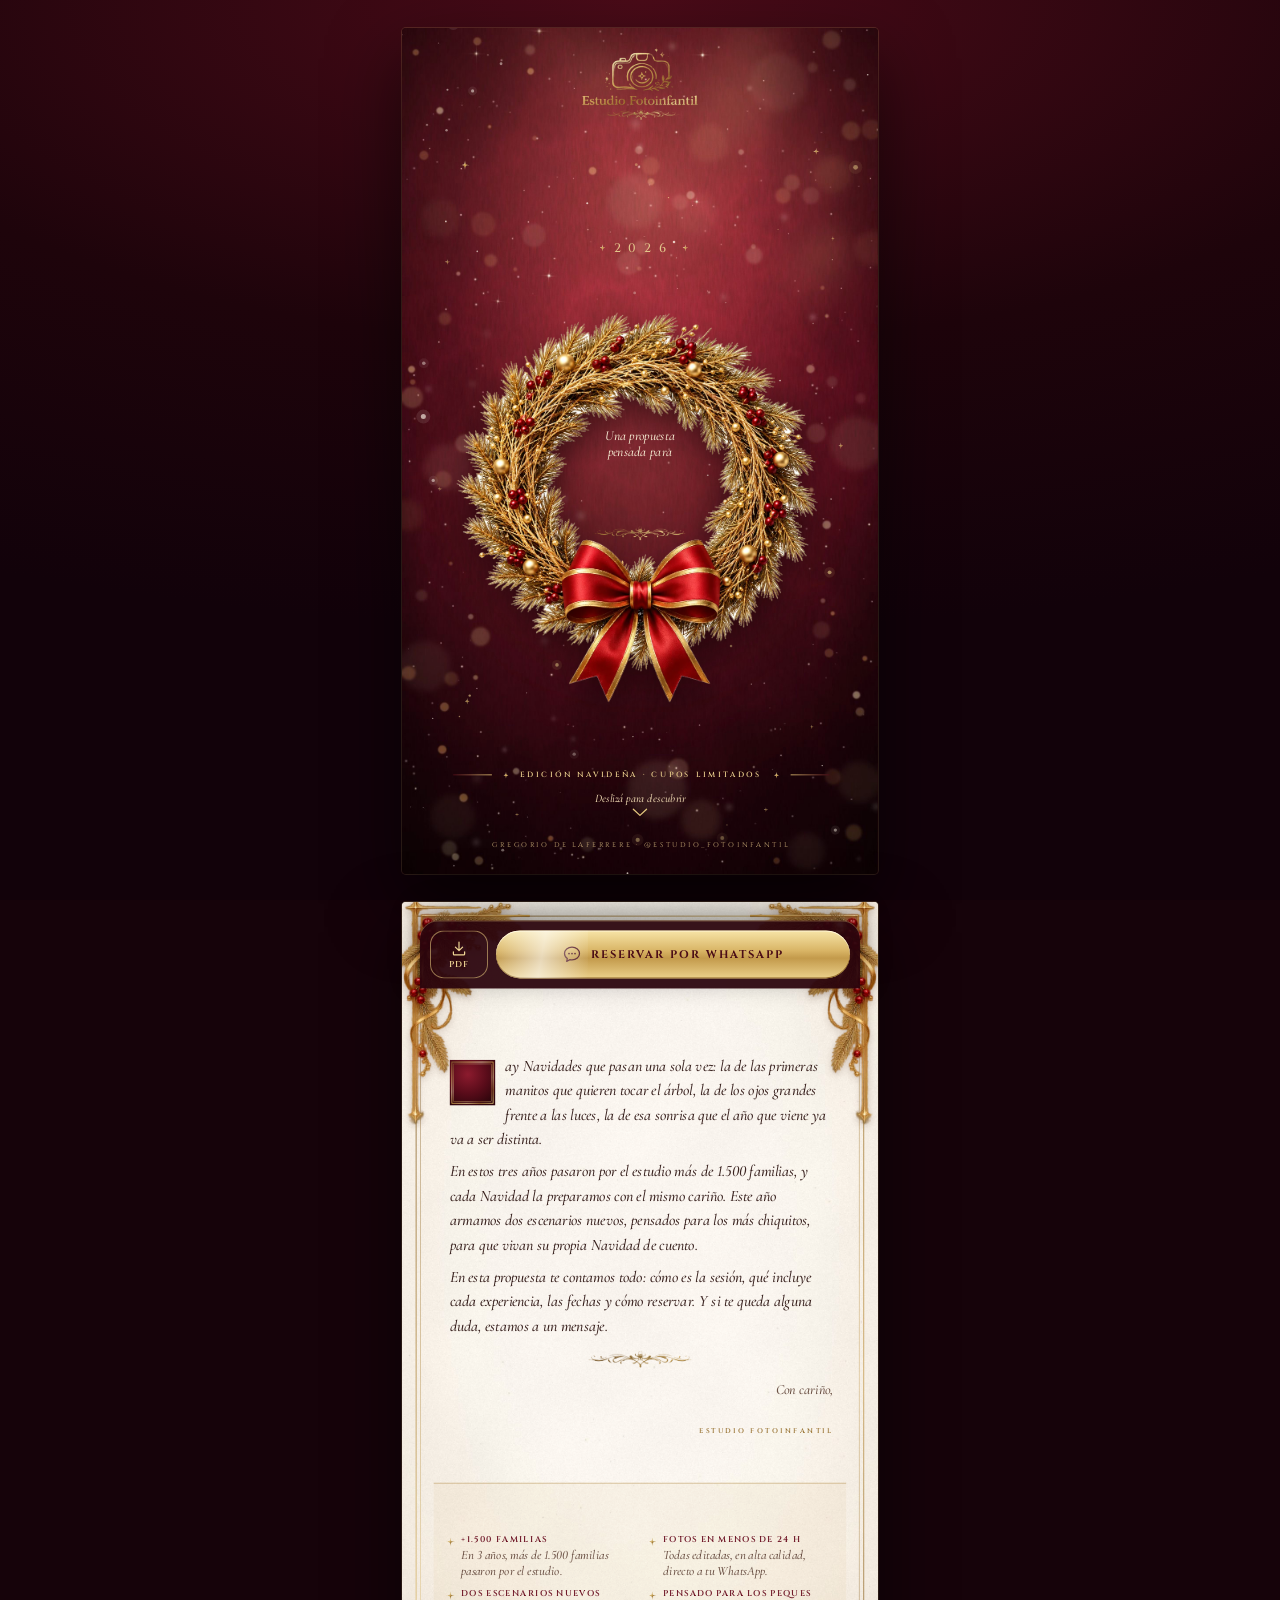
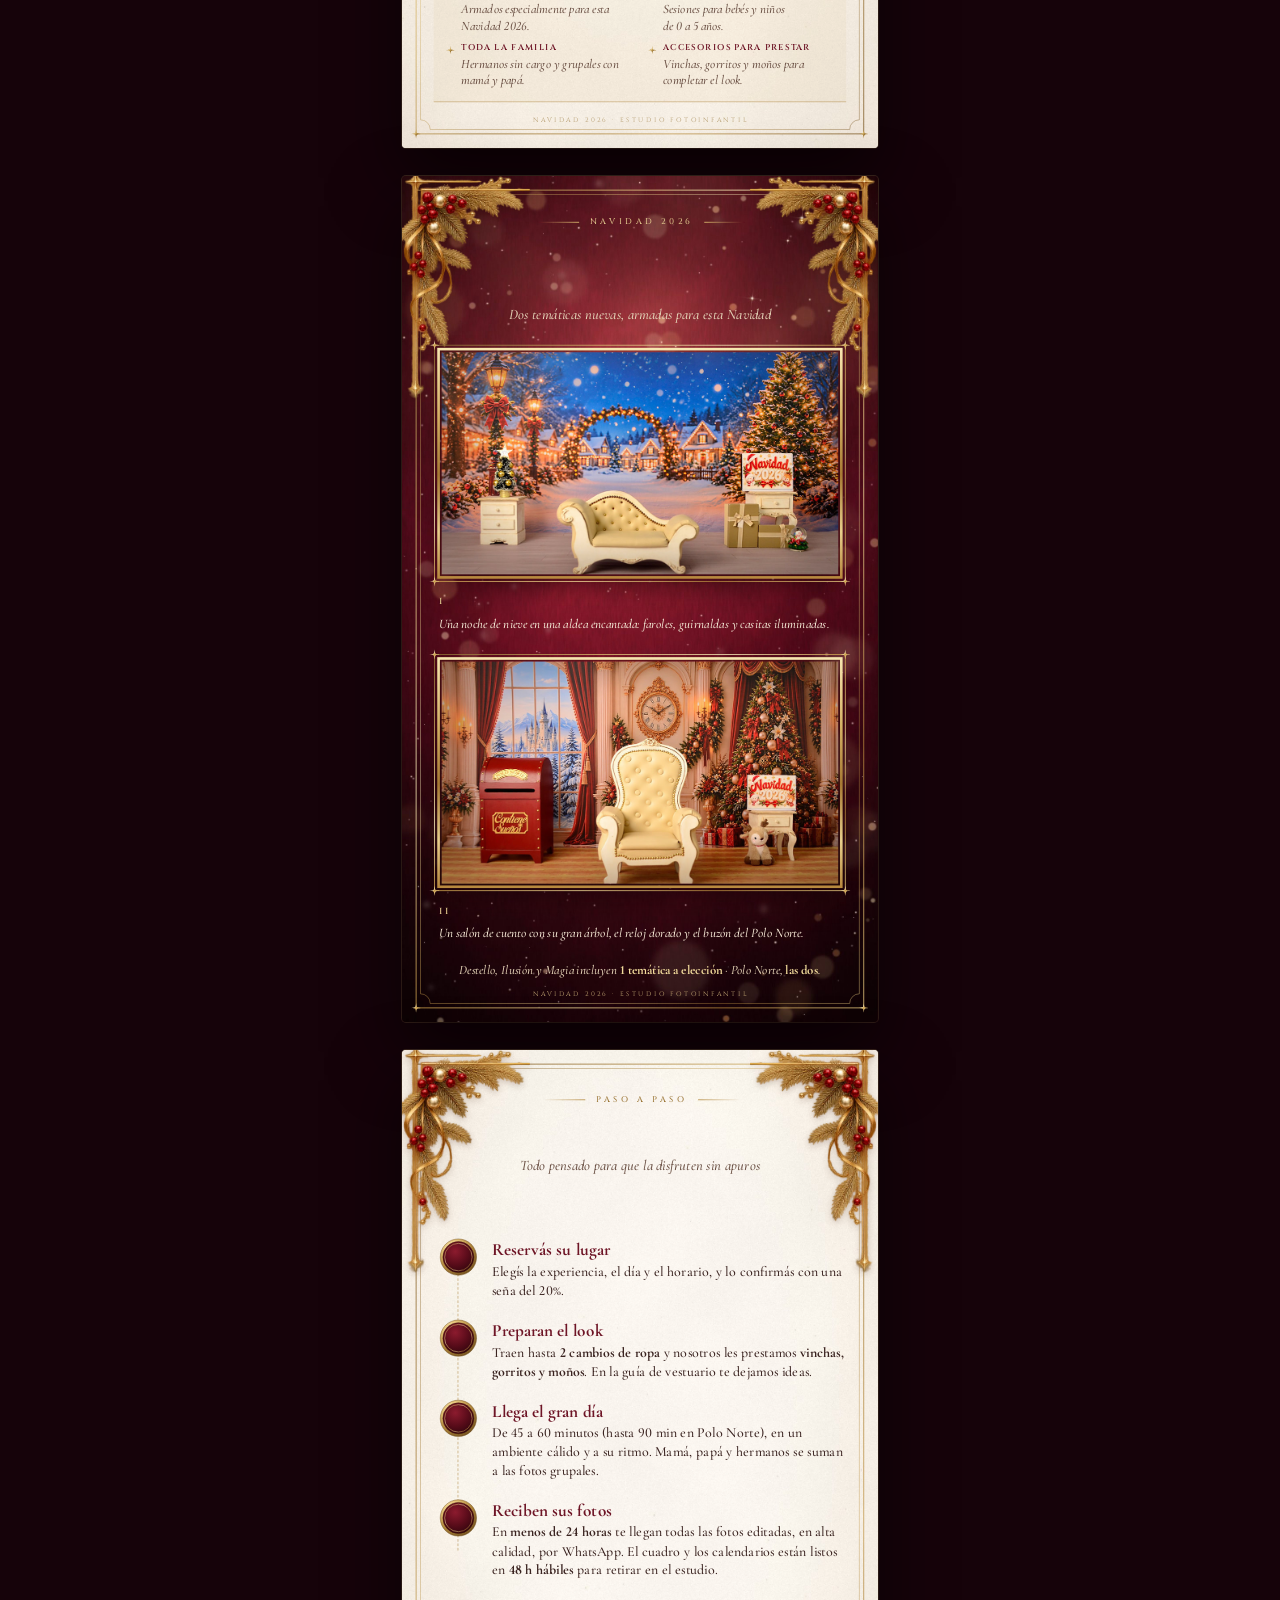
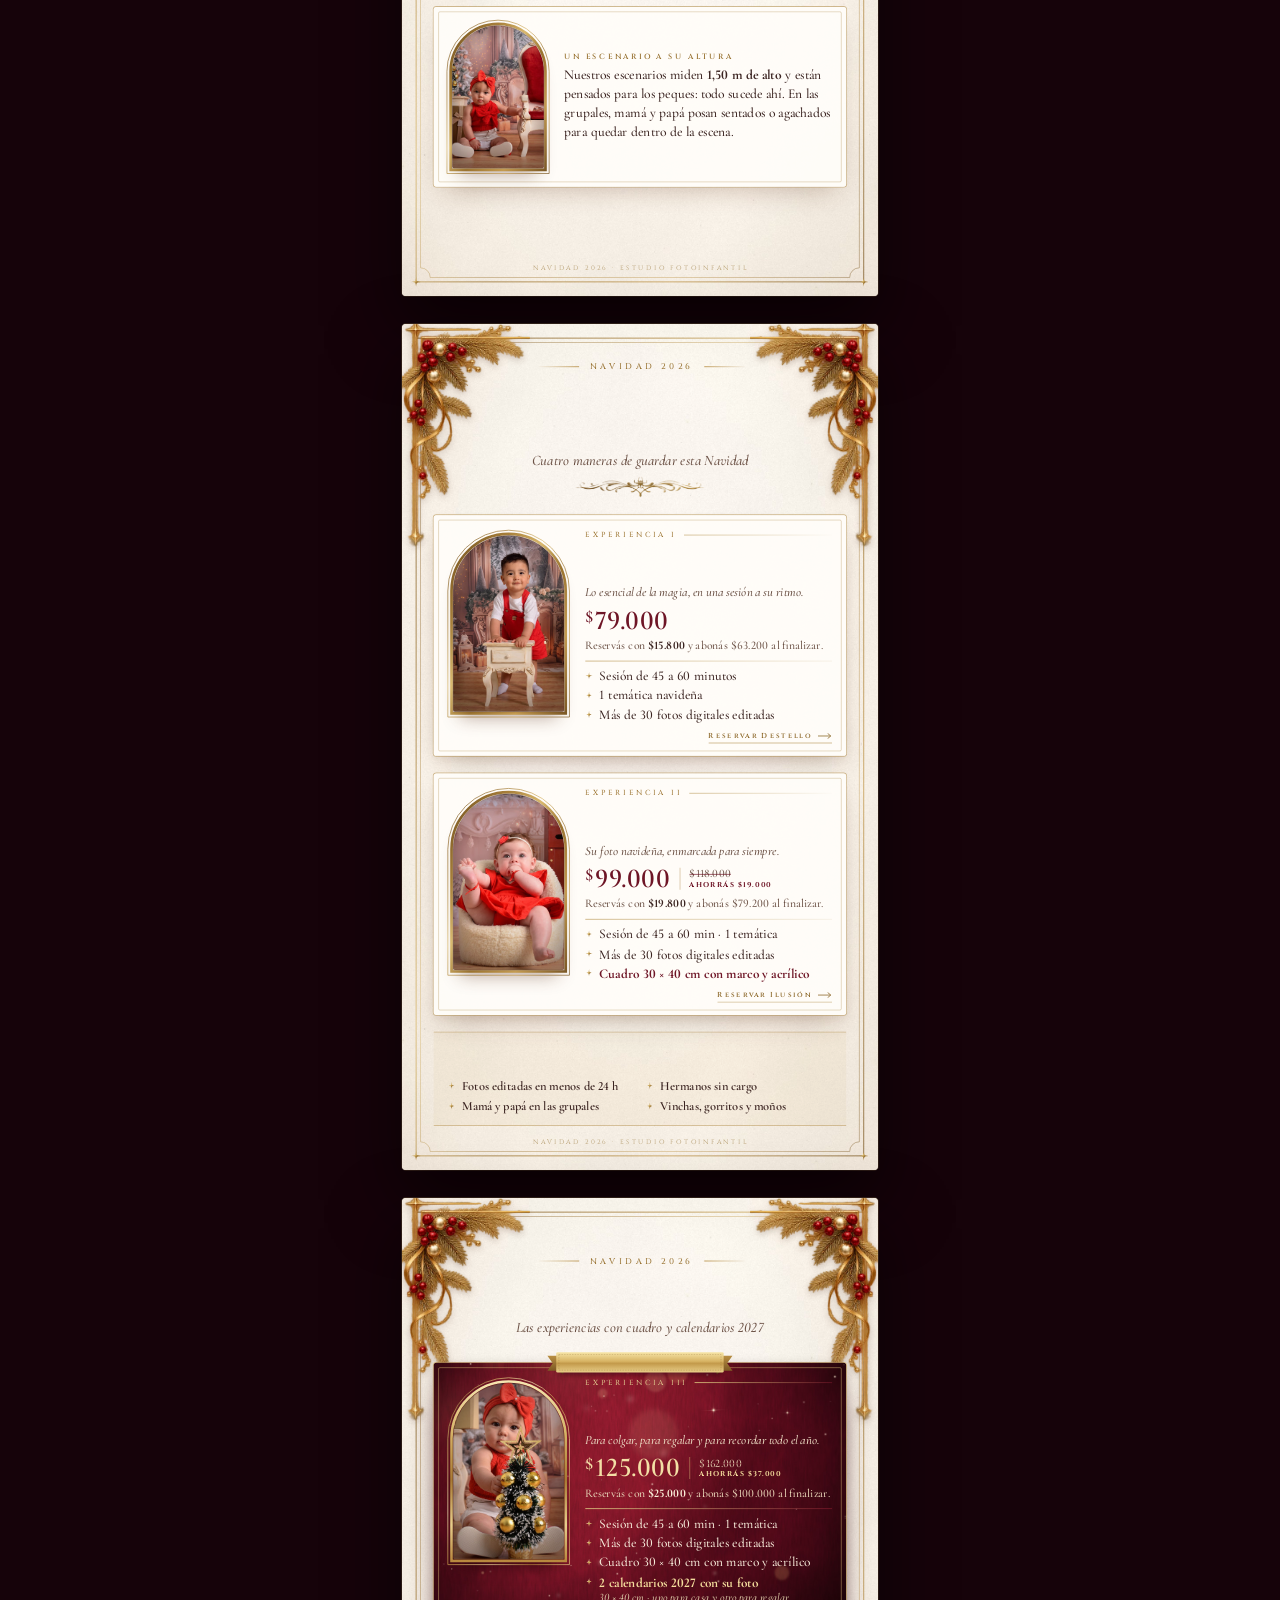
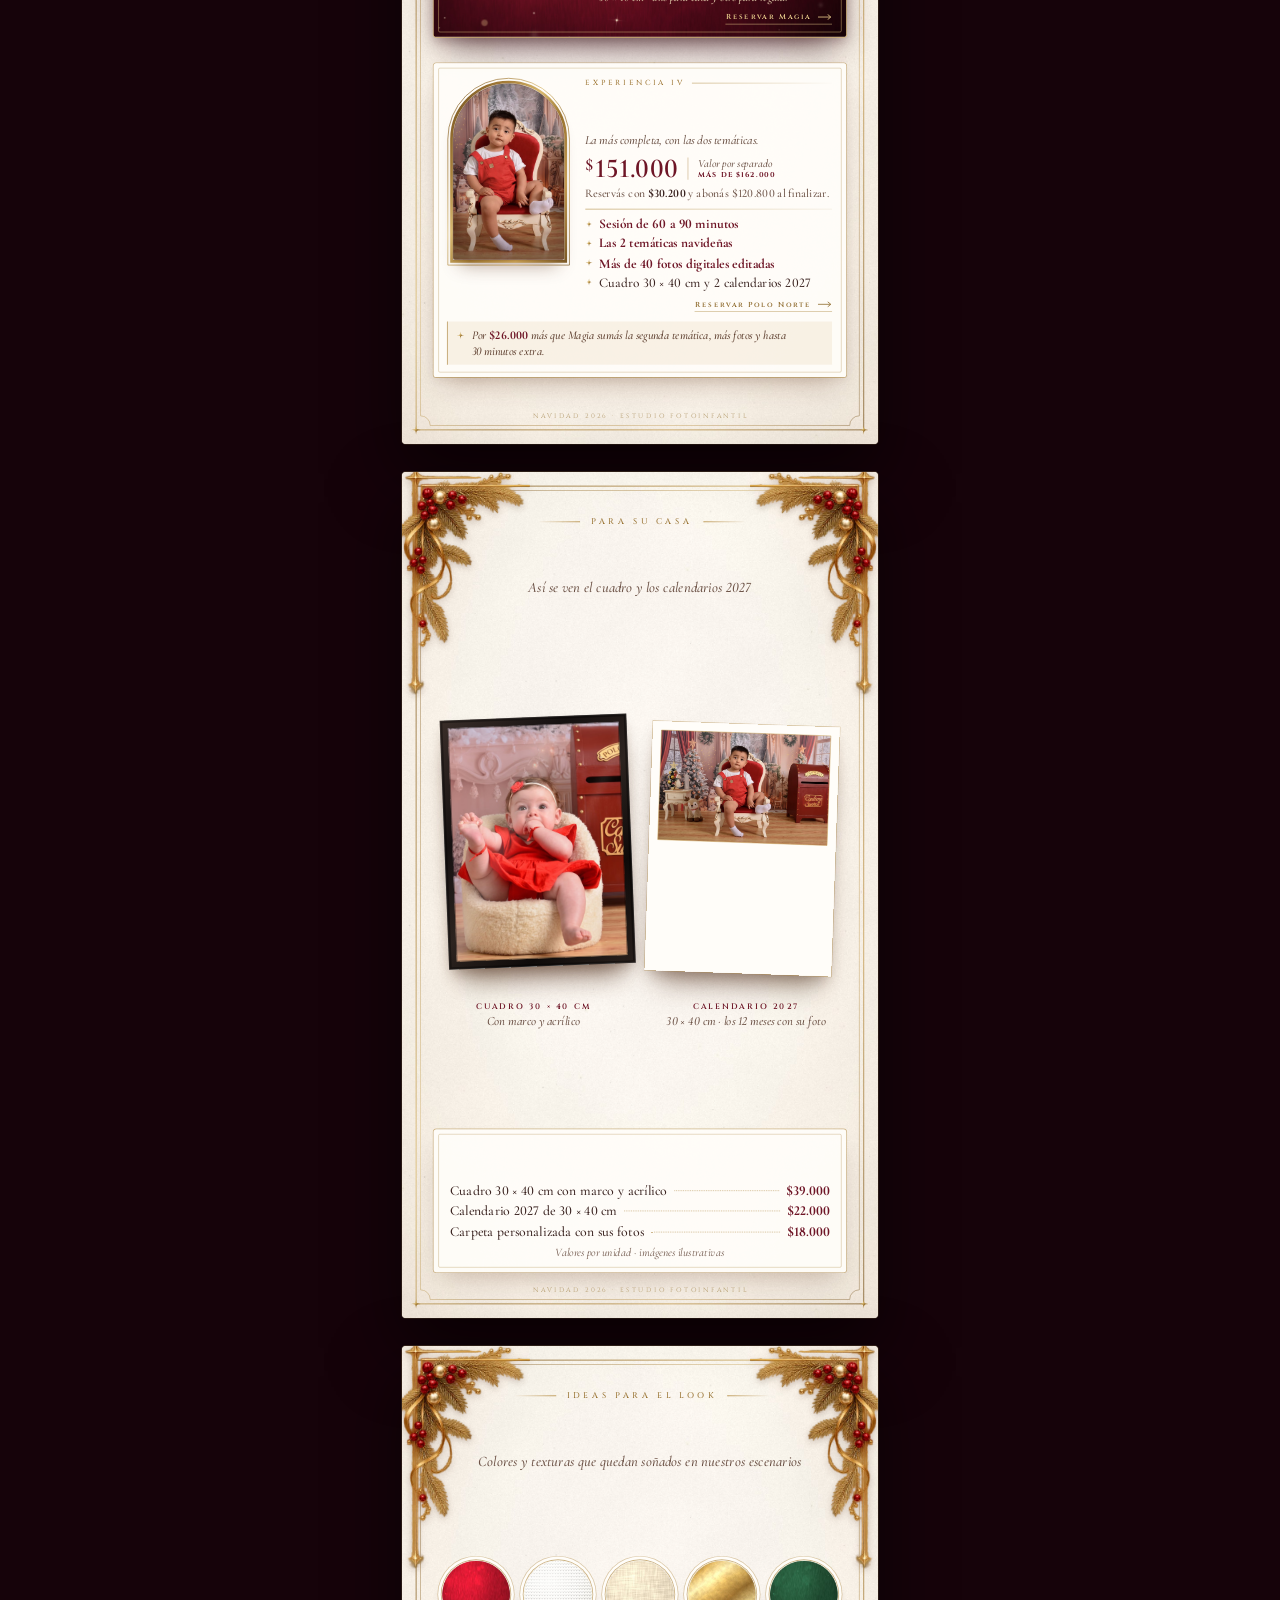
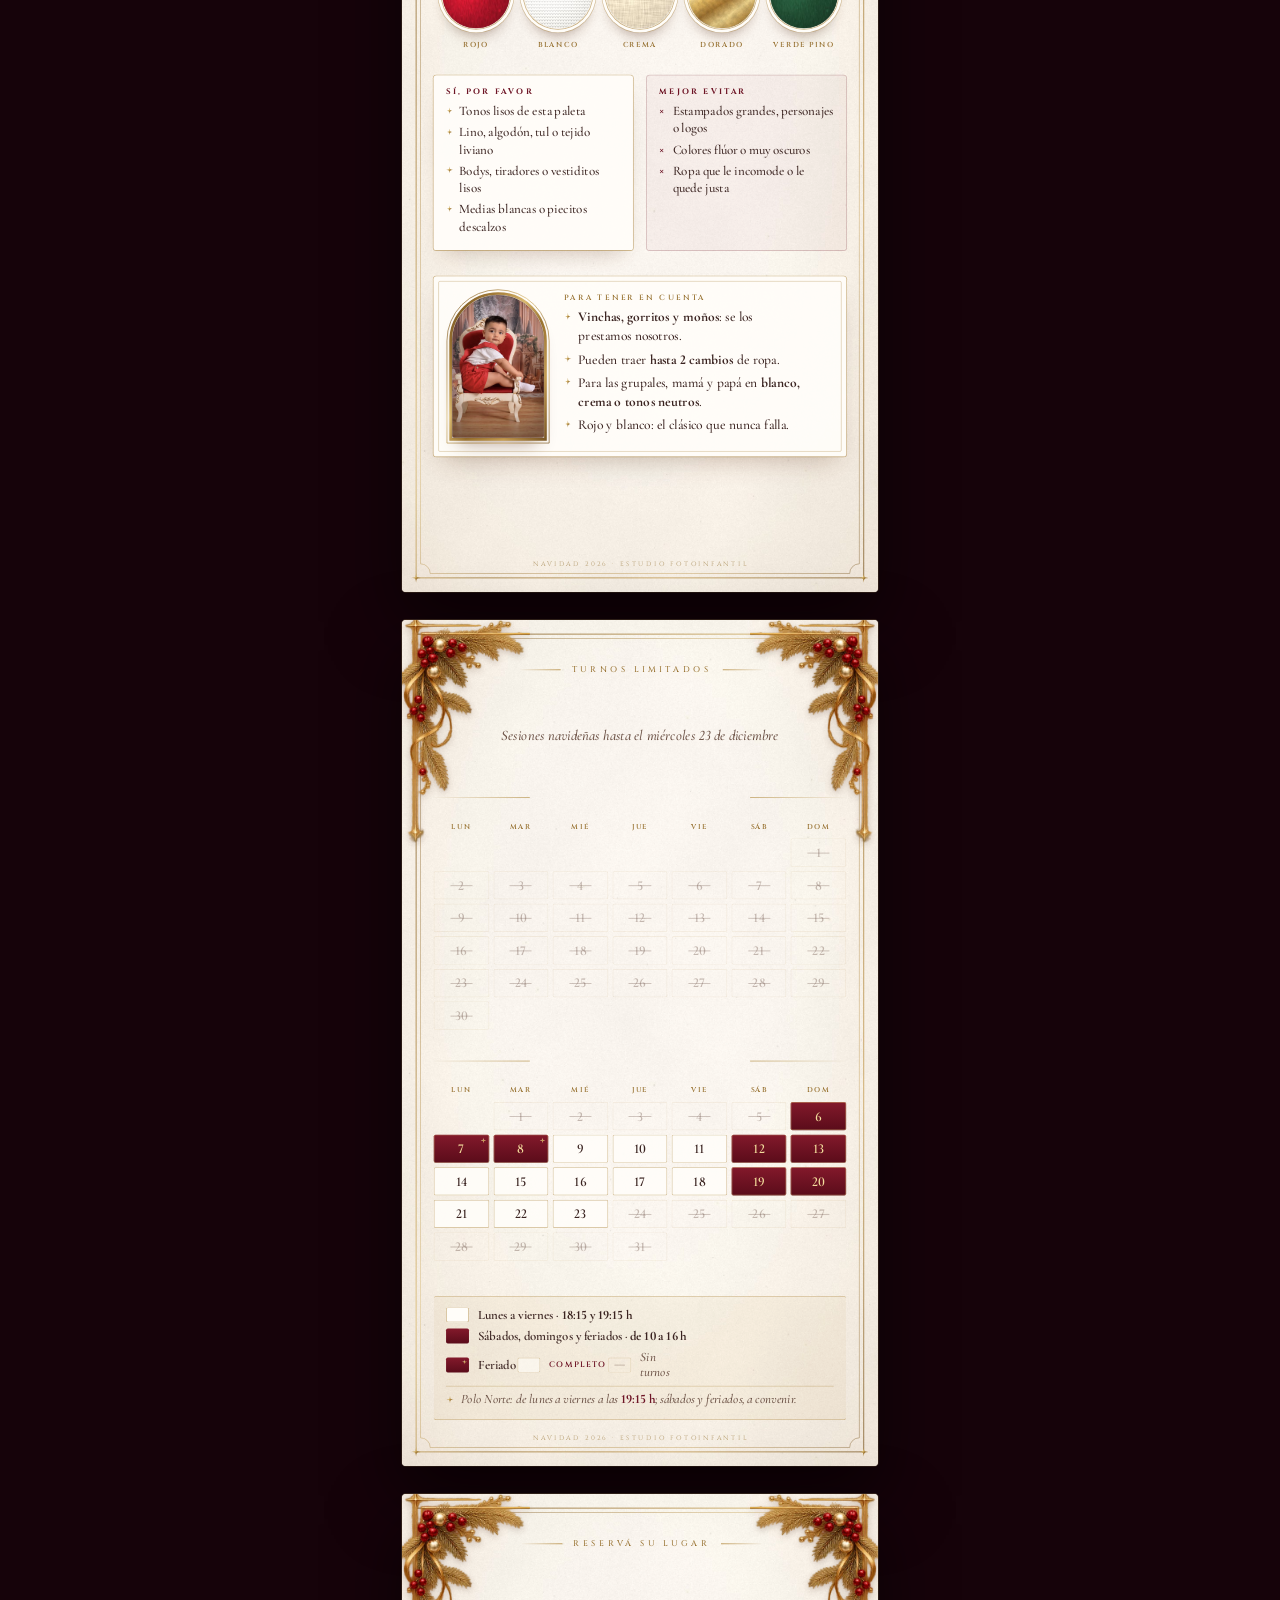
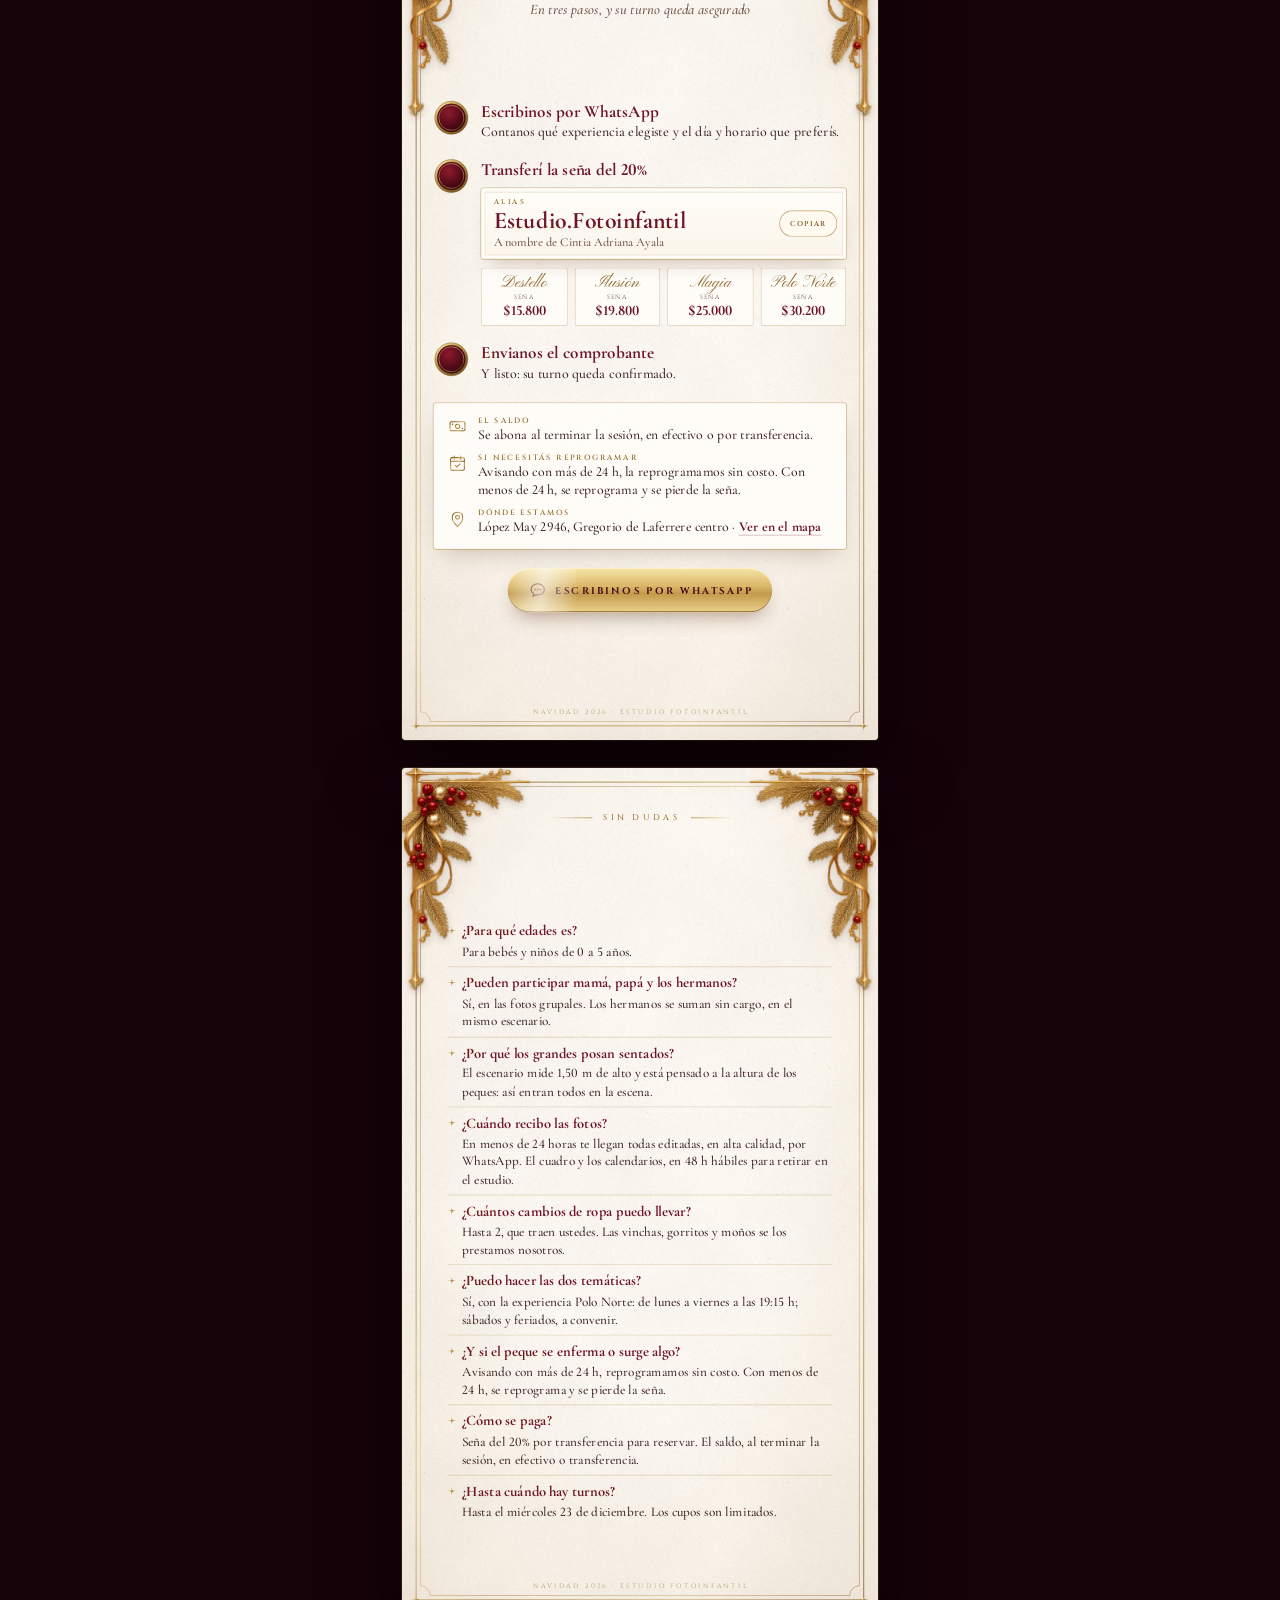
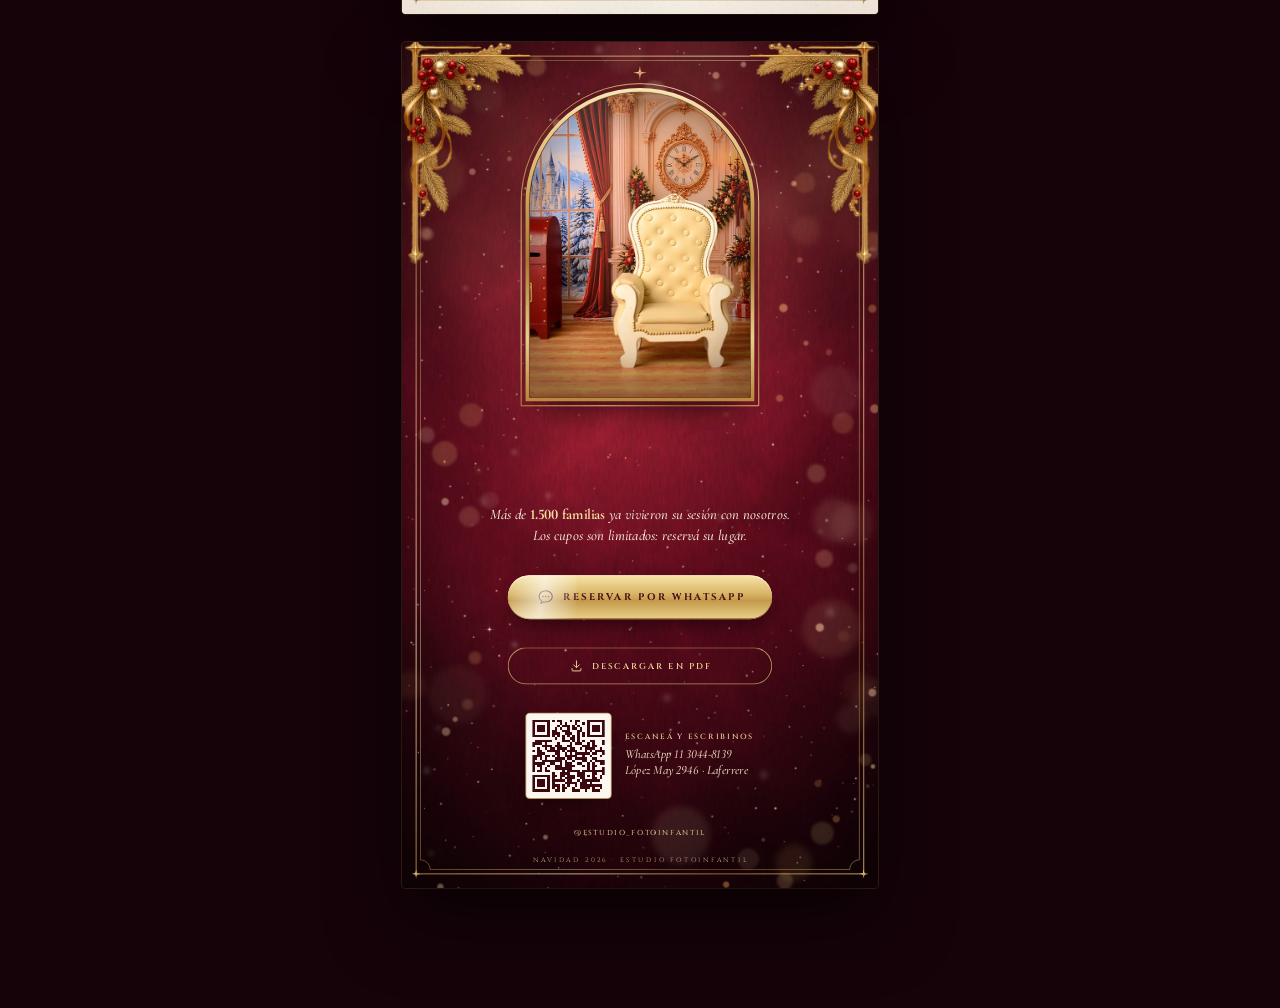
==== commit 01c98aa9: "Propuesta web Primer añito + generador único de propuestas - primer-anito/: propuesta personalizada " ====
--- a/navidad/index.html
+++ b/navidad/index.html
@@ -11,13 +11,13 @@
 <meta property="og:site_name" content="Estudio Fotoinfantil">
 <meta property="og:title" content="Navidad 2026 · Una propuesta pensada para tu familia">
 <meta property="og:description" content="Sesiones navideñas en Estudio Fotoinfantil · Cupos limitados">
-<meta property="og:image" content="https://estudiofotoinfantil.github.io/WebEstudio/navidad/og.jpg?v=eedd1a94">
+<meta property="og:image" content="https://estudiofotoinfantil.github.io/WebEstudio/navidad/og.jpg?v=cb5884ee">
 <meta property="og:image:width" content="1200">
 <meta property="og:image:height" content="630">
 <meta property="og:url" content="https://estudiofotoinfantil.github.io/WebEstudio/navidad/">
 <meta name="twitter:card" content="summary_large_image">
-<link rel="icon" type="image/png" href="assets/favicon.png?v=eedd1a94">
-<link rel="apple-touch-icon" href="assets/apple-touch-icon.png?v=eedd1a94">
+<link rel="icon" type="image/png" href="assets/favicon.png?v=cb5884ee">
+<link rel="apple-touch-icon" href="assets/apple-touch-icon.png?v=cb5884ee">
 <link rel="preload" href="fonts/pinyon-script-latin-400-normal.woff2" as="font" type="font/woff2" crossorigin>
 <link rel="preload" href="fonts/ballet-static-400.woff2" as="font" type="font/woff2" crossorigin>
 <link rel="preload" href="fonts/cormorant-garamond-latin-500-italic.woff2" as="font" type="font/woff2" crossorigin>
@@ -38,8 +38,8 @@
   window.__fitK = k;
 })();
 </script>
-<script>window.NAV_V='eedd1a94';</script>
-<script src="config.js?v=eedd1a94"></script>
+<script>window.NAV_V='cb5884ee';</script>
+<script src="config.js?v=cb5884ee"></script>
 <style>
 @font-face{font-family:"Ballet";src:url(fonts/ballet-static-400.woff2) format("woff2");font-weight:400;font-display:block}
 @font-face{font-family:"Pinyon";src:url(fonts/pinyon-script-latin-400-normal.woff2) format("woff2");font-display:block}
@@ -1711,6 +1711,6 @@
 </div>
 <div class="toast" id="toast" role="status" aria-live="polite"></div>
 
-<script src="app.js?v=eedd1a94" defer></script>
+<script src="app.js?v=cb5884ee" defer></script>
 </body>
 </html>
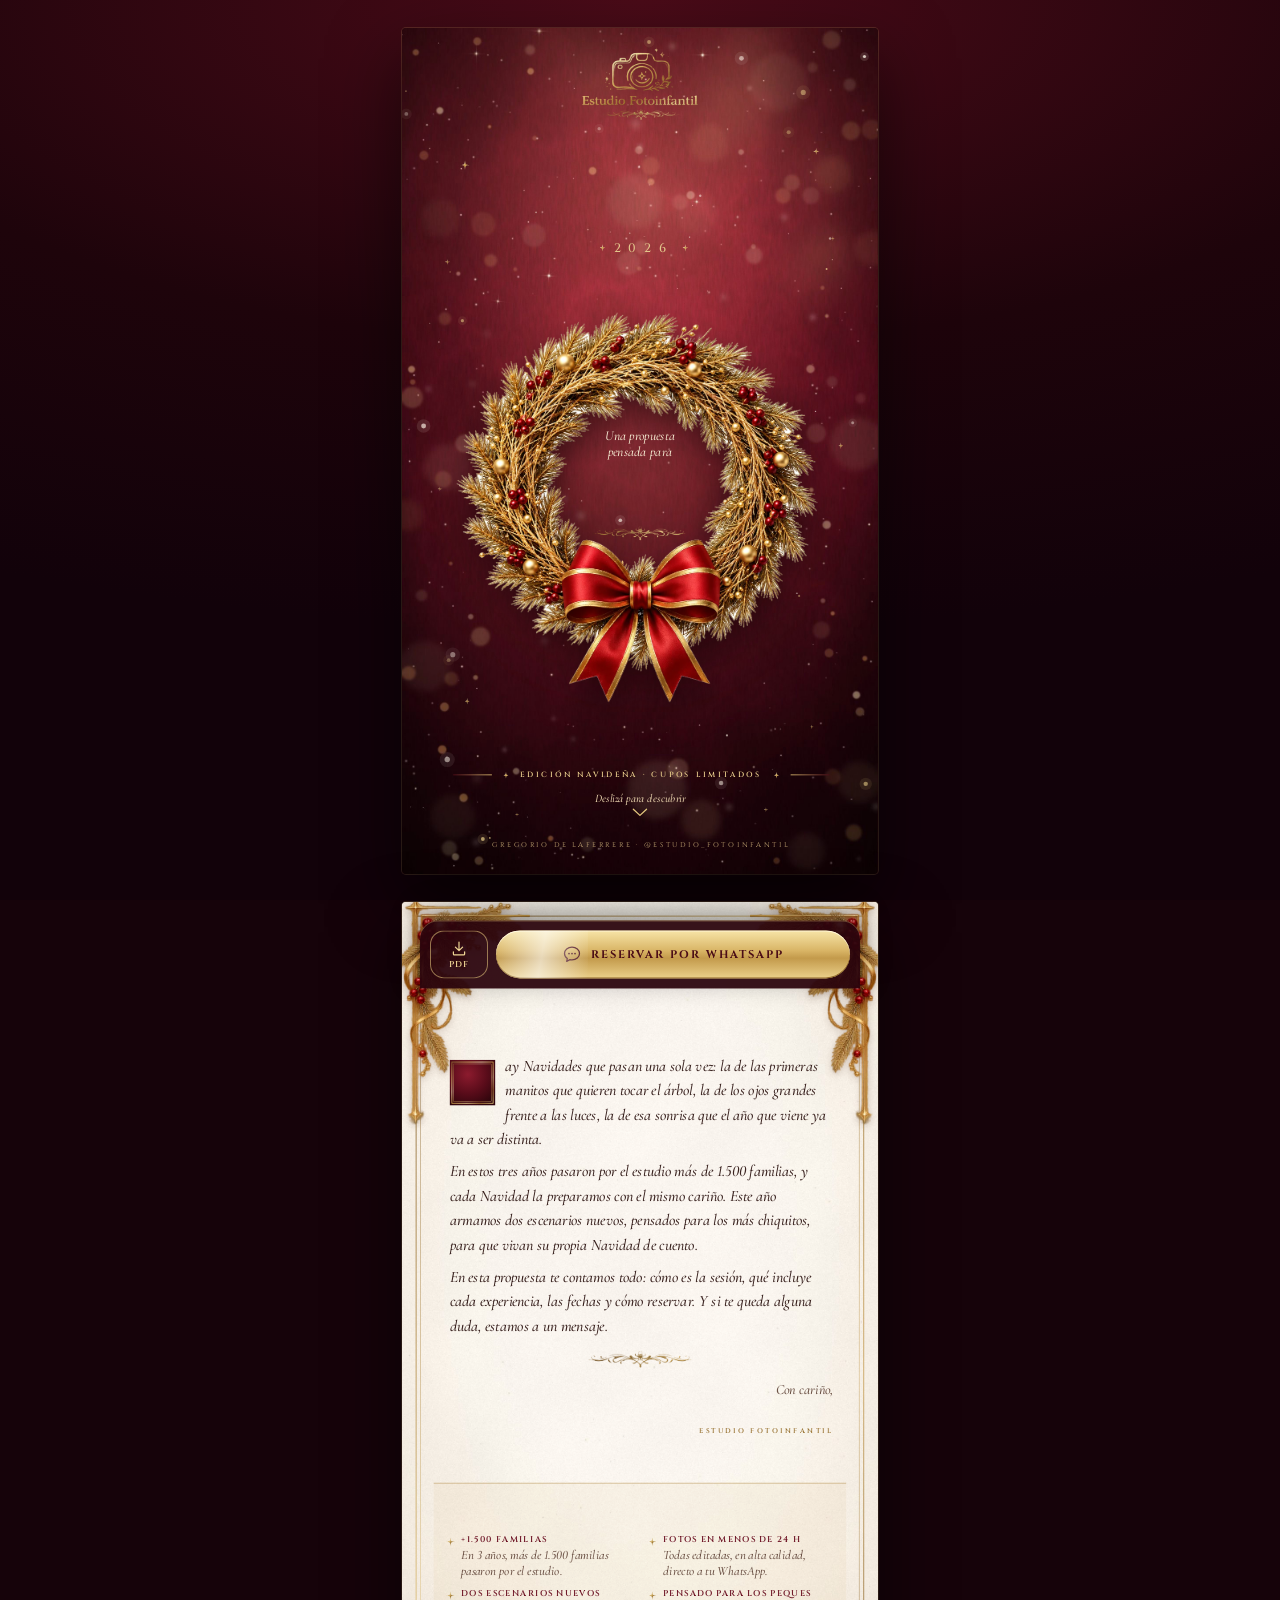
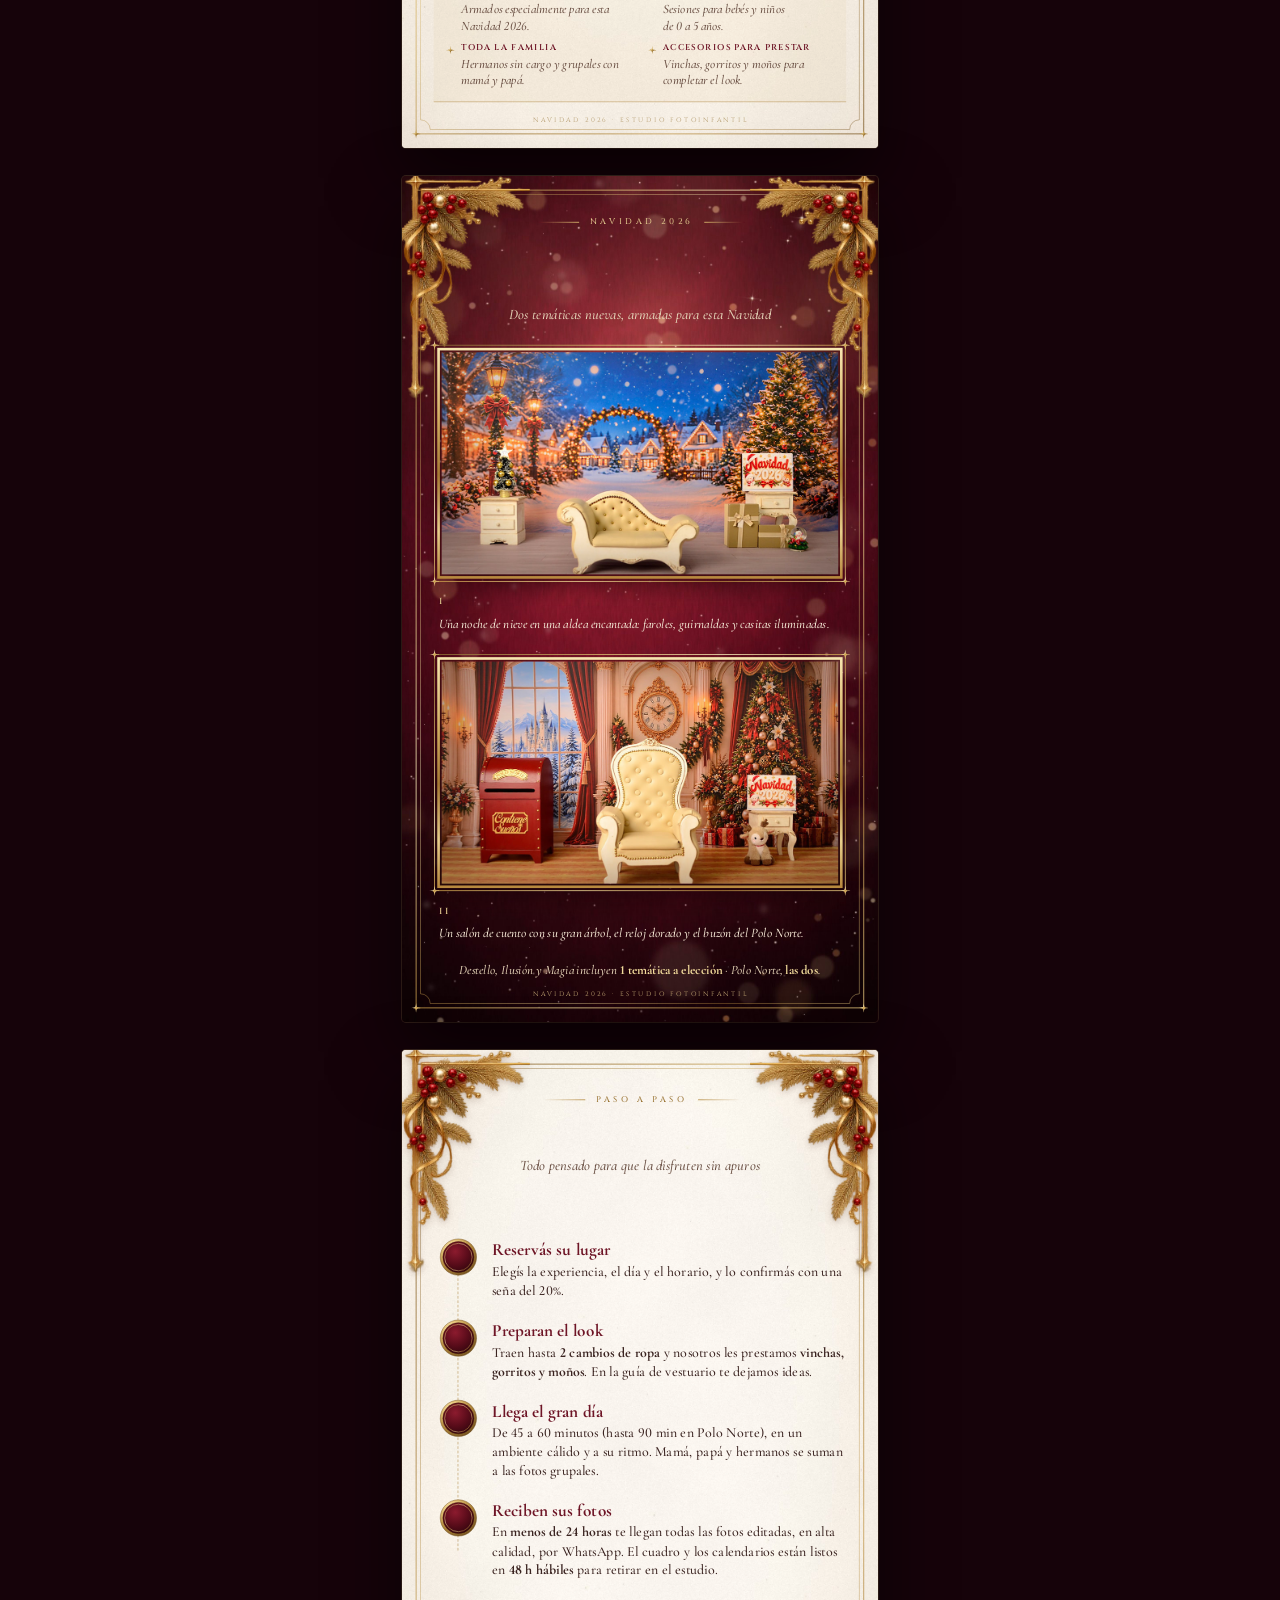
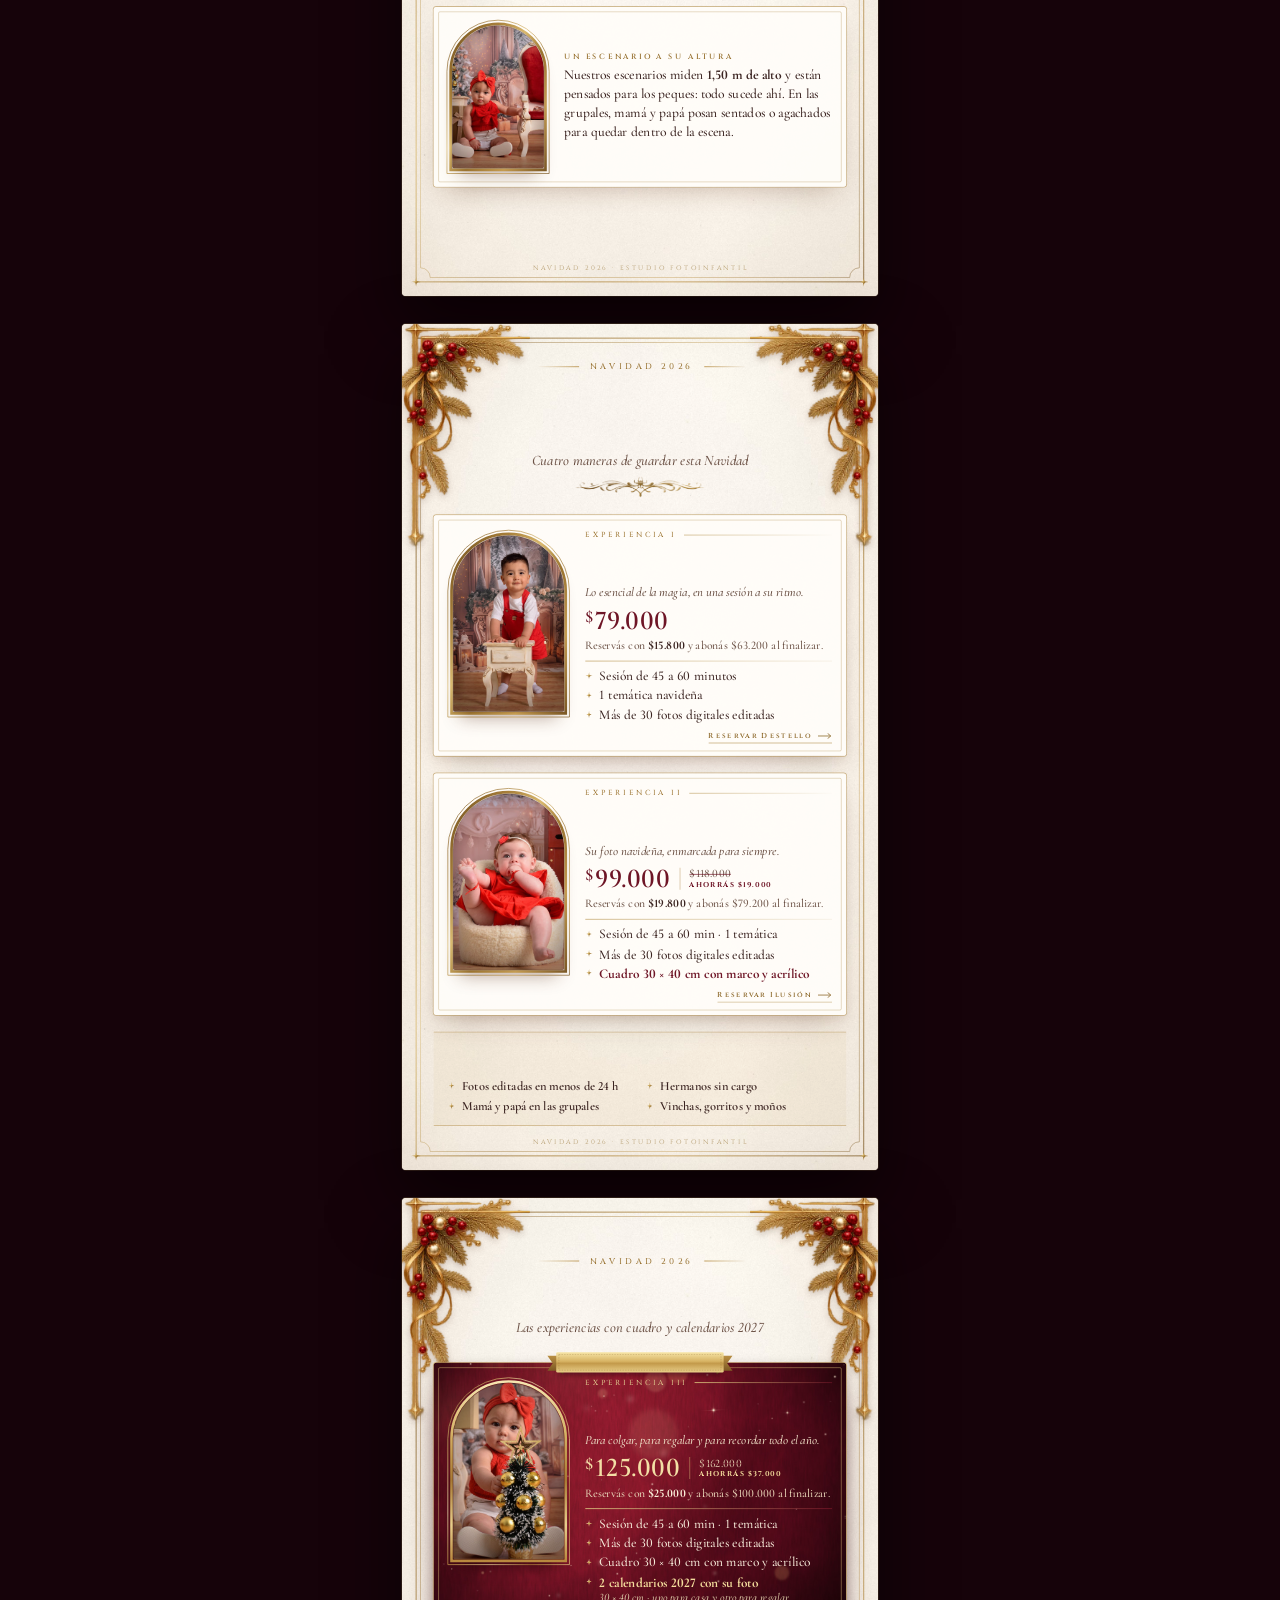
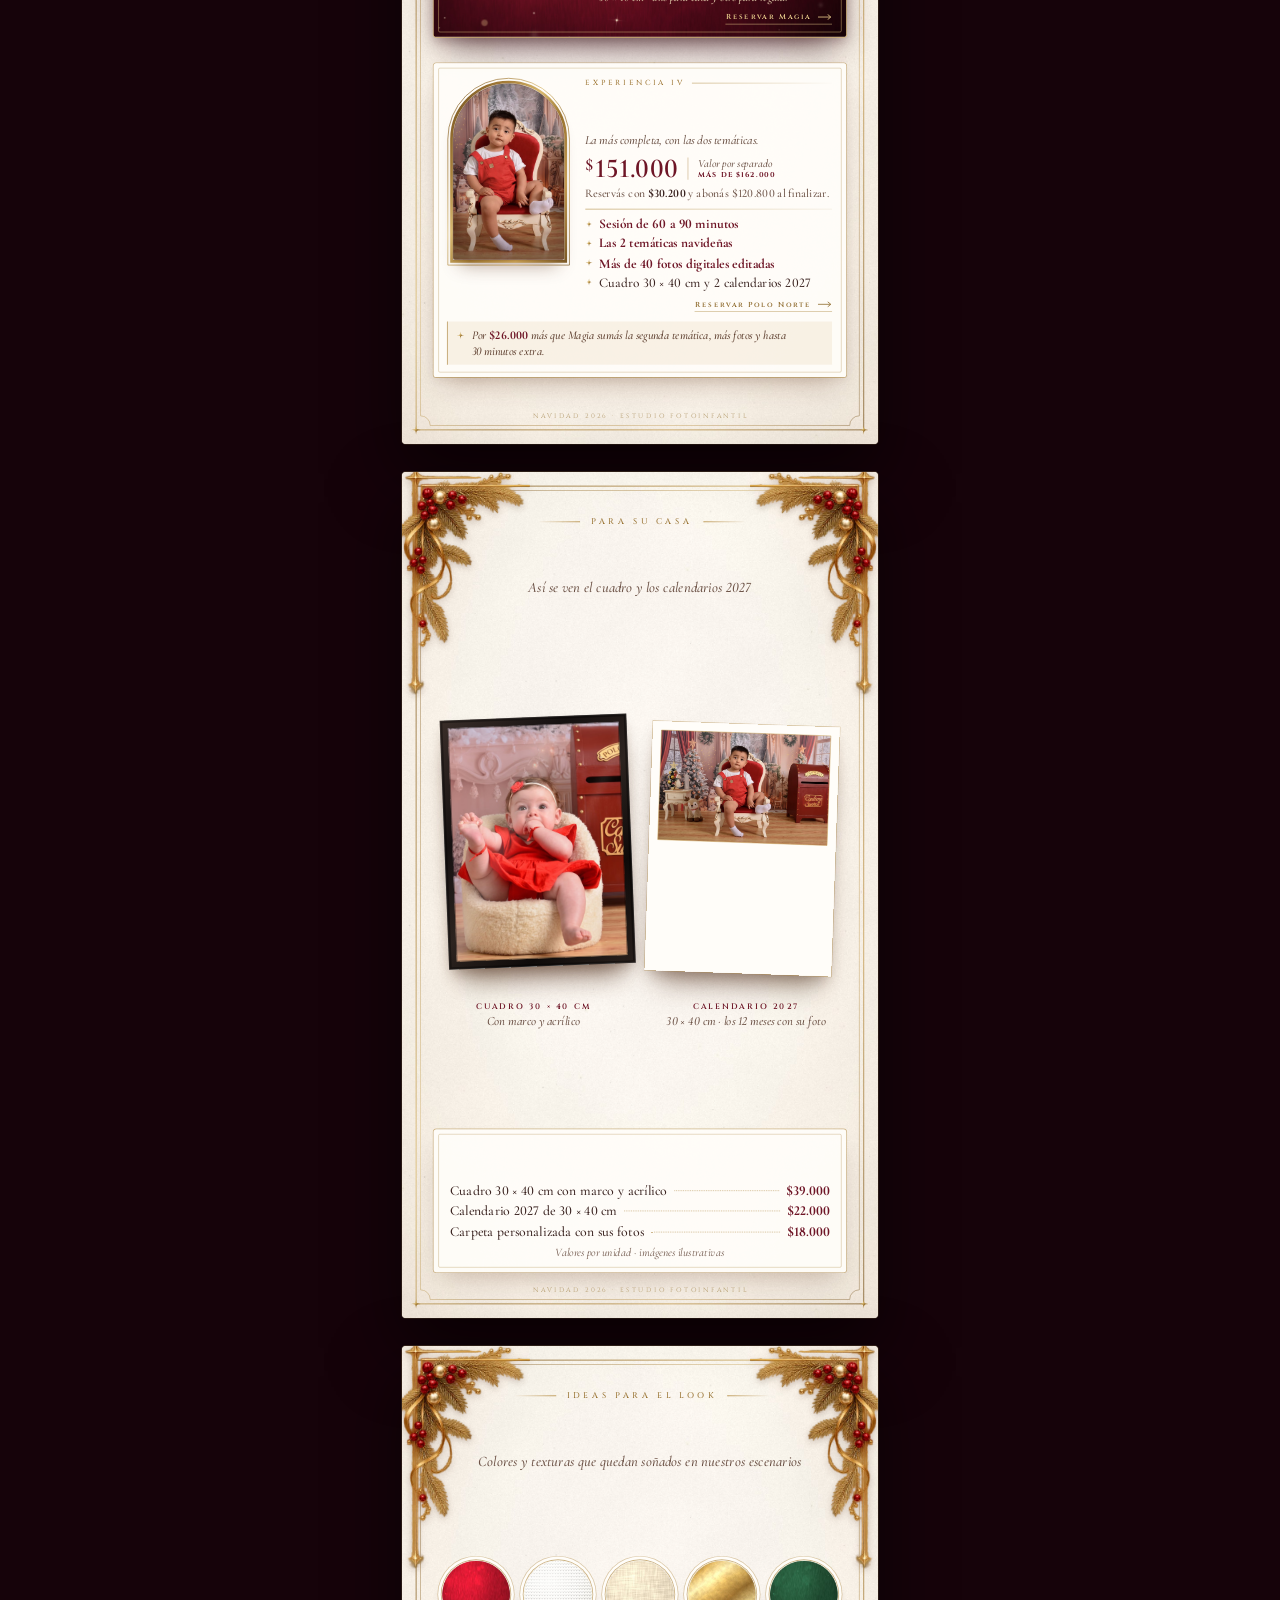
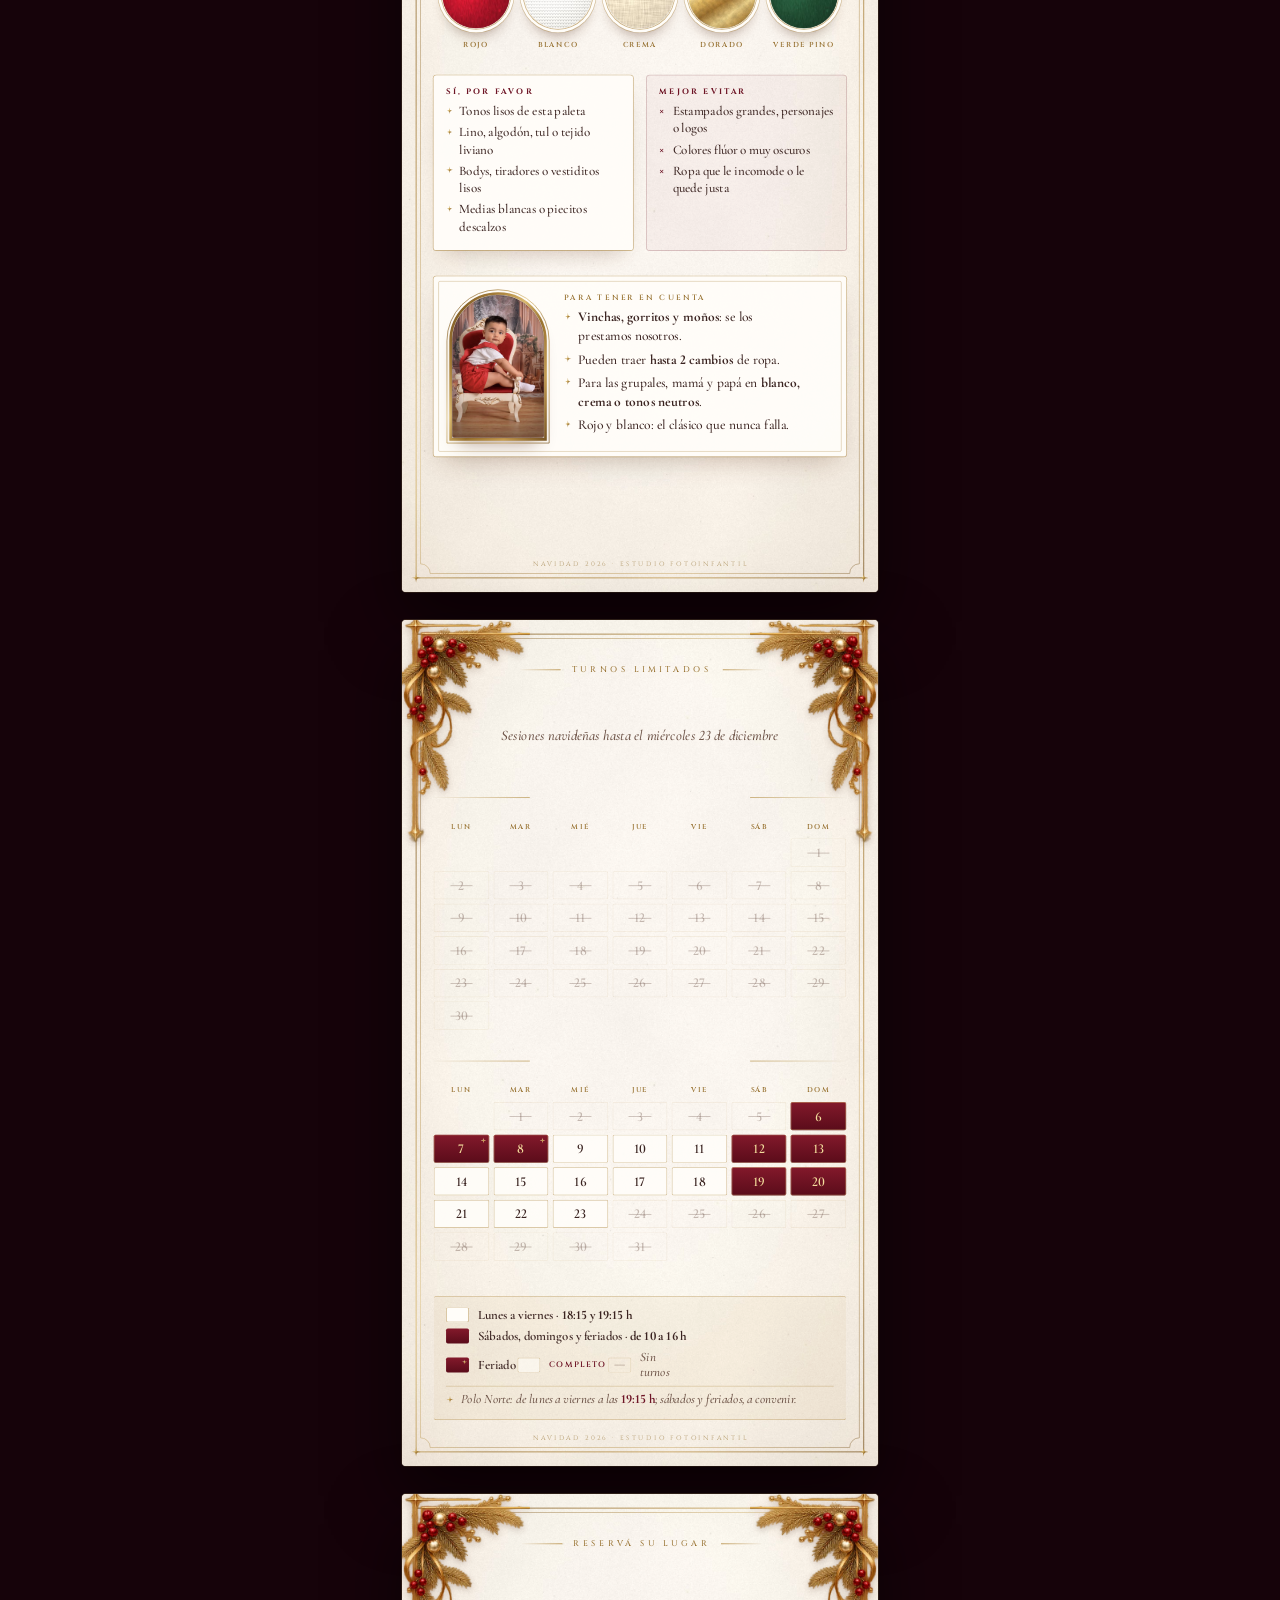
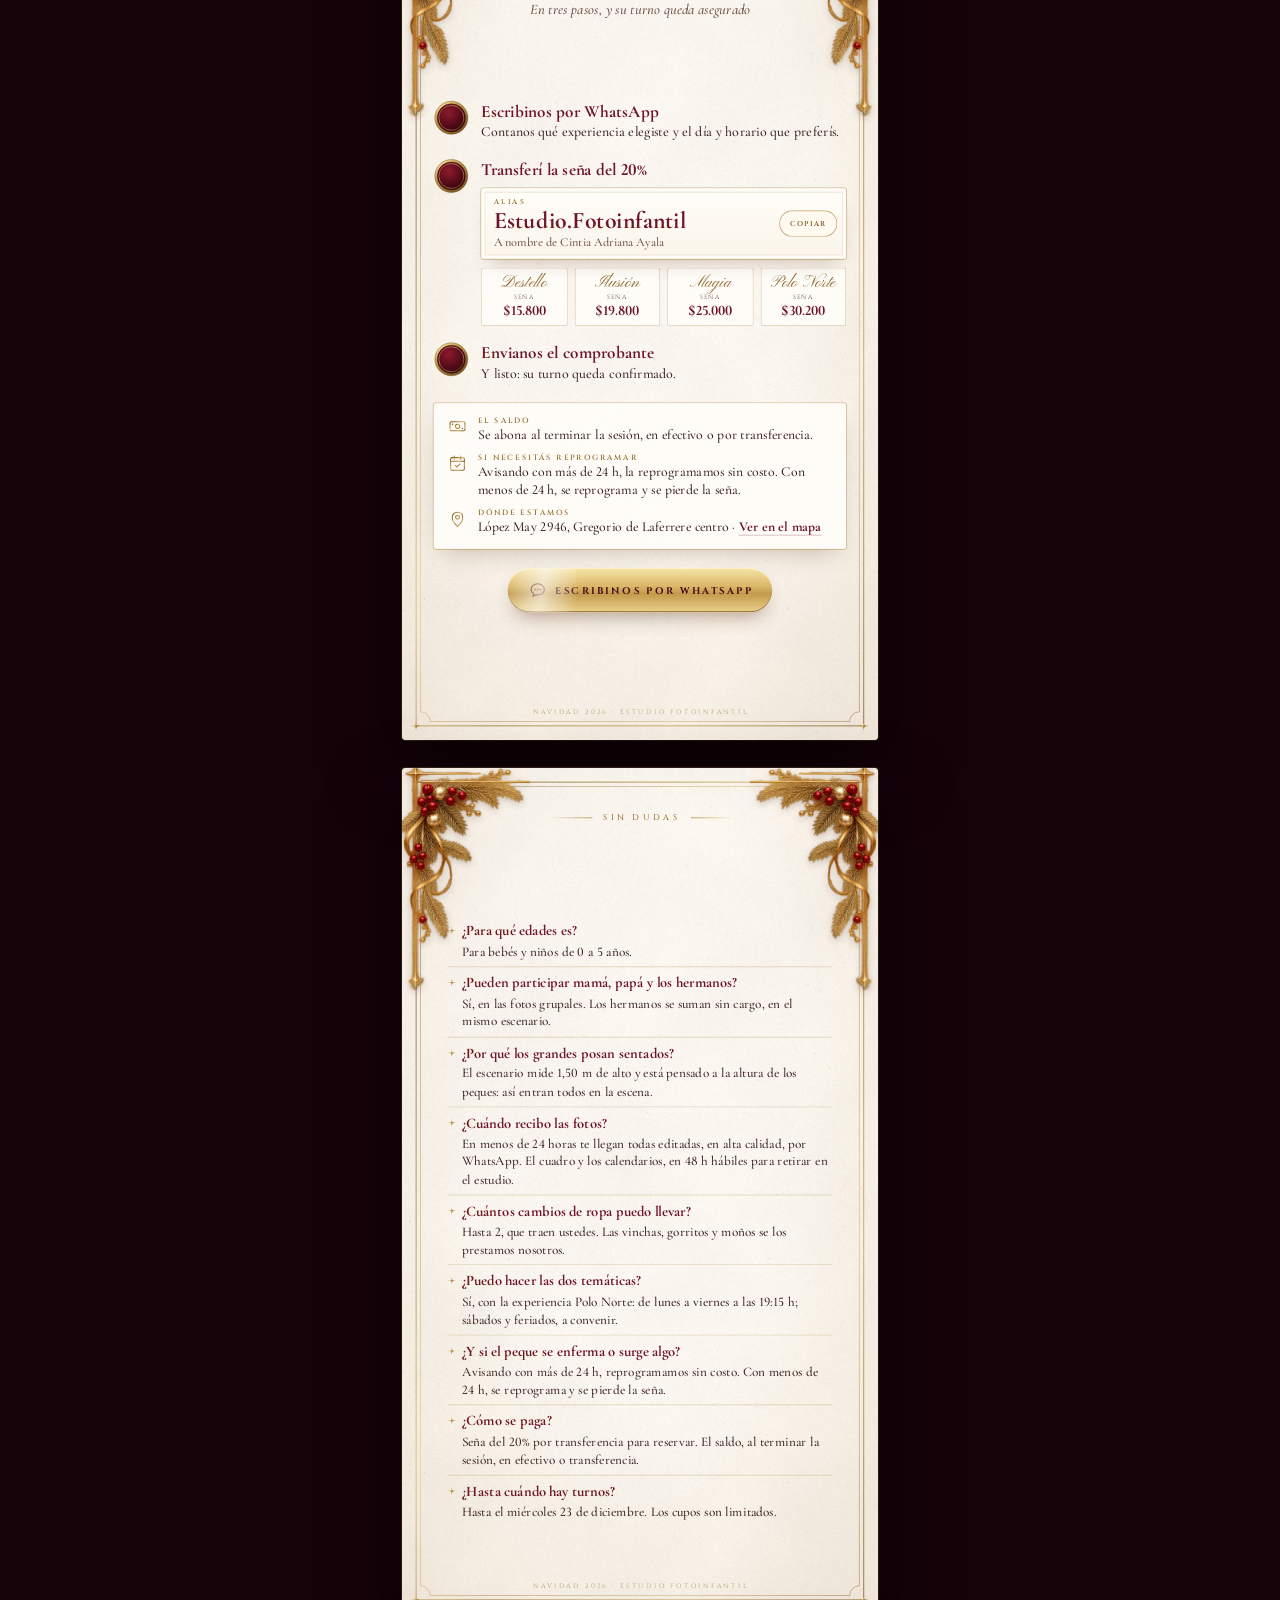
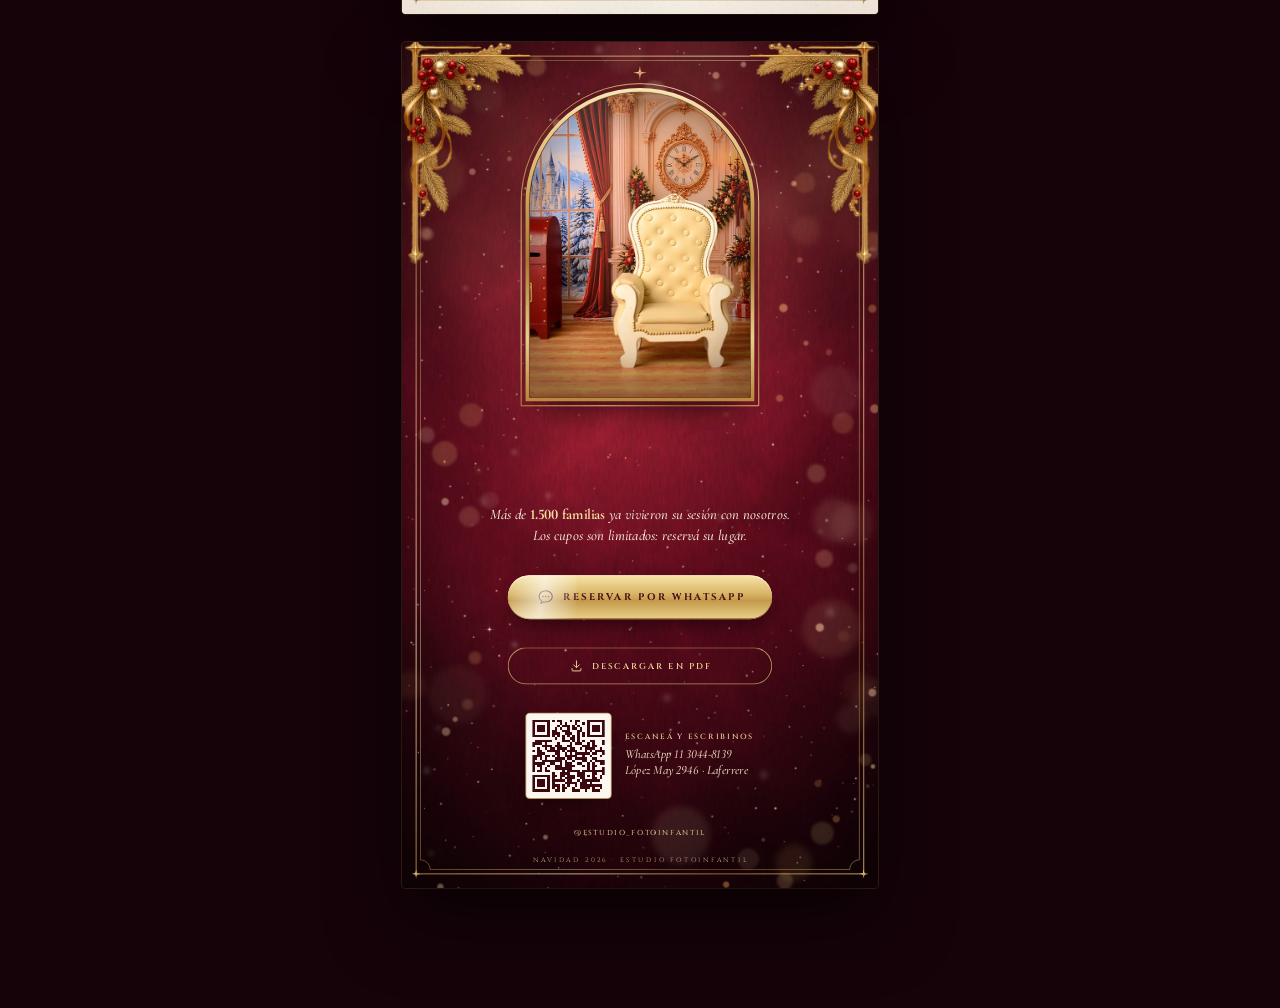
==== commit 7b17897a: "Propuestas: ancho correcto en PC con barra de scroll Co-Authored-By: Claude Opus 5.5 <noreply@anthro" ====
--- a/navidad/index.html
+++ b/navidad/index.html
@@ -35,6 +35,8 @@
   }
   k();
   window.addEventListener('resize', k);
+  window.addEventListener('load', k);   // al aparecer la barra de scroll (PC) cambia el ancho útil
+  if (window.ResizeObserver) new ResizeObserver(function () { requestAnimationFrame(k); }).observe(d);
   window.__fitK = k;
 })();
 </script>
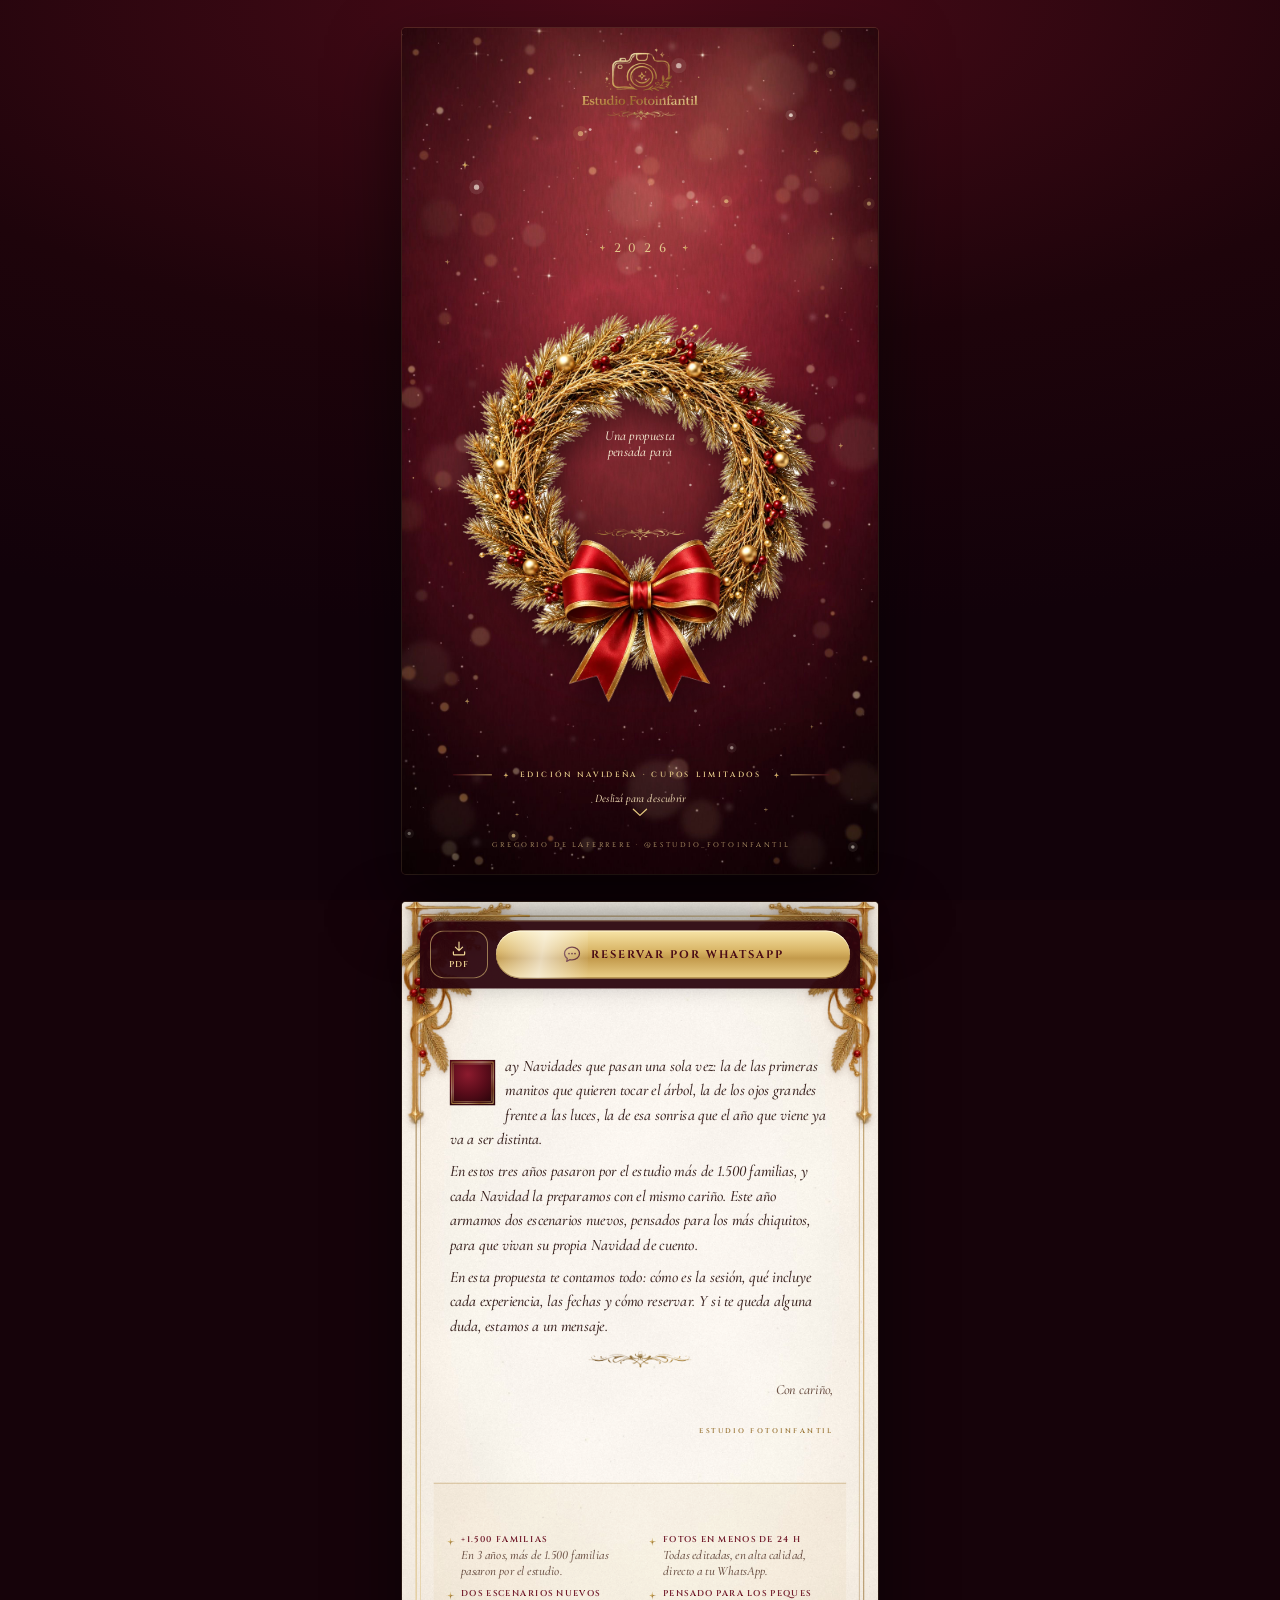
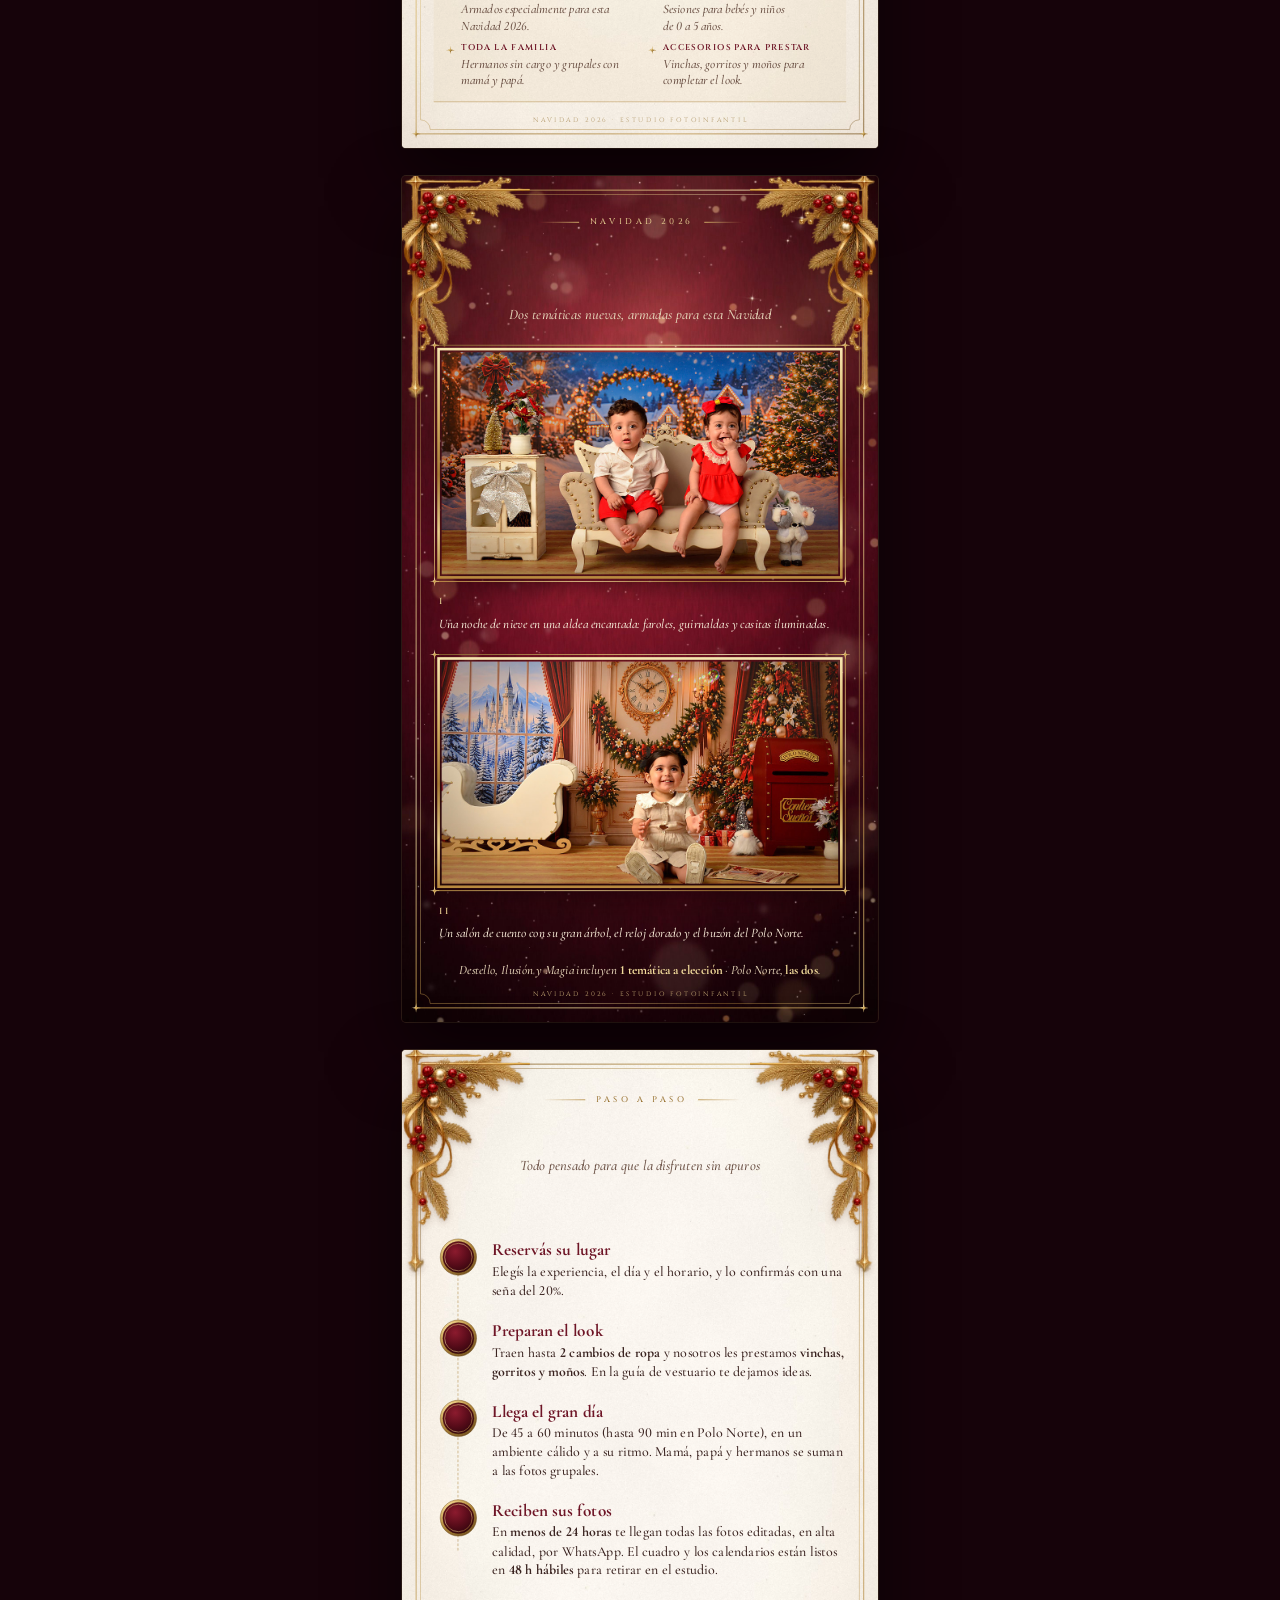
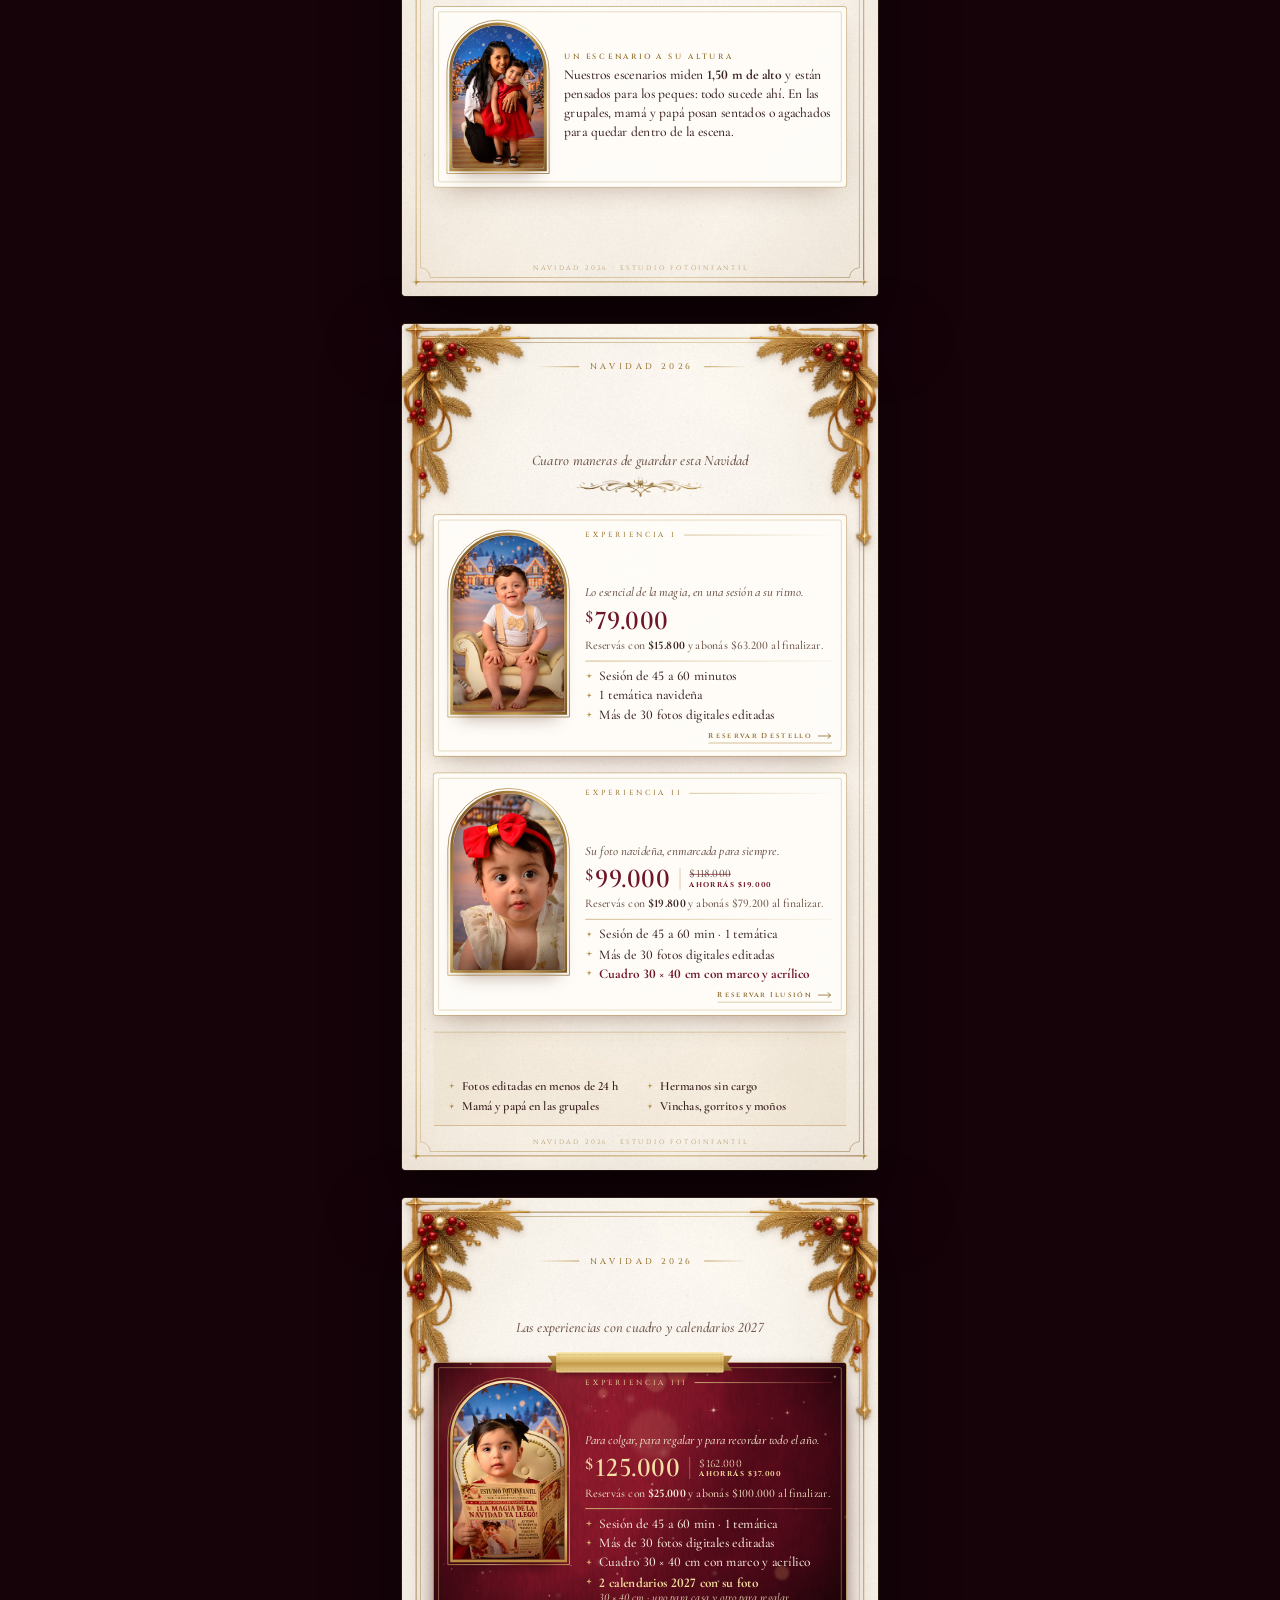
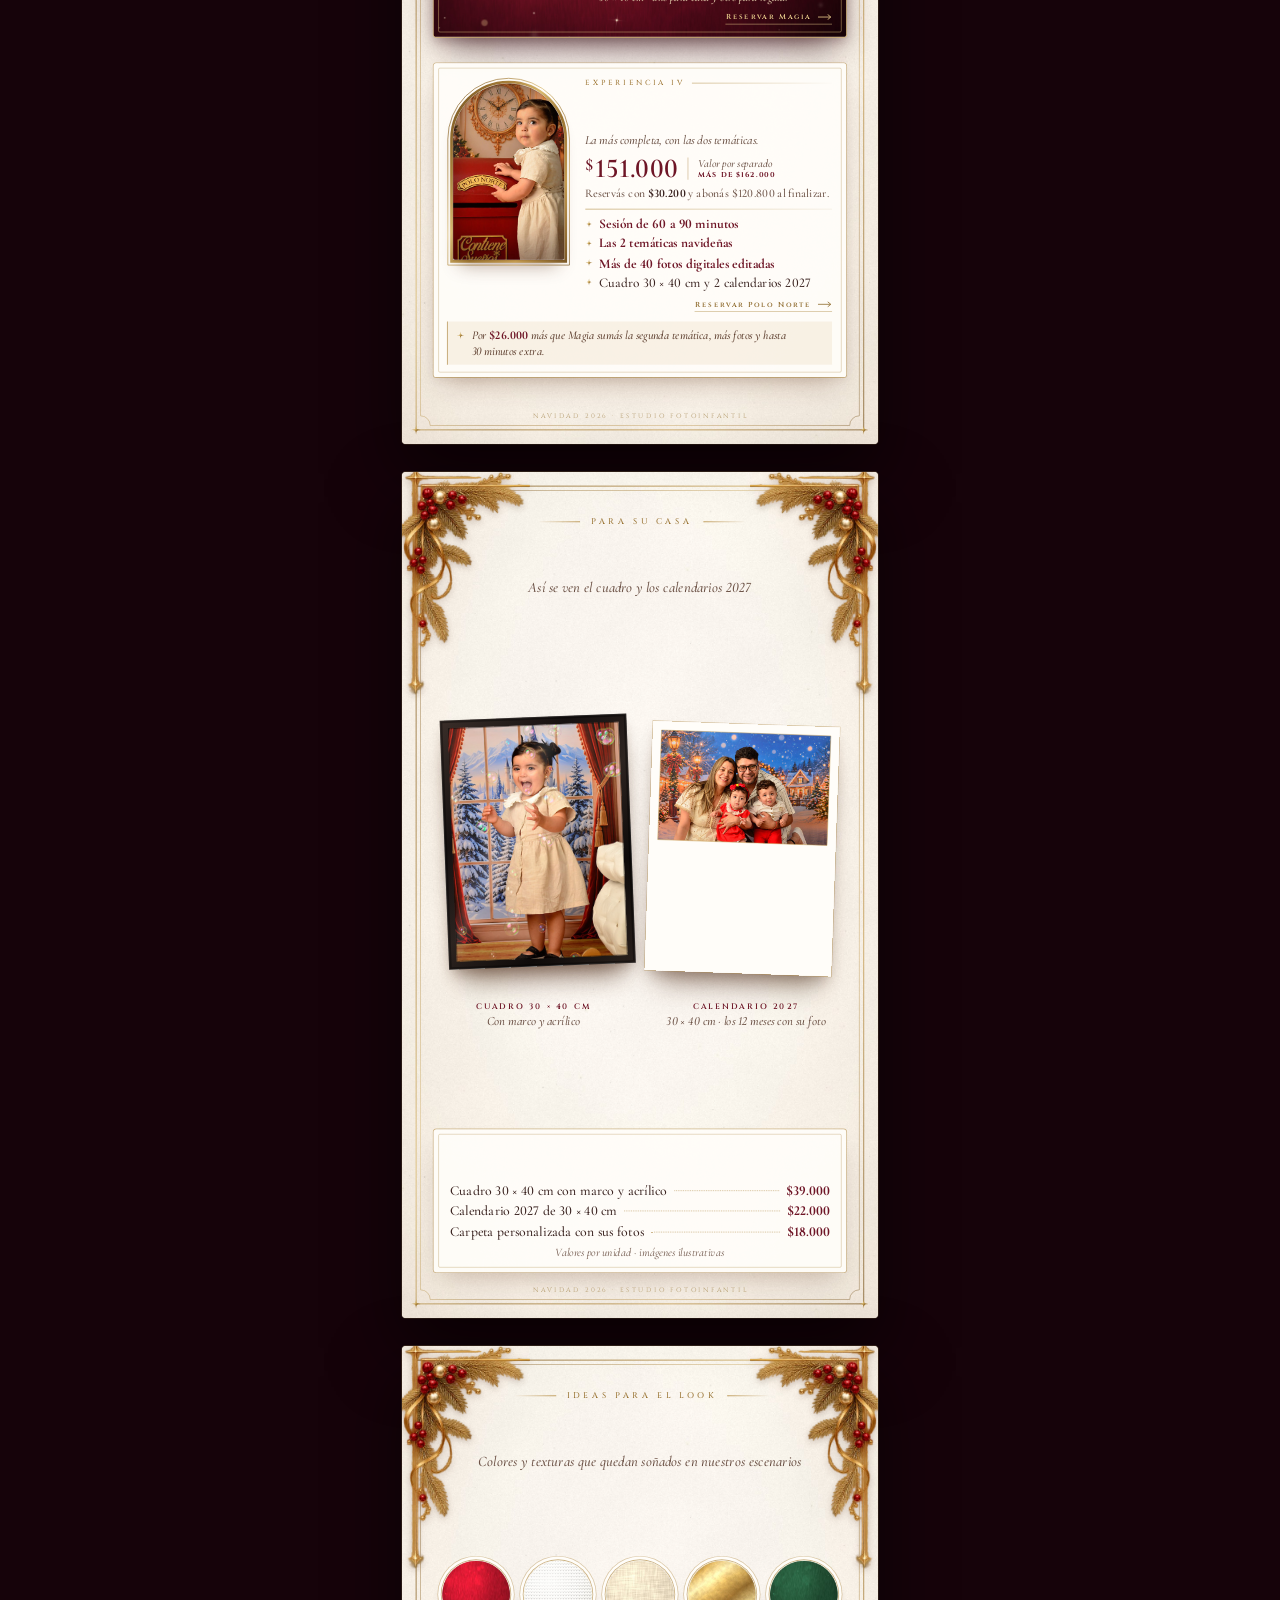
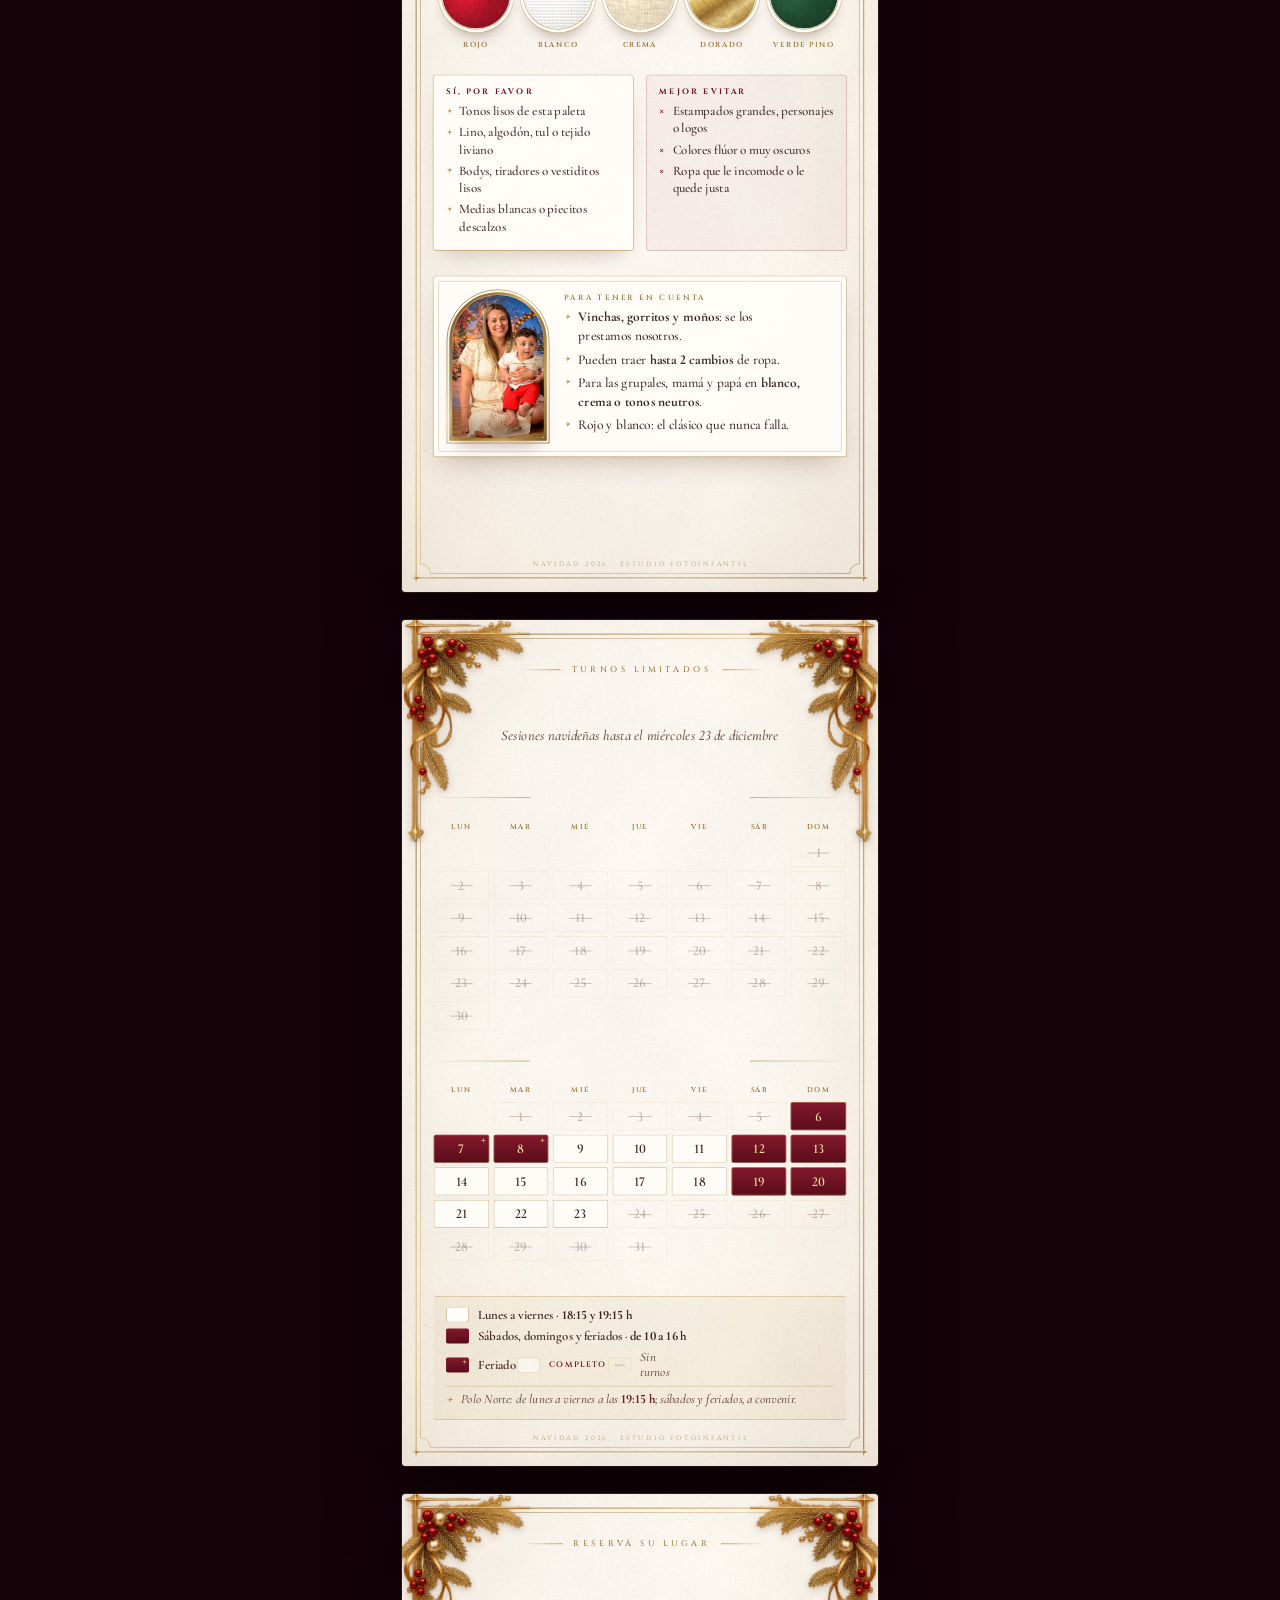
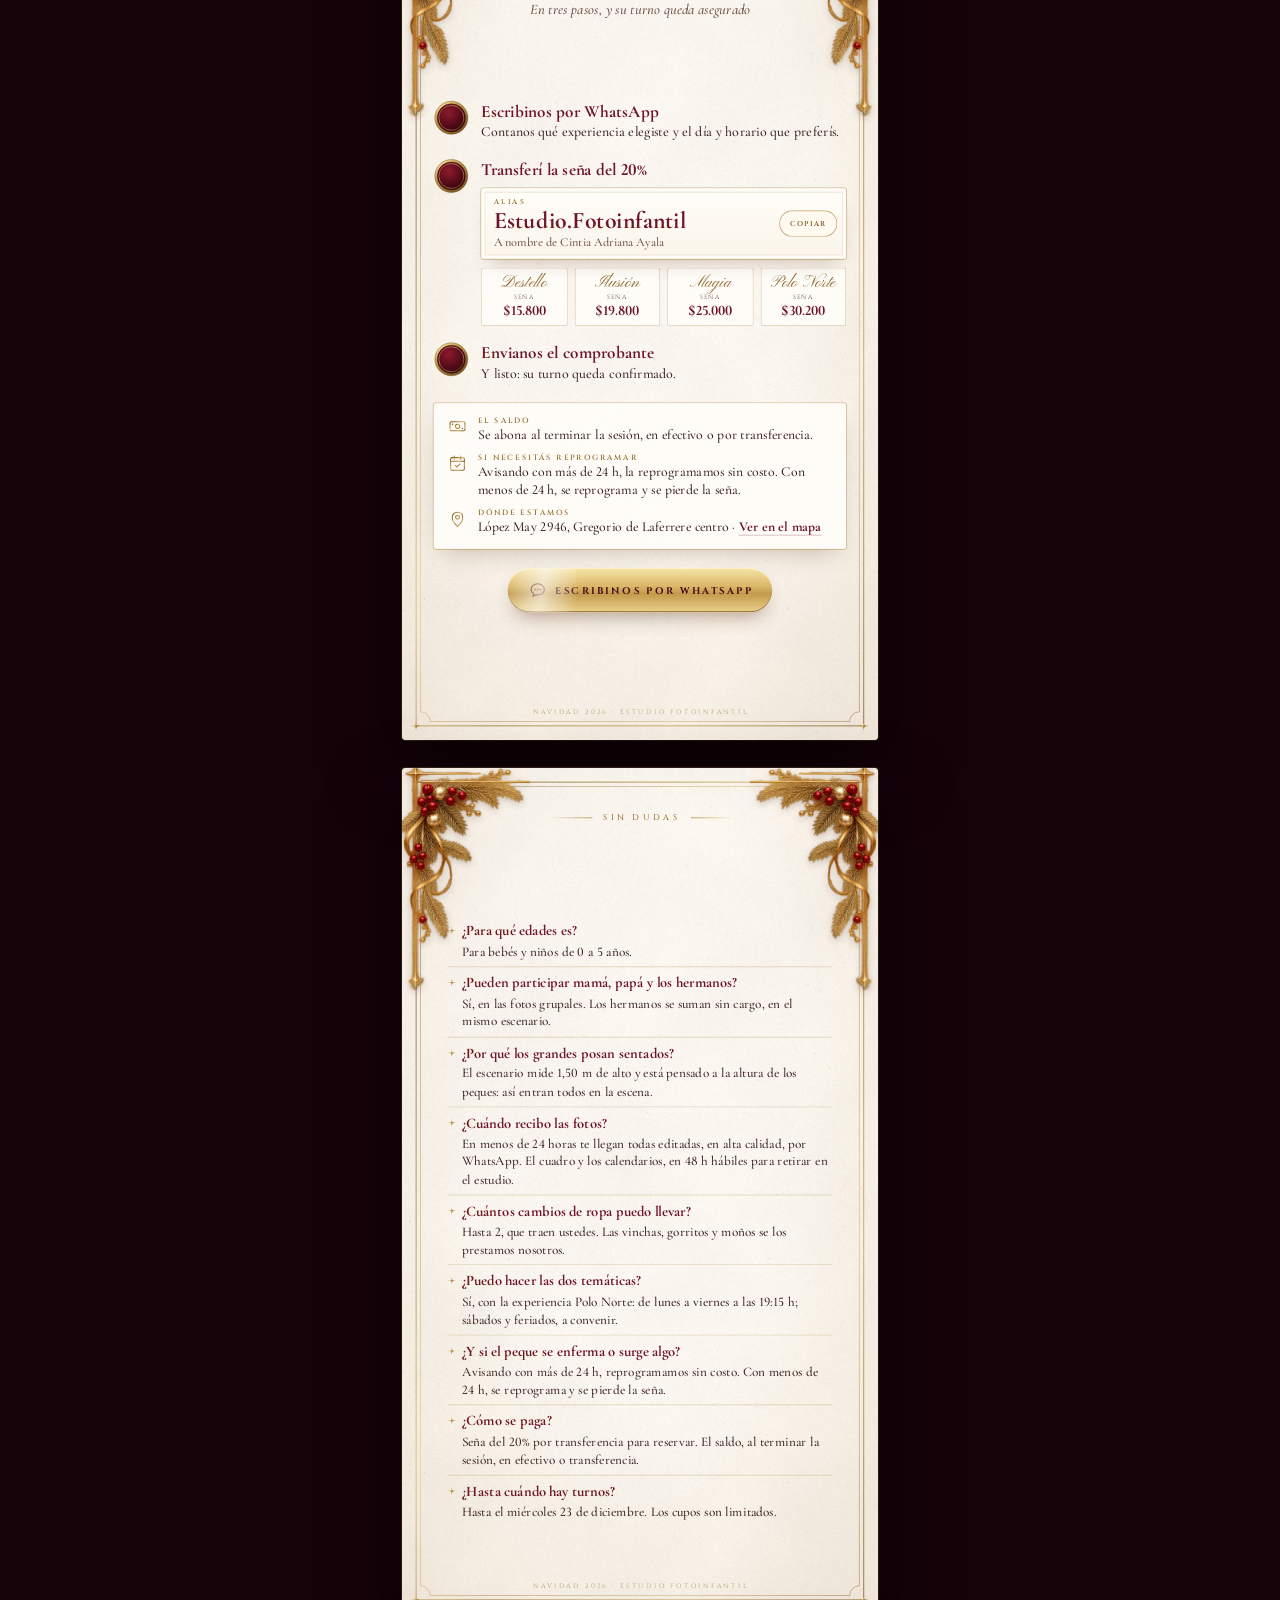
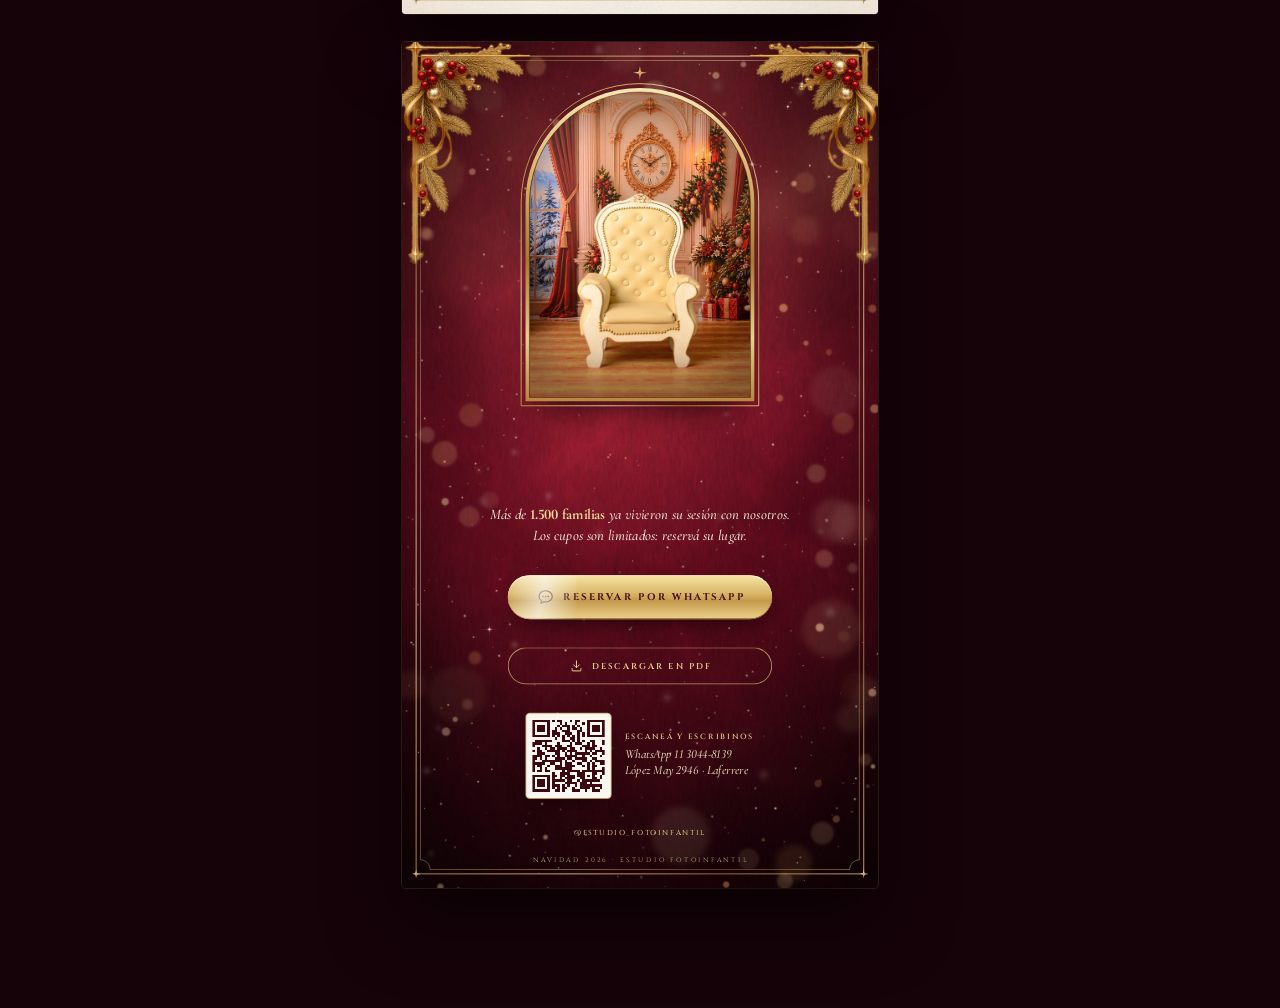
==== commit 9f6bdd7d: "Navidad: sillón del cierre centrado y fotos nuevas también en navidad/ (links enviados antes del 16/" ====
--- a/navidad/index.html
+++ b/navidad/index.html
@@ -11,13 +11,13 @@
 <meta property="og:site_name" content="Estudio Fotoinfantil">
 <meta property="og:title" content="Navidad 2026 · Una propuesta pensada para tu familia">
 <meta property="og:description" content="Sesiones navideñas en Estudio Fotoinfantil · Cupos limitados">
-<meta property="og:image" content="https://estudiofotoinfantil.github.io/WebEstudio/navidad/og.jpg?v=cb5884ee">
+<meta property="og:image" content="https://estudiofotoinfantil.github.io/WebEstudio/navidad/og.jpg?v=774e1493">
 <meta property="og:image:width" content="1200">
 <meta property="og:image:height" content="630">
 <meta property="og:url" content="https://estudiofotoinfantil.github.io/WebEstudio/navidad/">
 <meta name="twitter:card" content="summary_large_image">
-<link rel="icon" type="image/png" href="assets/favicon.png?v=cb5884ee">
-<link rel="apple-touch-icon" href="assets/apple-touch-icon.png?v=cb5884ee">
+<link rel="icon" type="image/png" href="assets/favicon.png?v=774e1493">
+<link rel="apple-touch-icon" href="assets/apple-touch-icon.png?v=774e1493">
 <link rel="preload" href="fonts/pinyon-script-latin-400-normal.woff2" as="font" type="font/woff2" crossorigin>
 <link rel="preload" href="fonts/ballet-static-400.woff2" as="font" type="font/woff2" crossorigin>
 <link rel="preload" href="fonts/cormorant-garamond-latin-500-italic.woff2" as="font" type="font/woff2" crossorigin>
@@ -40,8 +40,8 @@
   window.__fitK = k;
 })();
 </script>
-<script>window.NAV_V='cb5884ee';</script>
-<script src="config.js?v=cb5884ee"></script>
+<script>window.NAV_V='774e1493';</script>
+<script src="config.js?v=774e1493"></script>
 <style>
 @font-face{font-family:"Ballet";src:url(fonts/ballet-static-400.woff2) format("woff2");font-weight:400;font-display:block}
 @font-face{font-family:"Pinyon";src:url(fonts/pinyon-script-latin-400-normal.woff2) format("woff2");font-display:block}
@@ -1713,6 +1713,6 @@
 </div>
 <div class="toast" id="toast" role="status" aria-live="polite"></div>
 
-<script src="app.js?v=cb5884ee" defer></script>
+<script src="app.js?v=774e1493" defer></script>
 </body>
 </html>
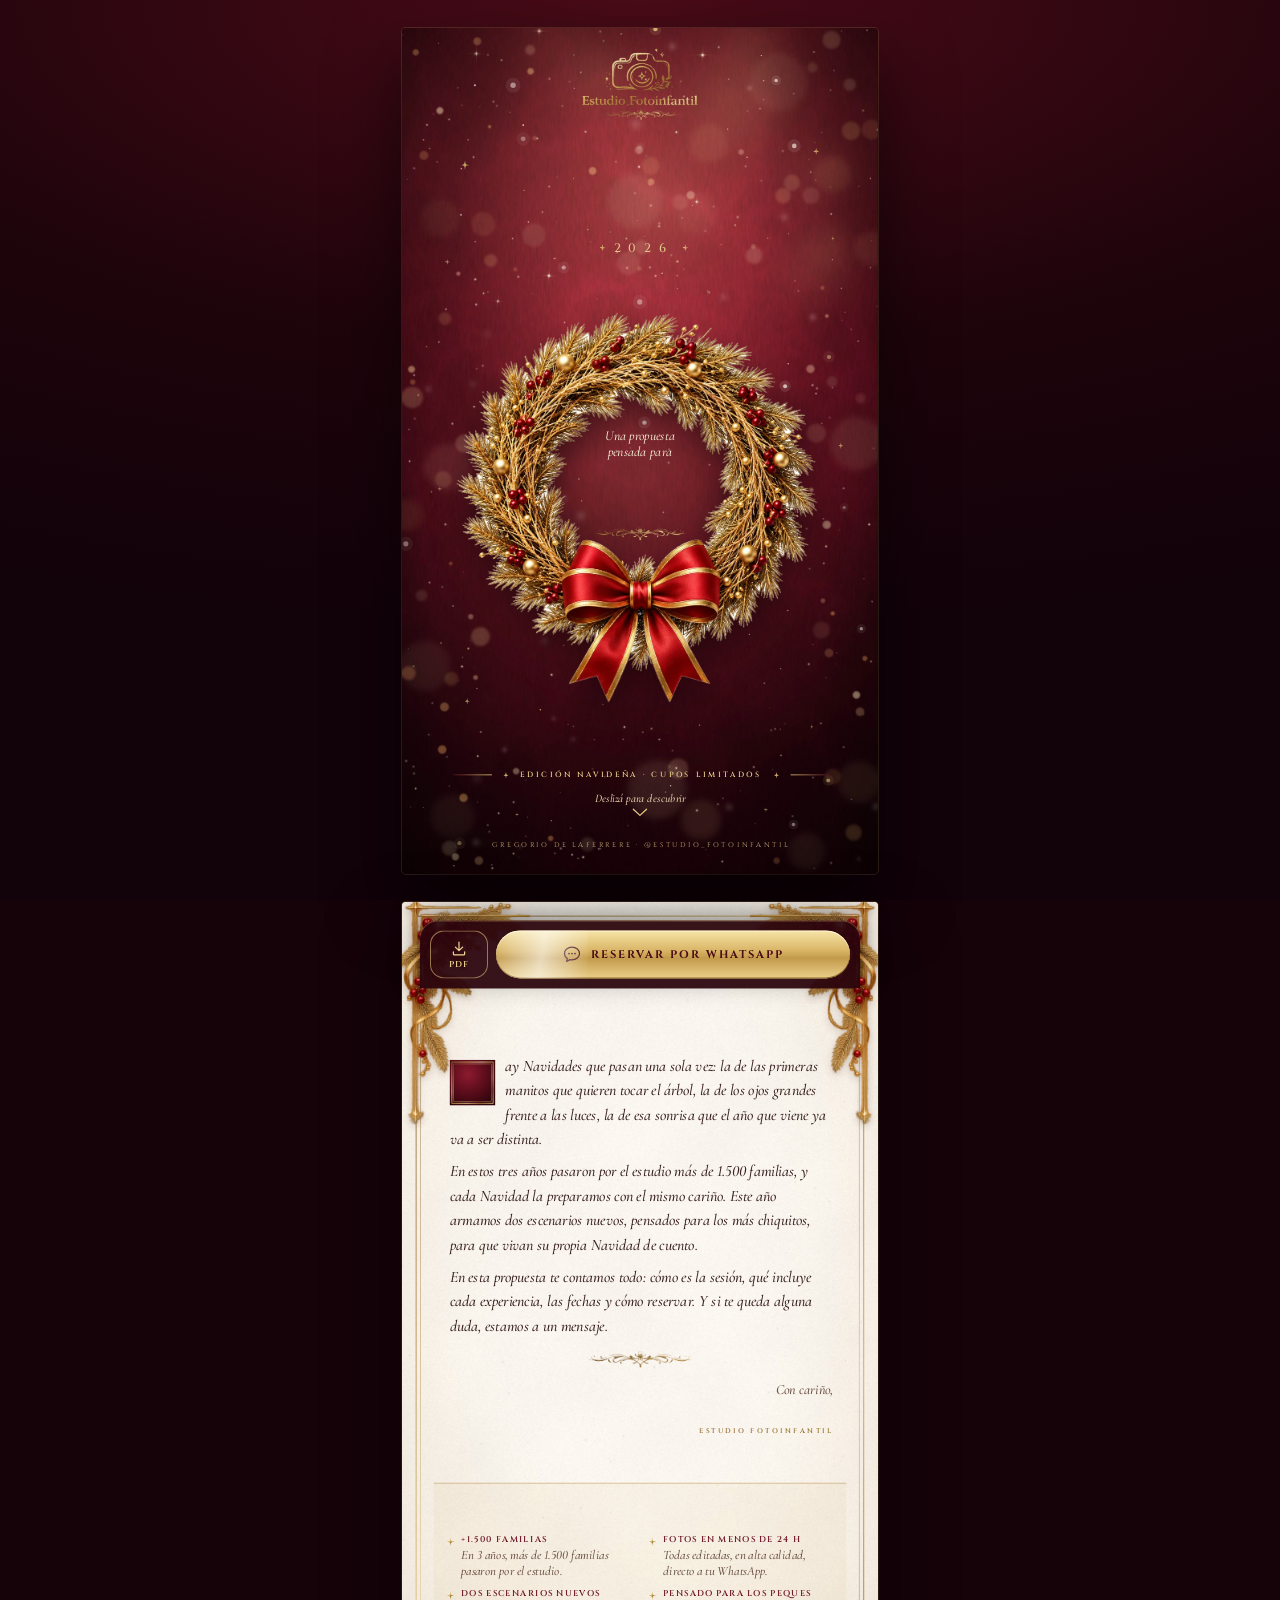
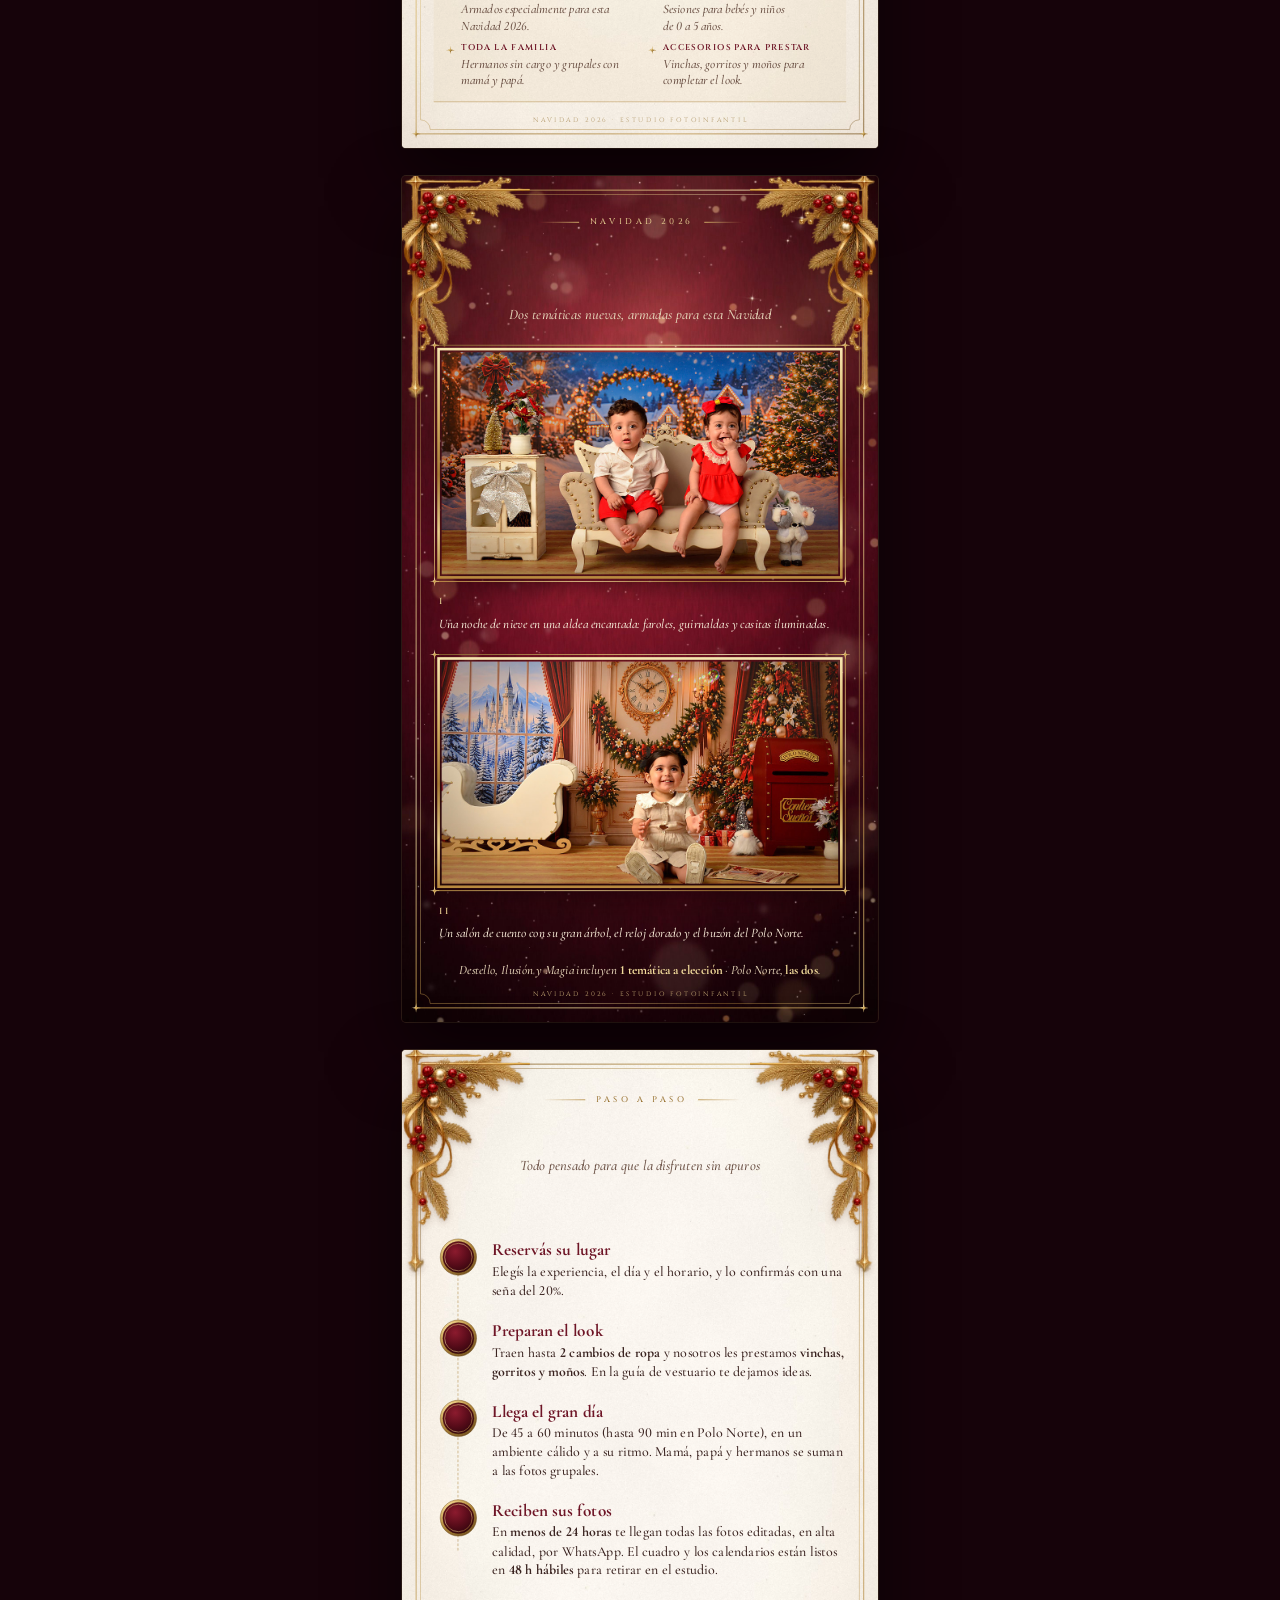
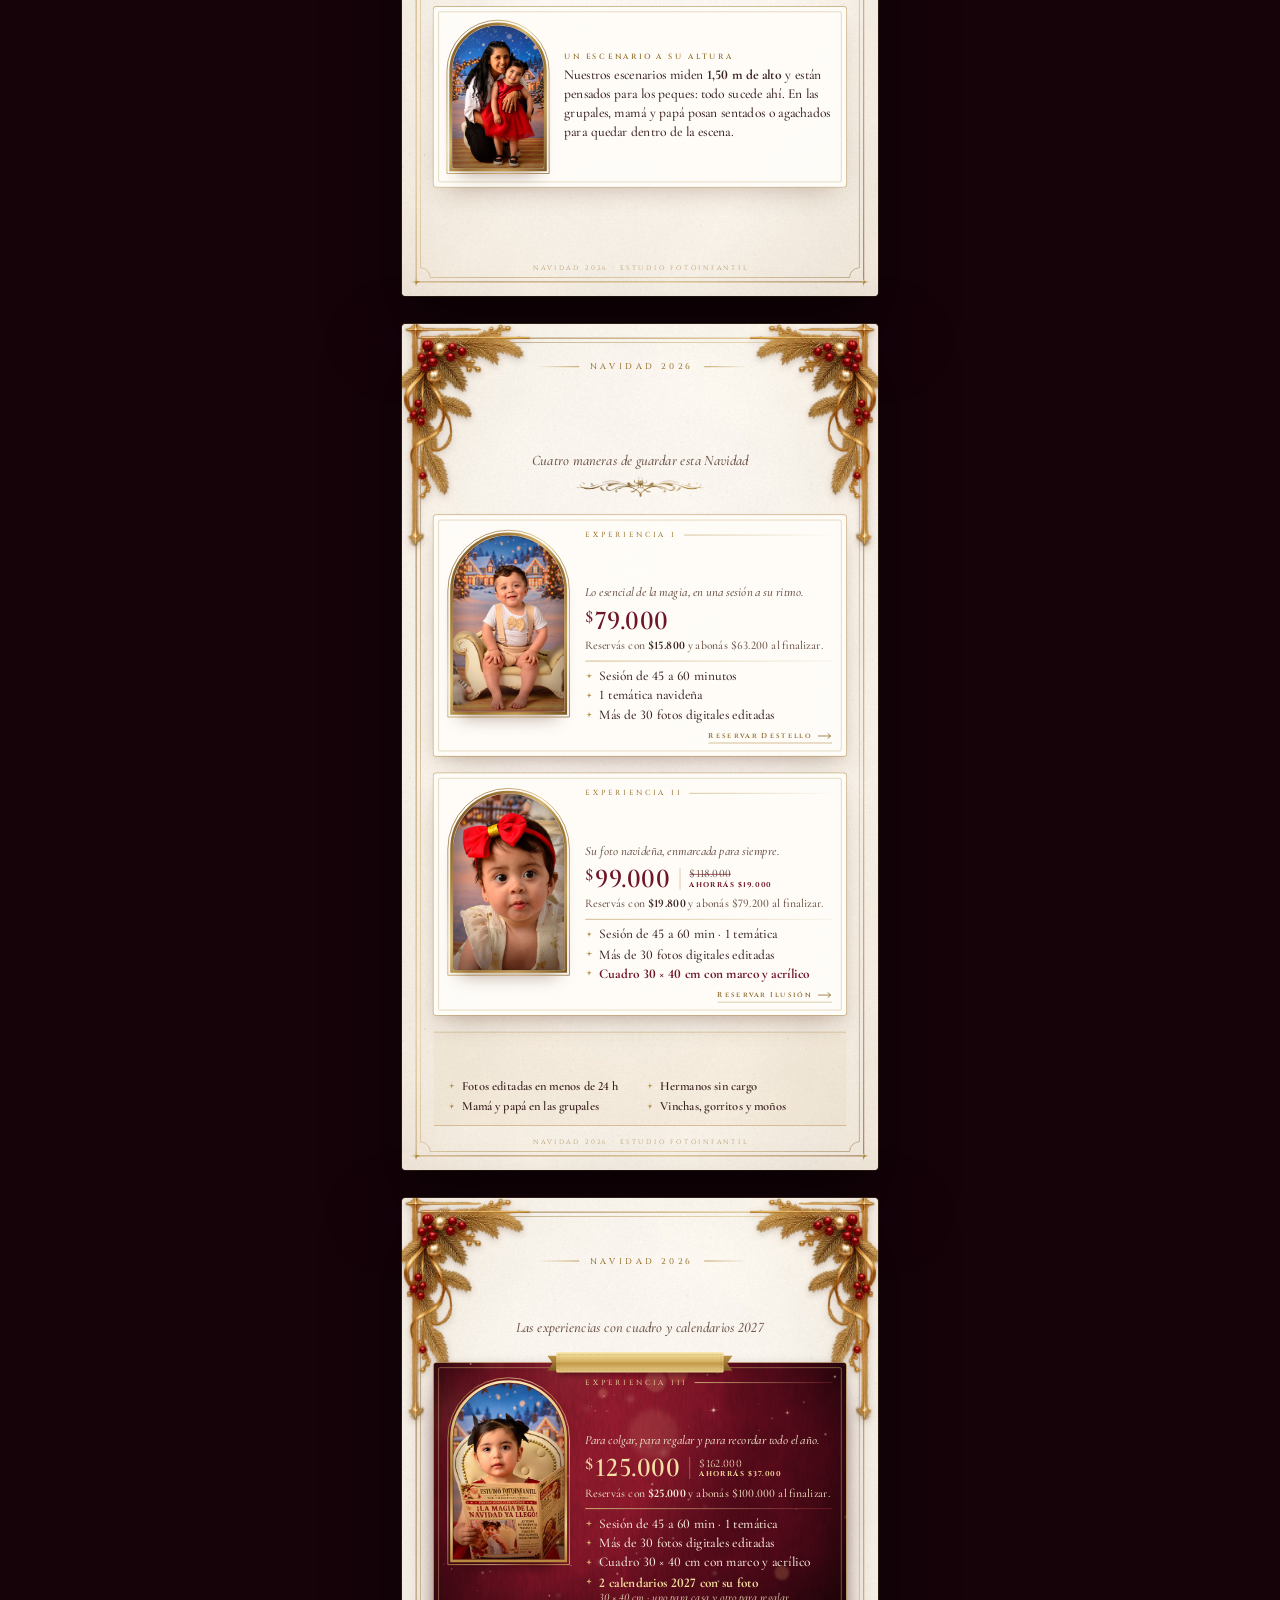
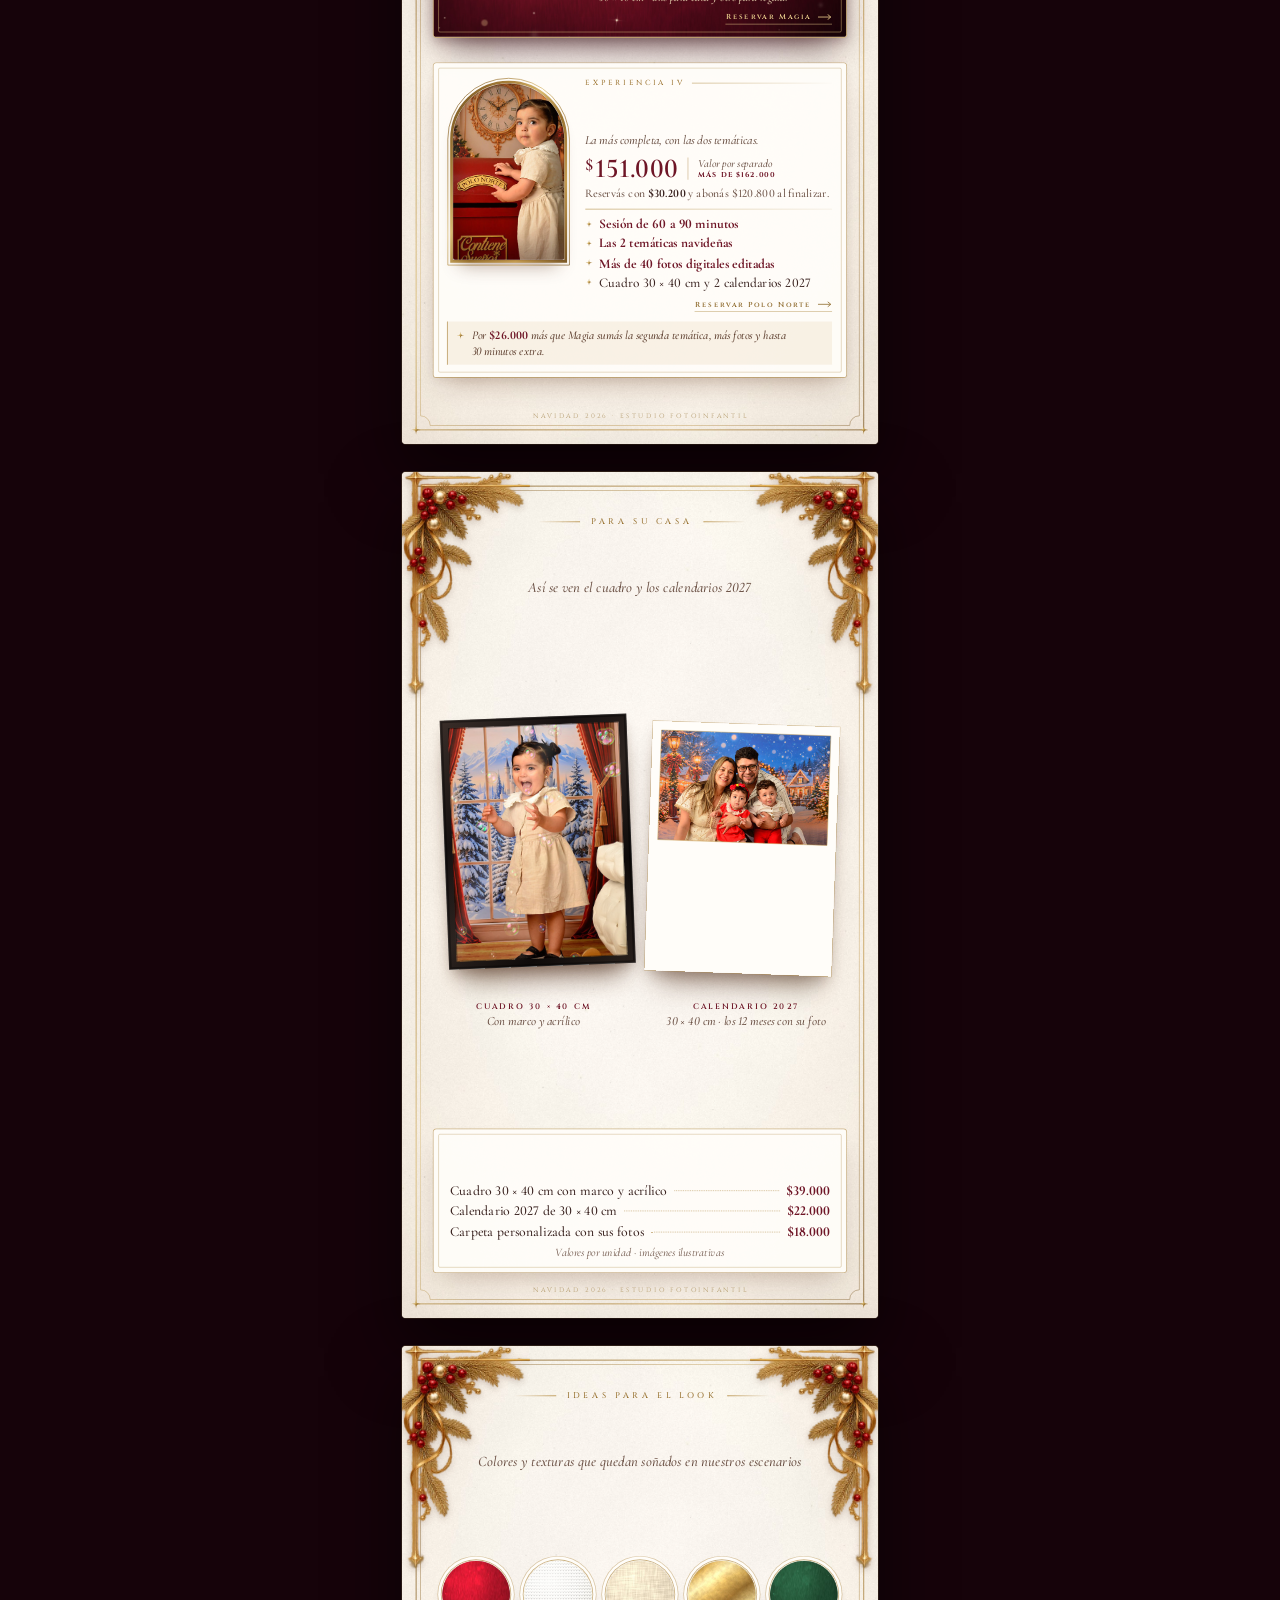
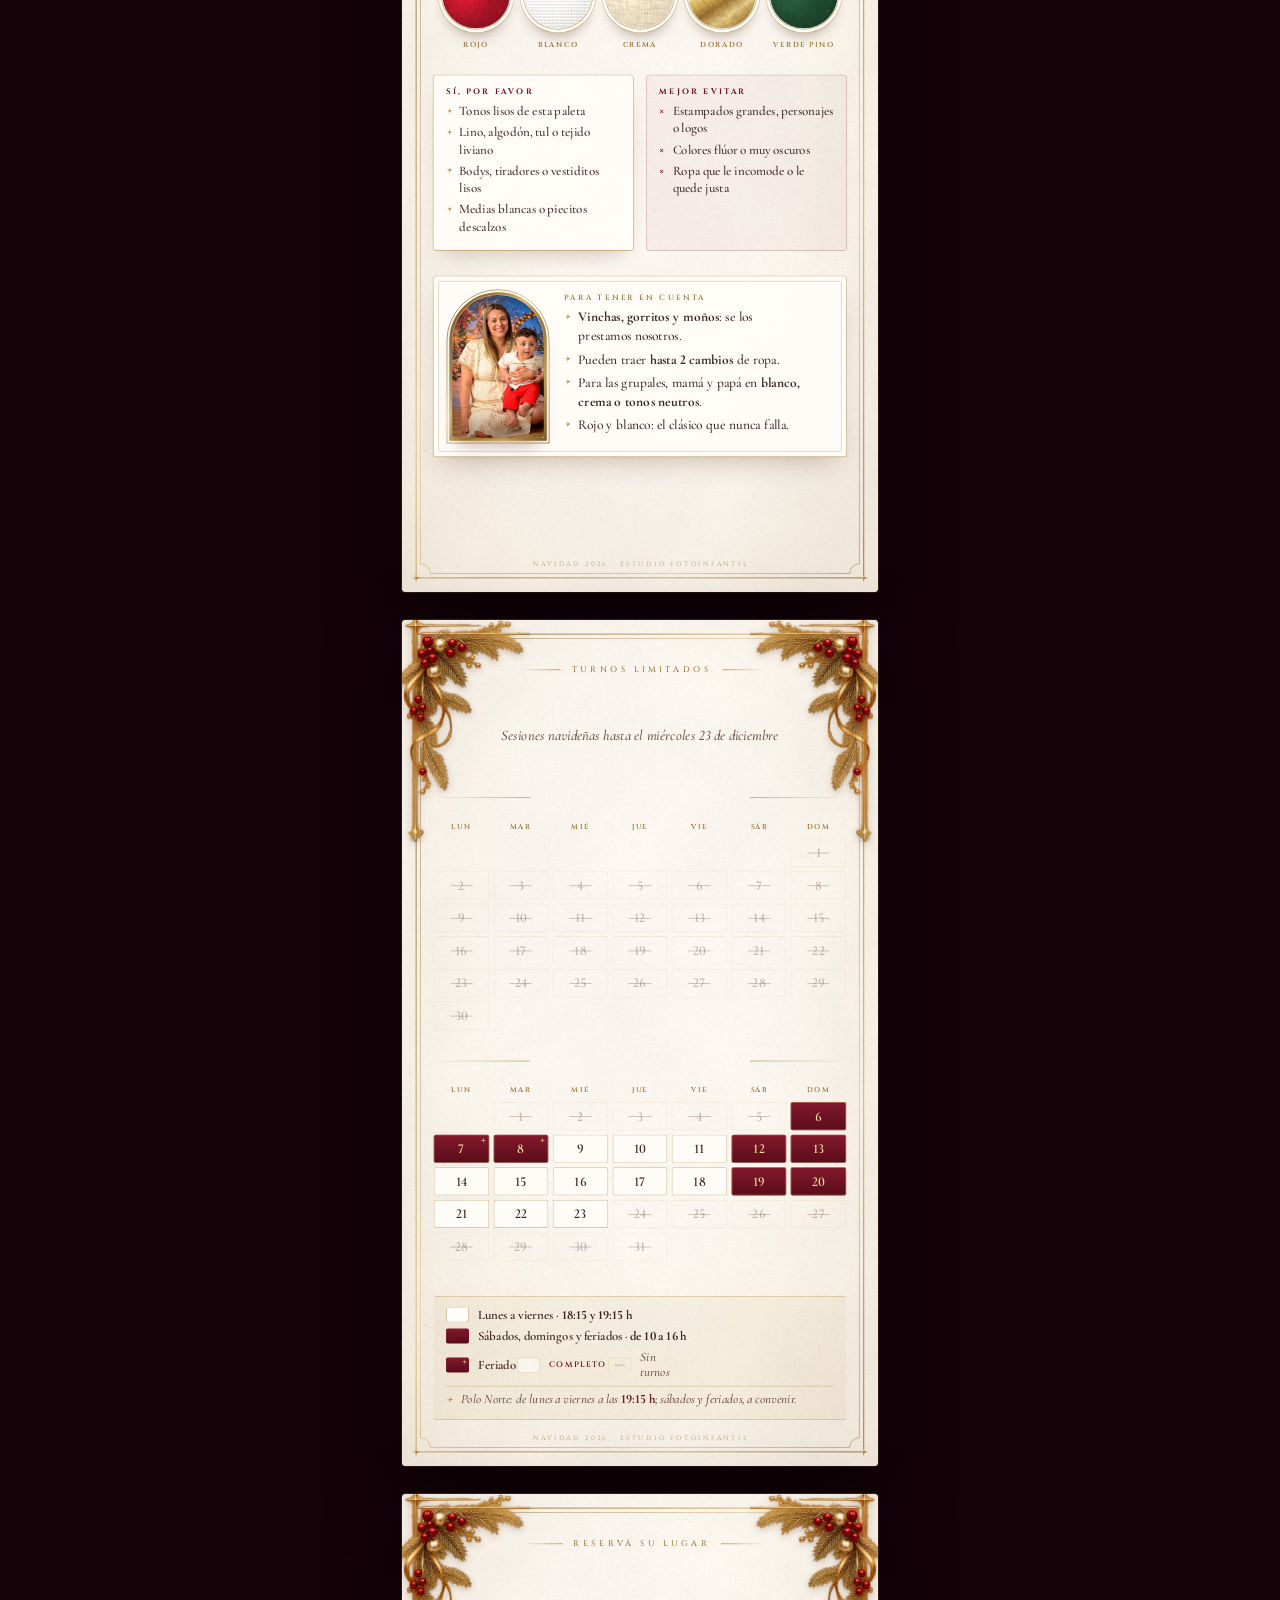
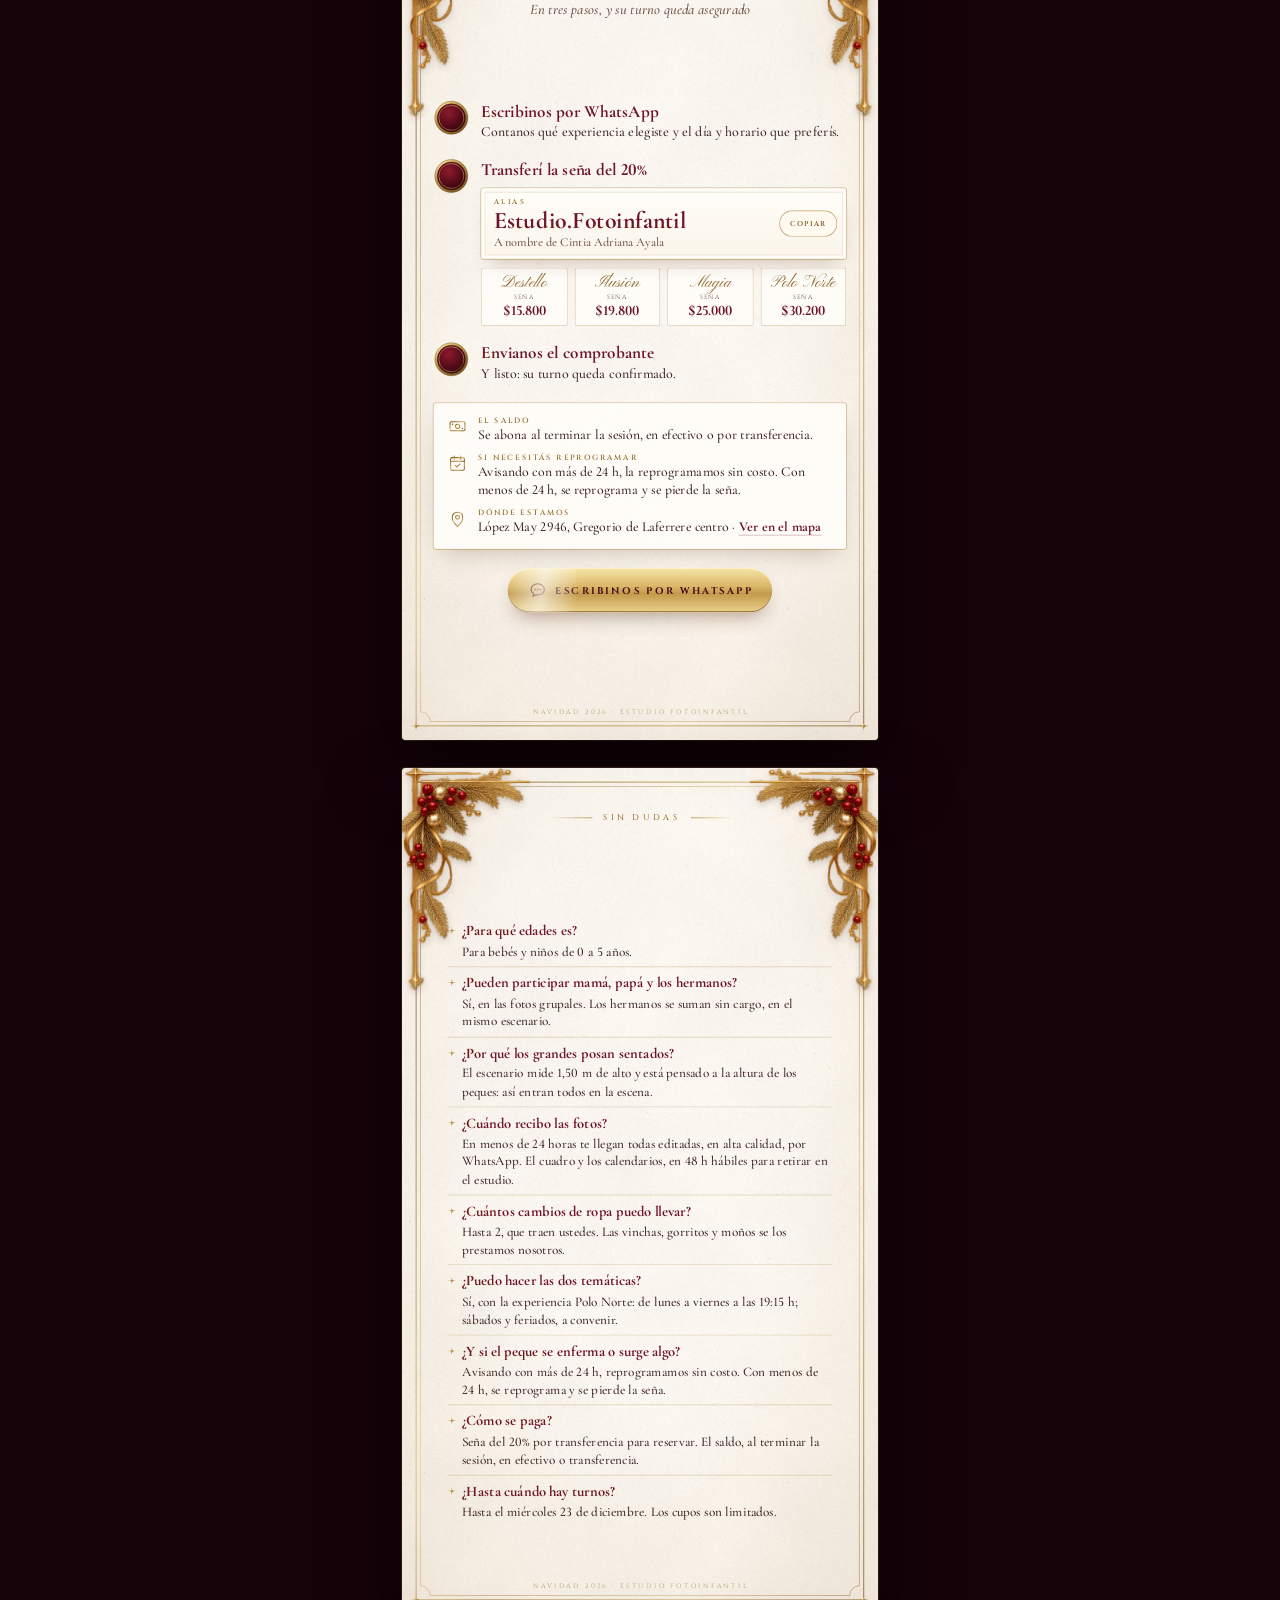
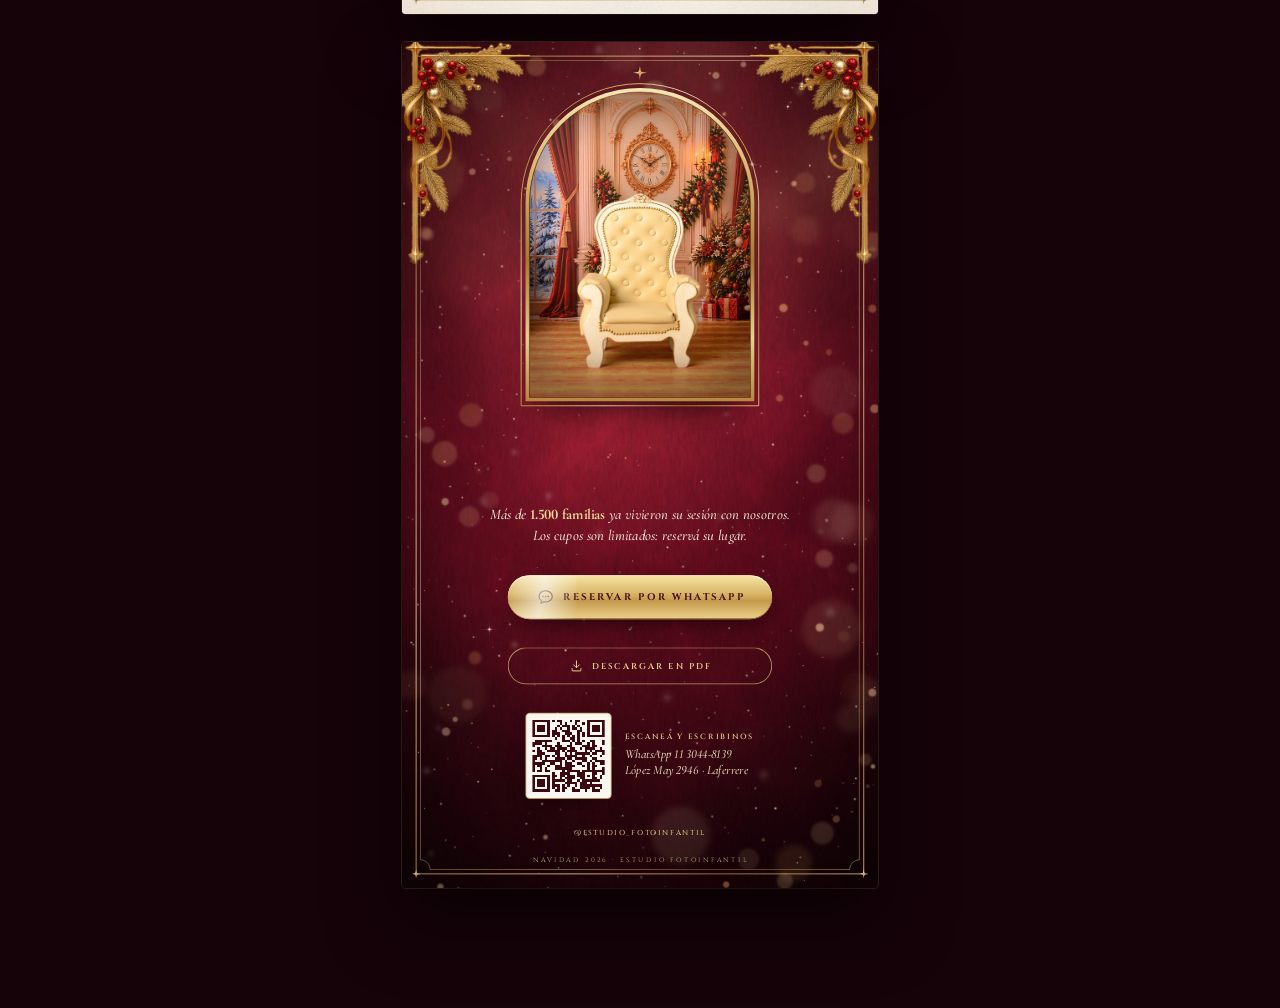
==== commit d180d2a9: "Propuestas: aviso de lectura (seguimiento.js) en Navidad; el generador marca los teléfonos del estud" ====
--- a/navidad/index.html
+++ b/navidad/index.html
@@ -1714,5 +1714,6 @@
 <div class="toast" id="toast" role="status" aria-live="polite"></div>
 
 <script src="app.js?v=774e1493" defer></script>
+<script src="../seguimiento.js?v=20261124" defer></script>
 </body>
 </html>
